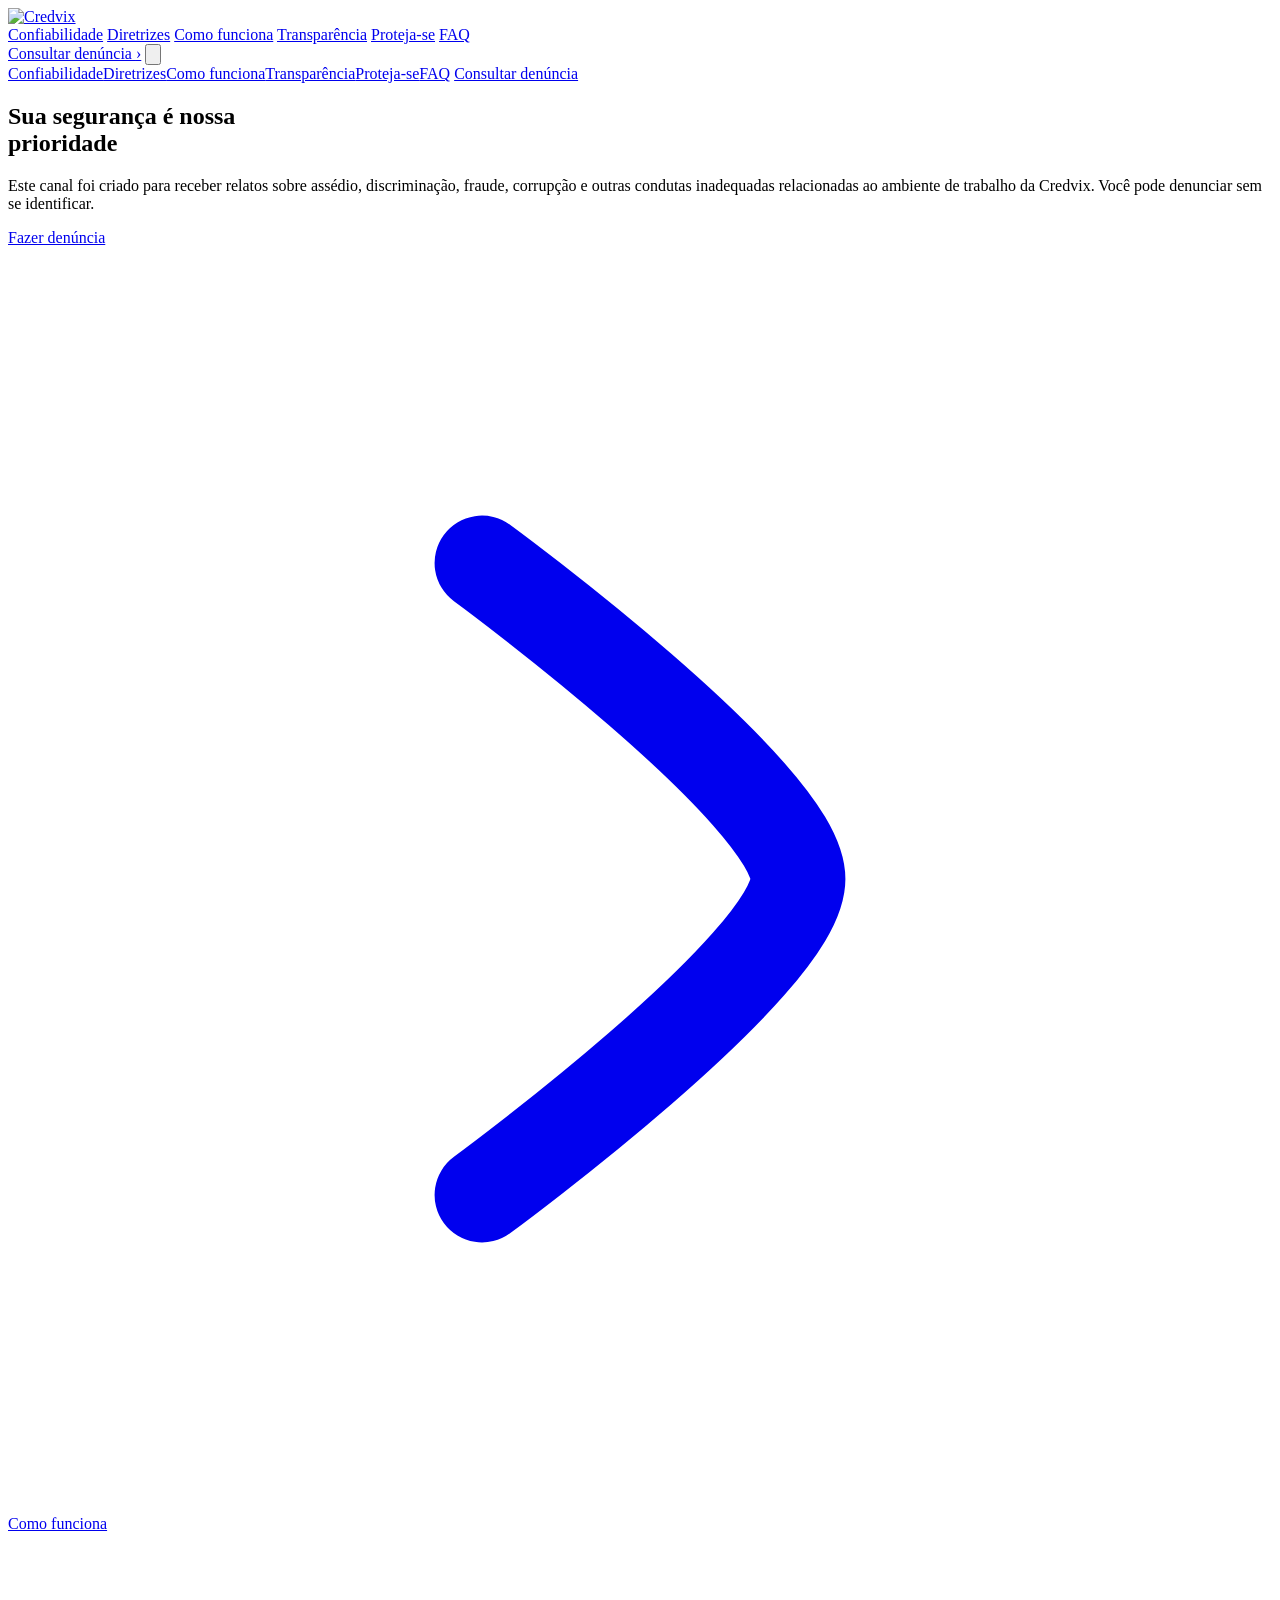
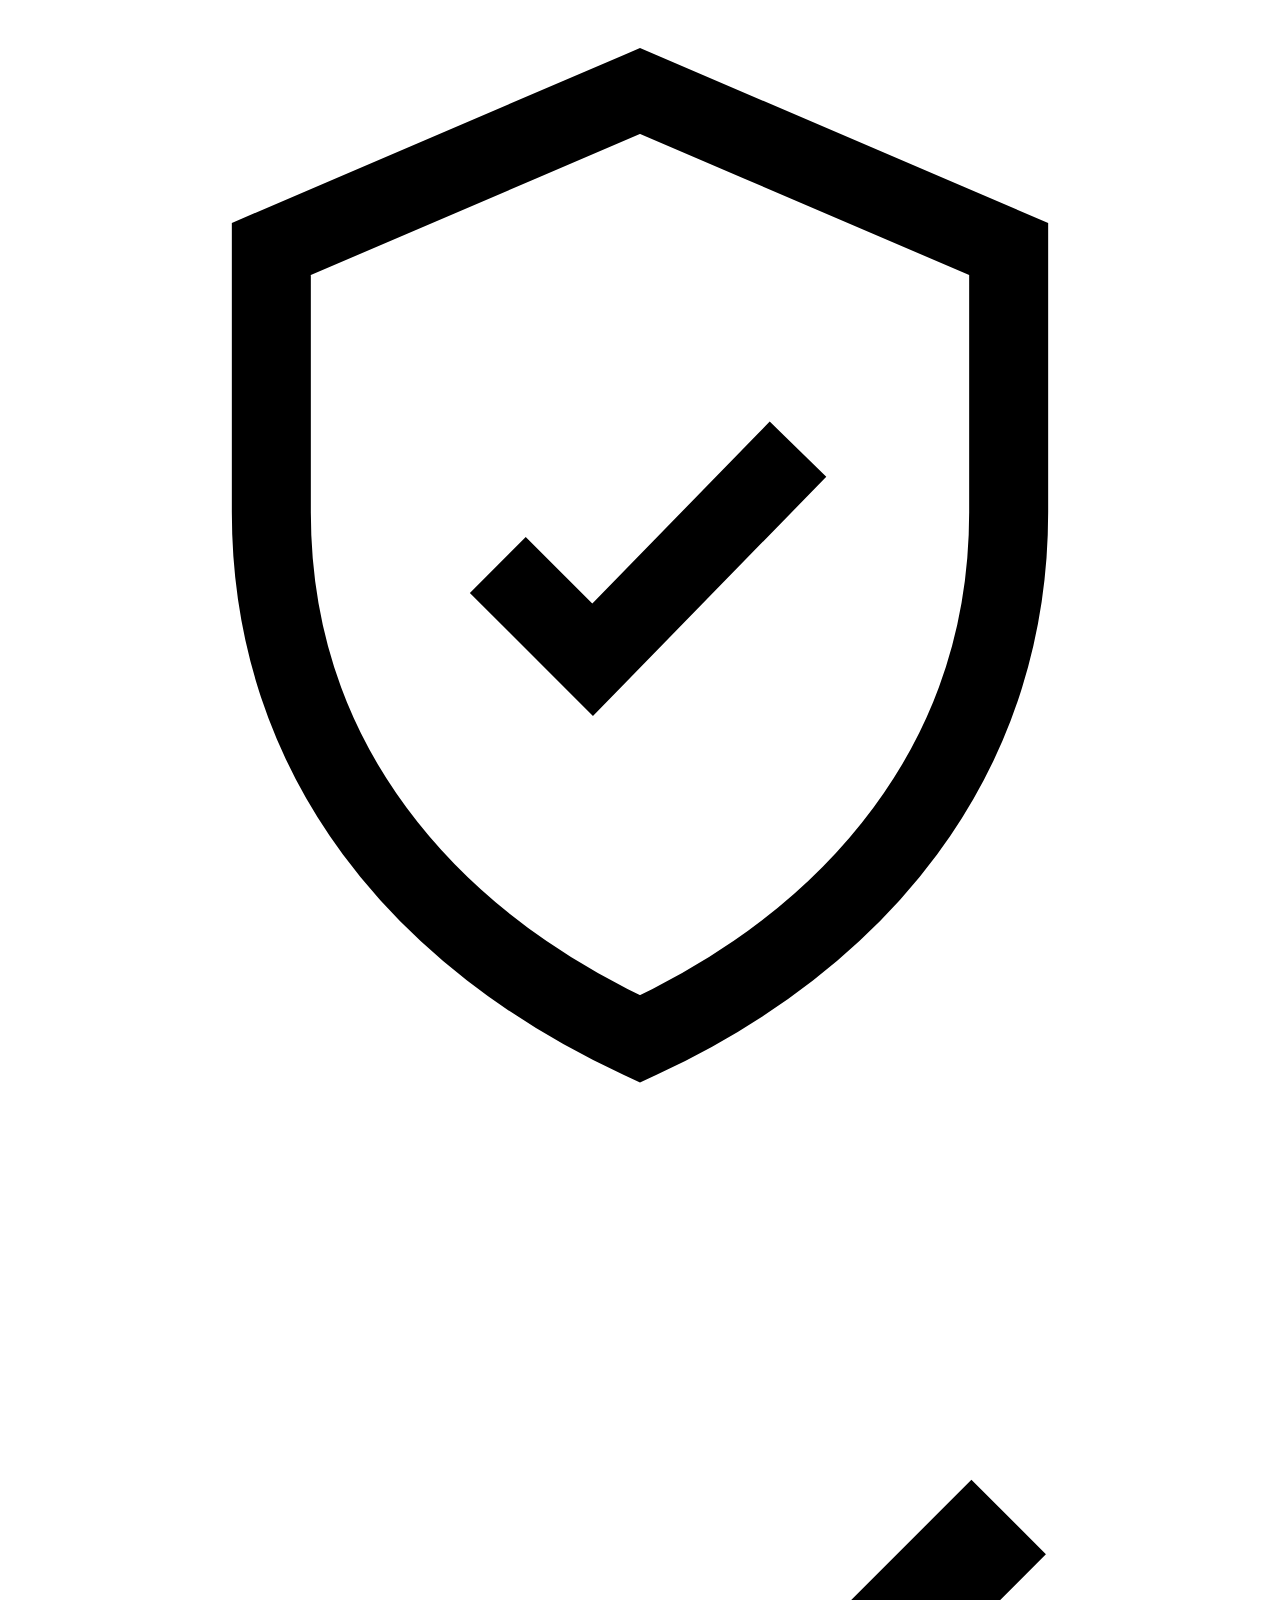
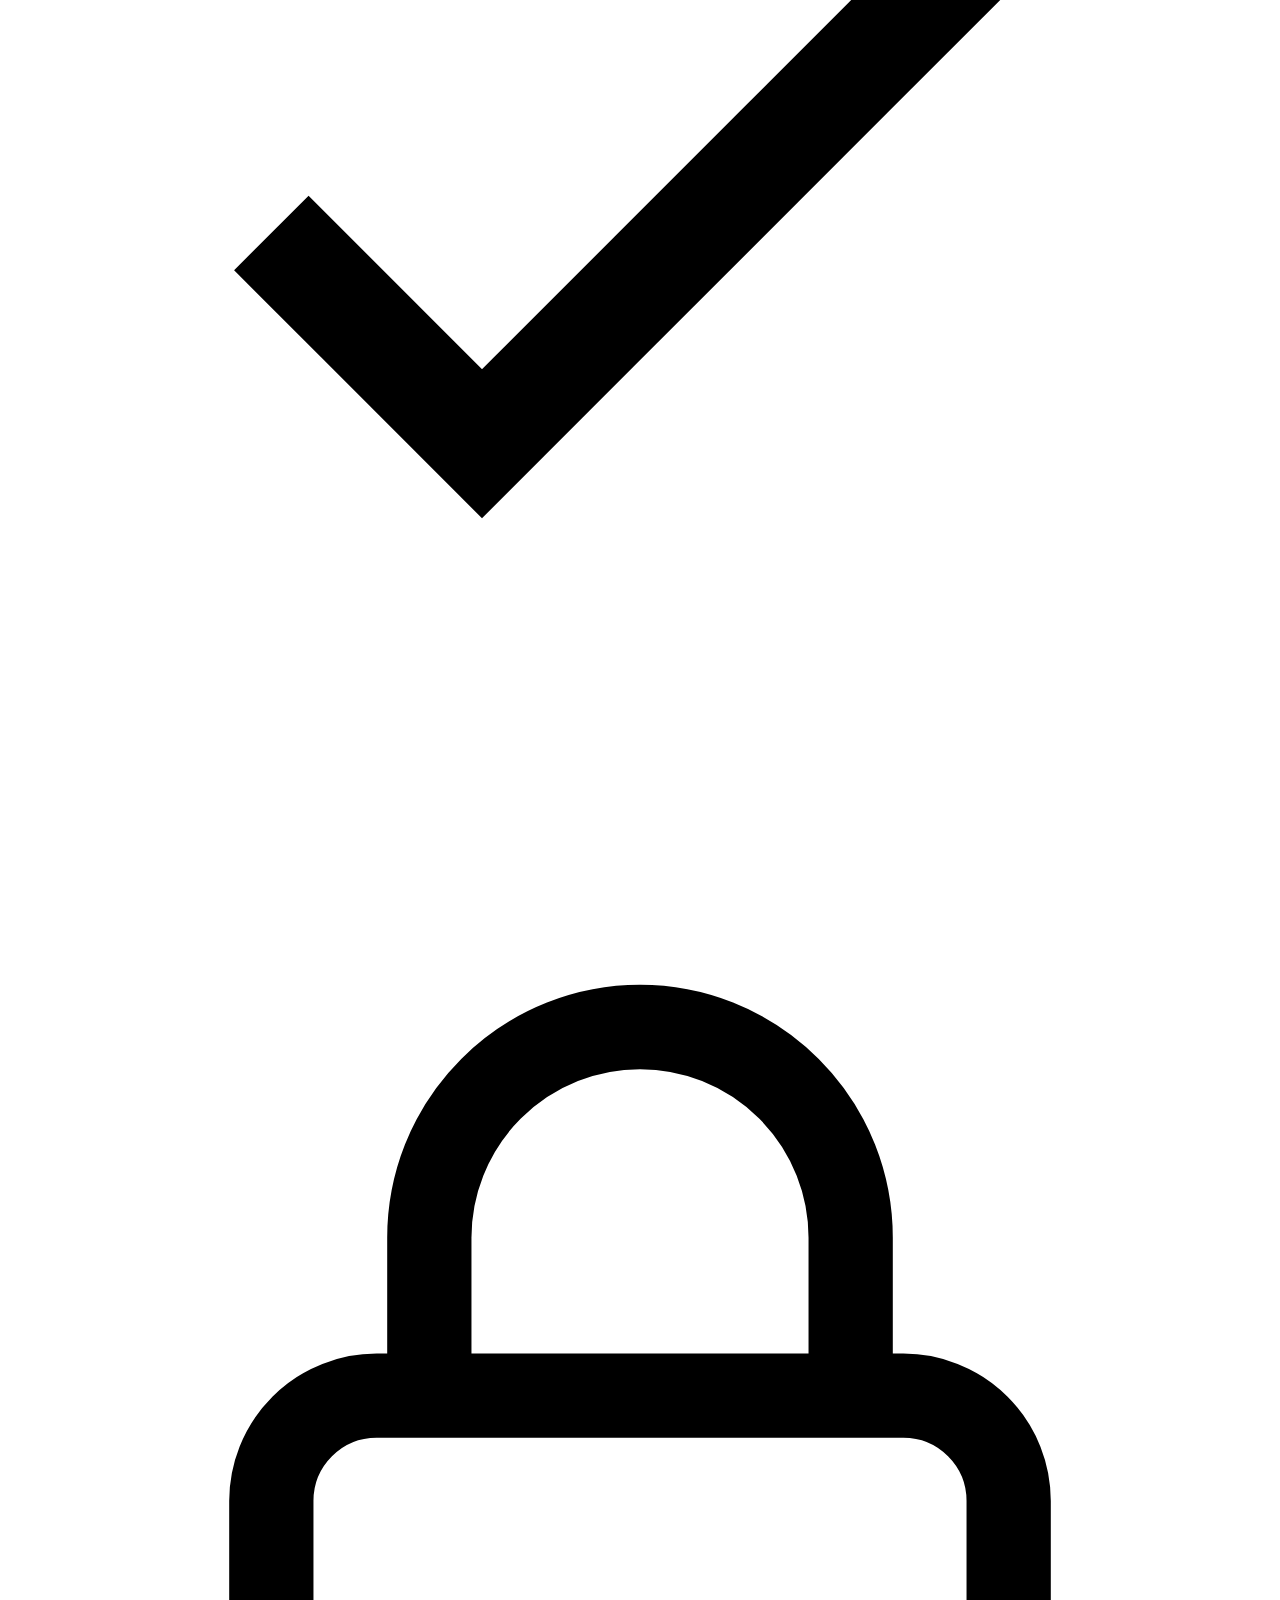
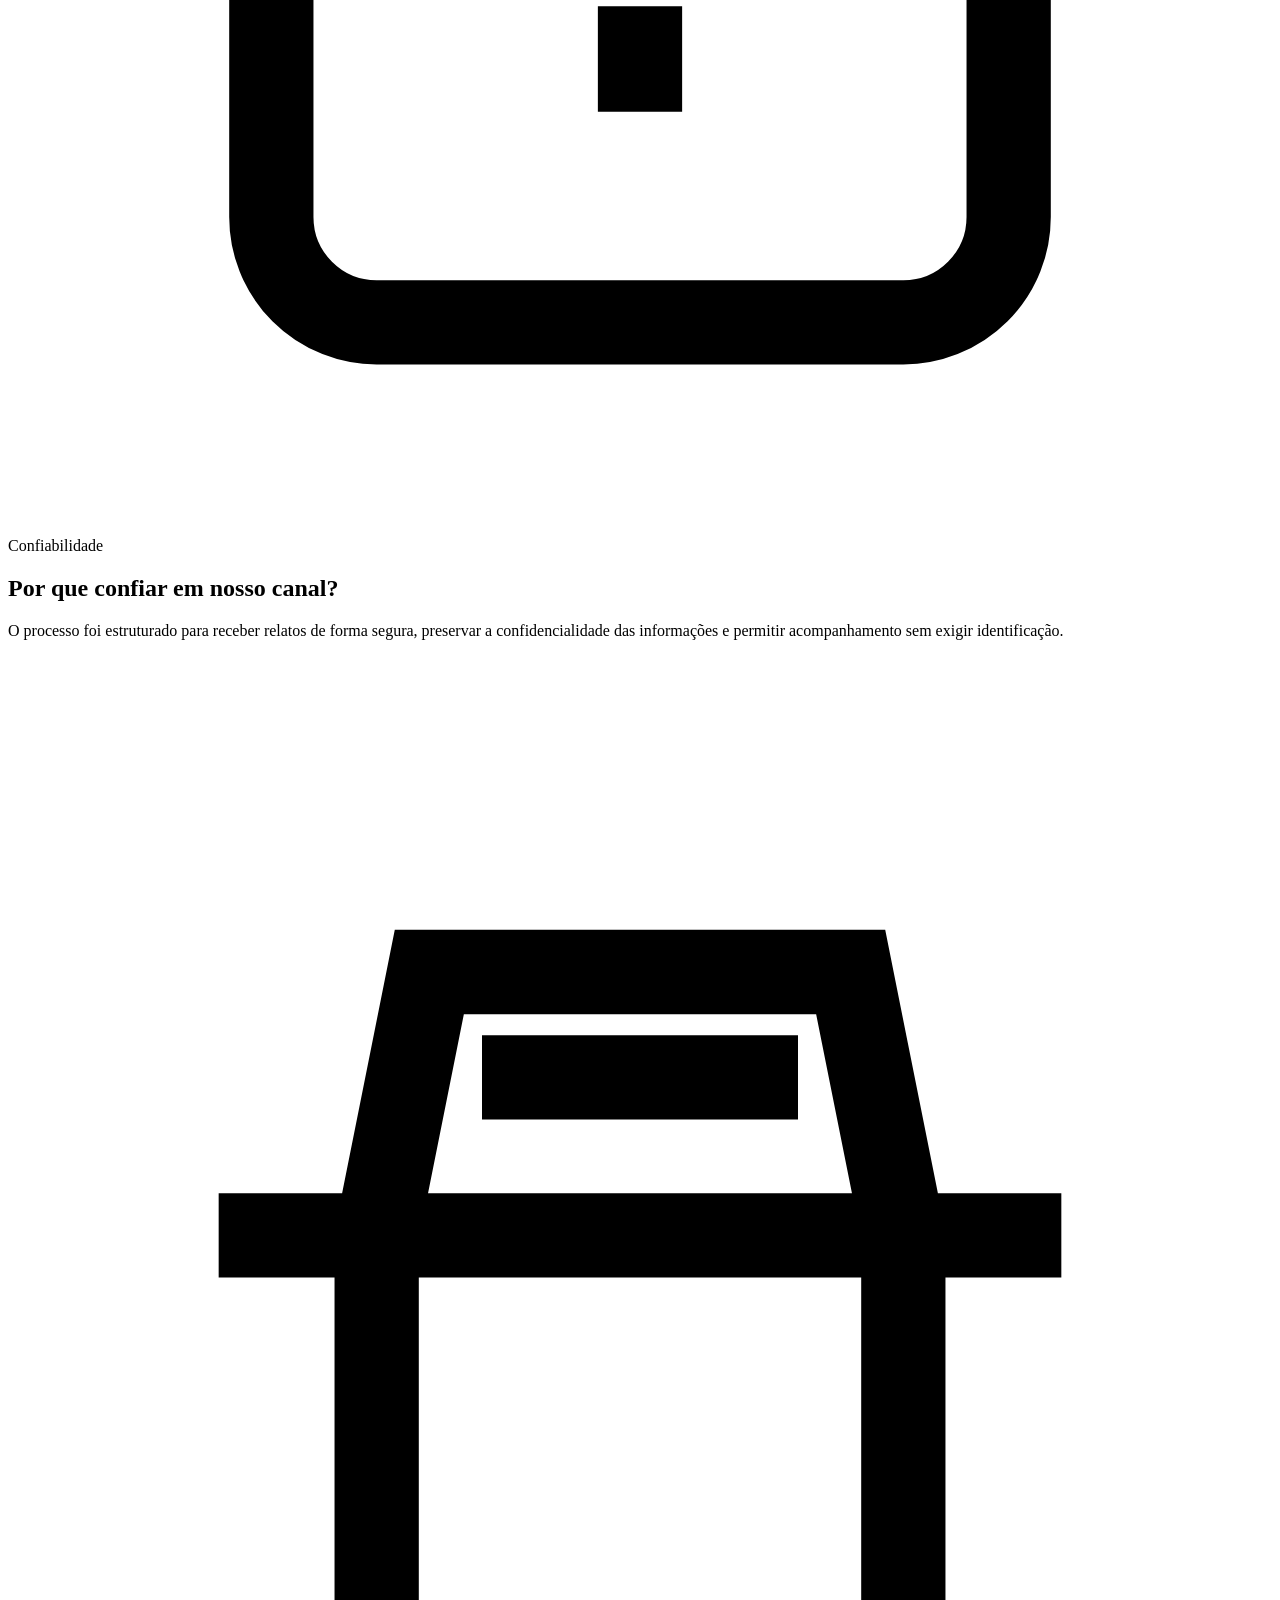
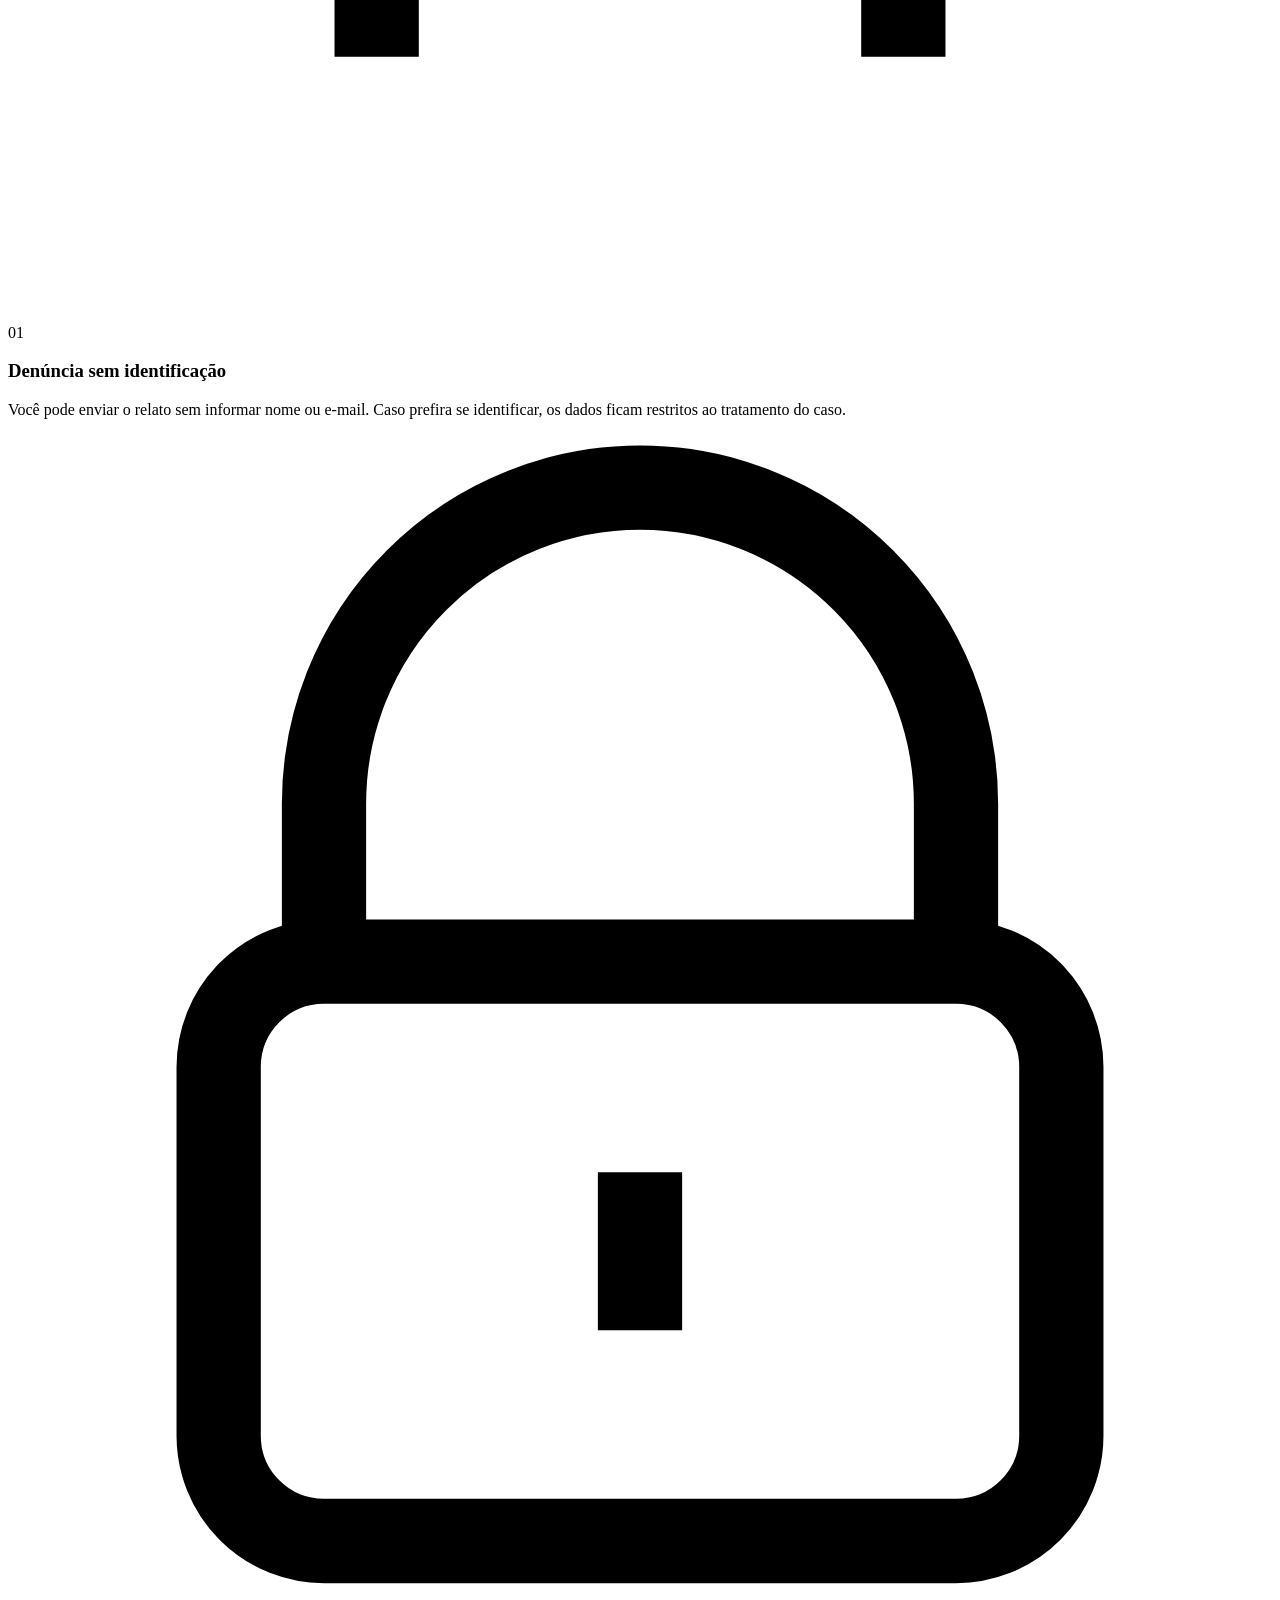
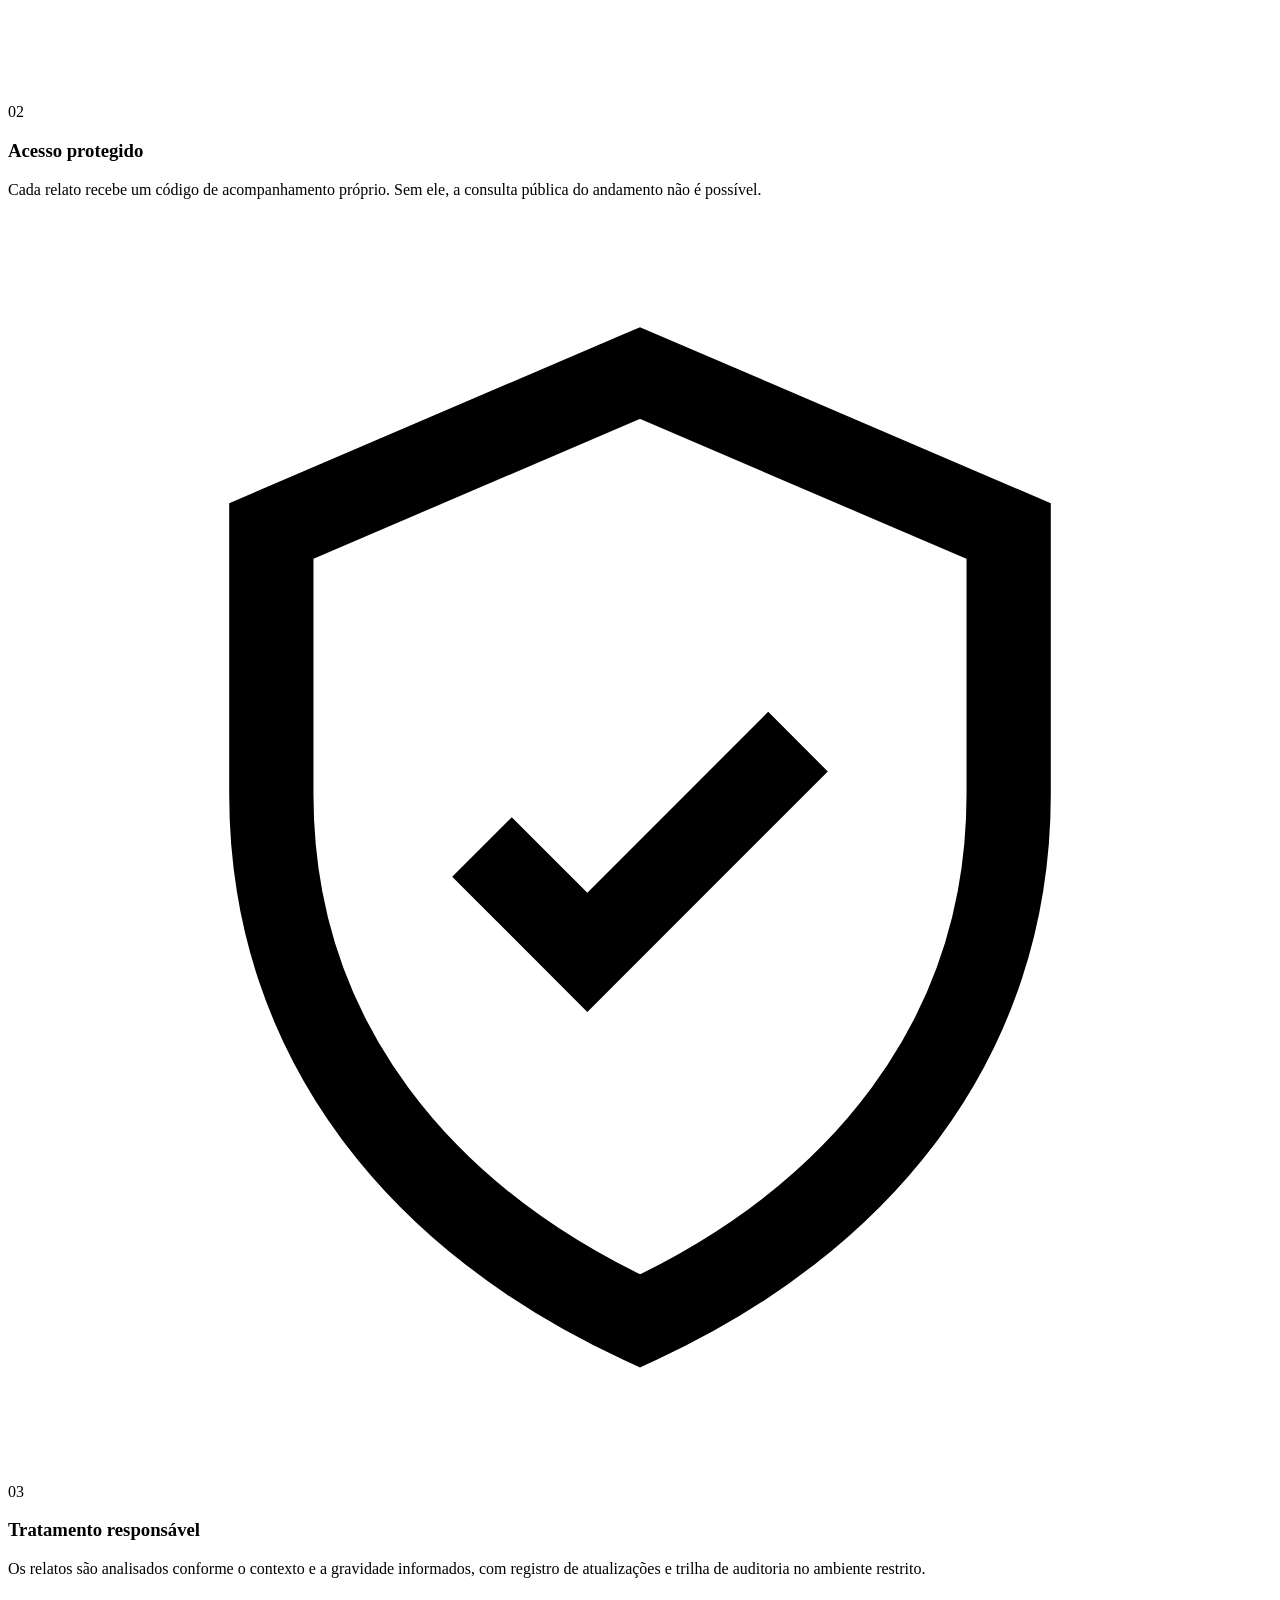
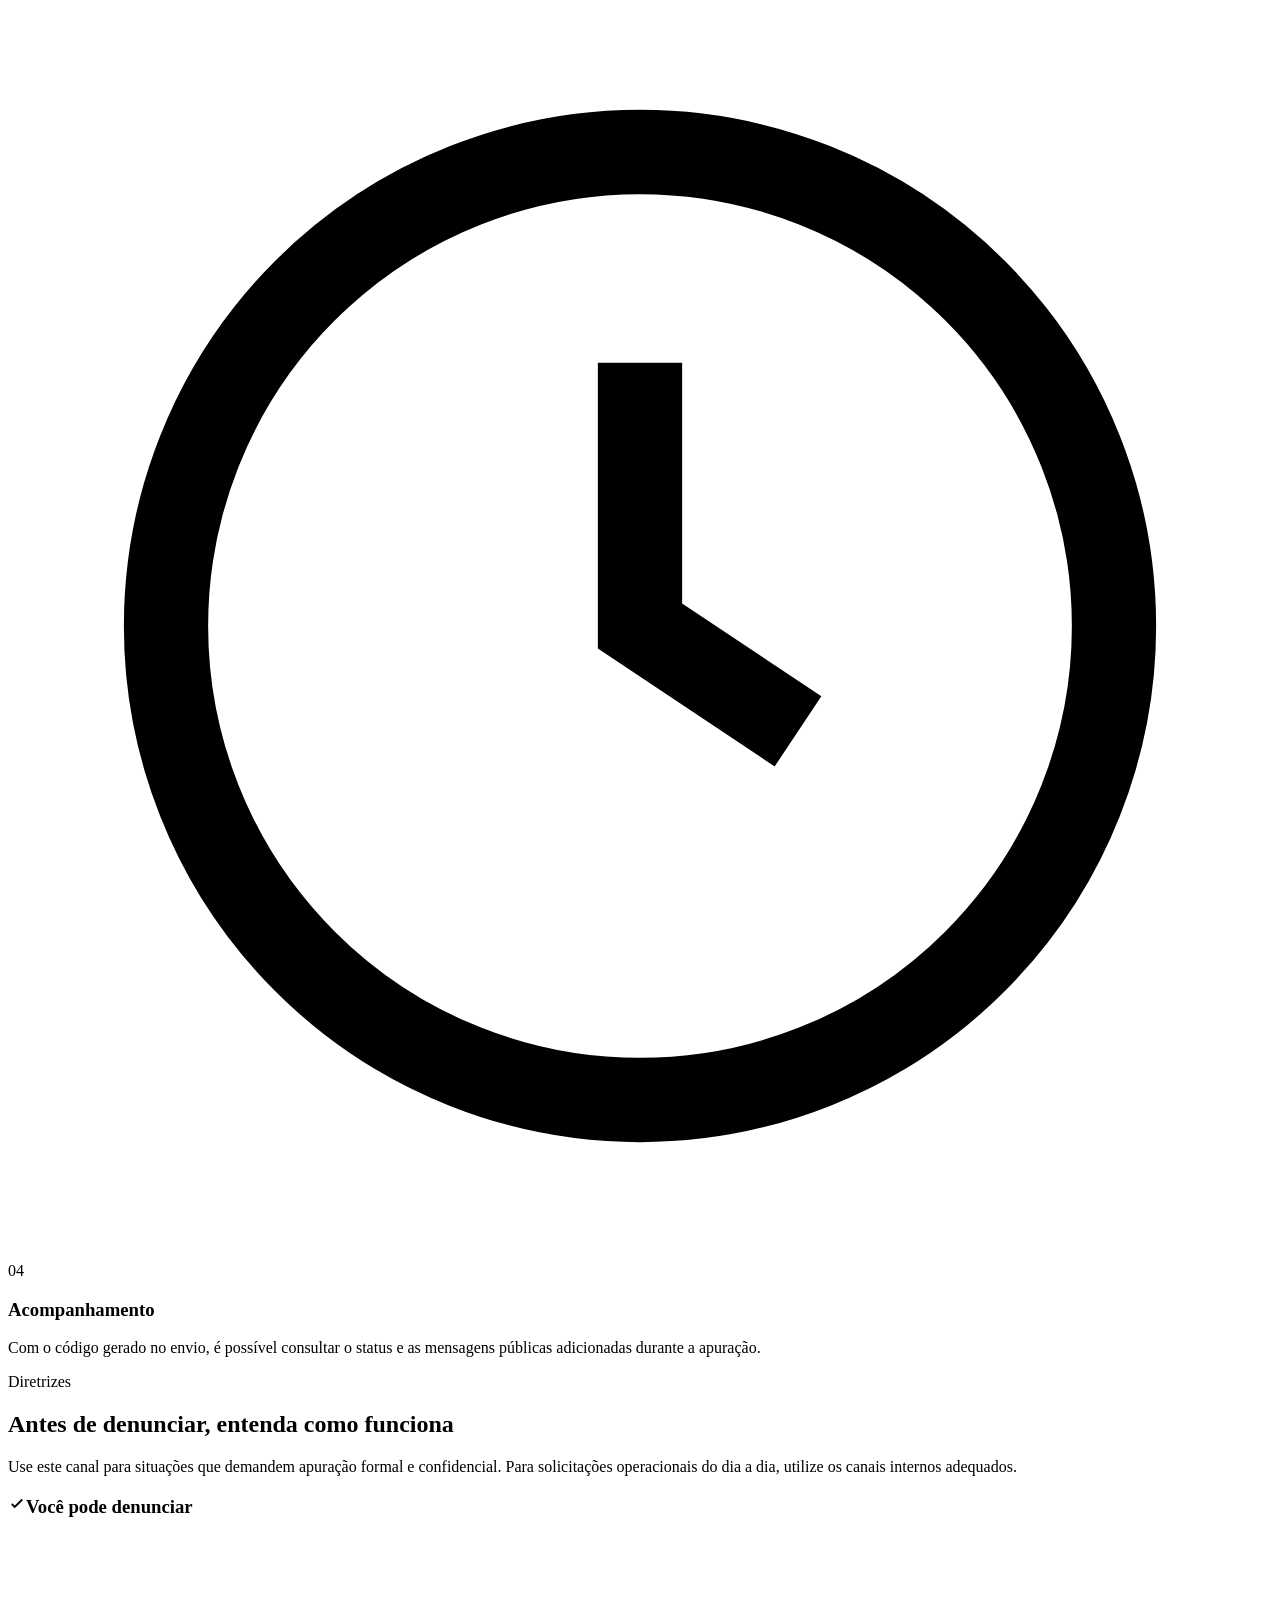
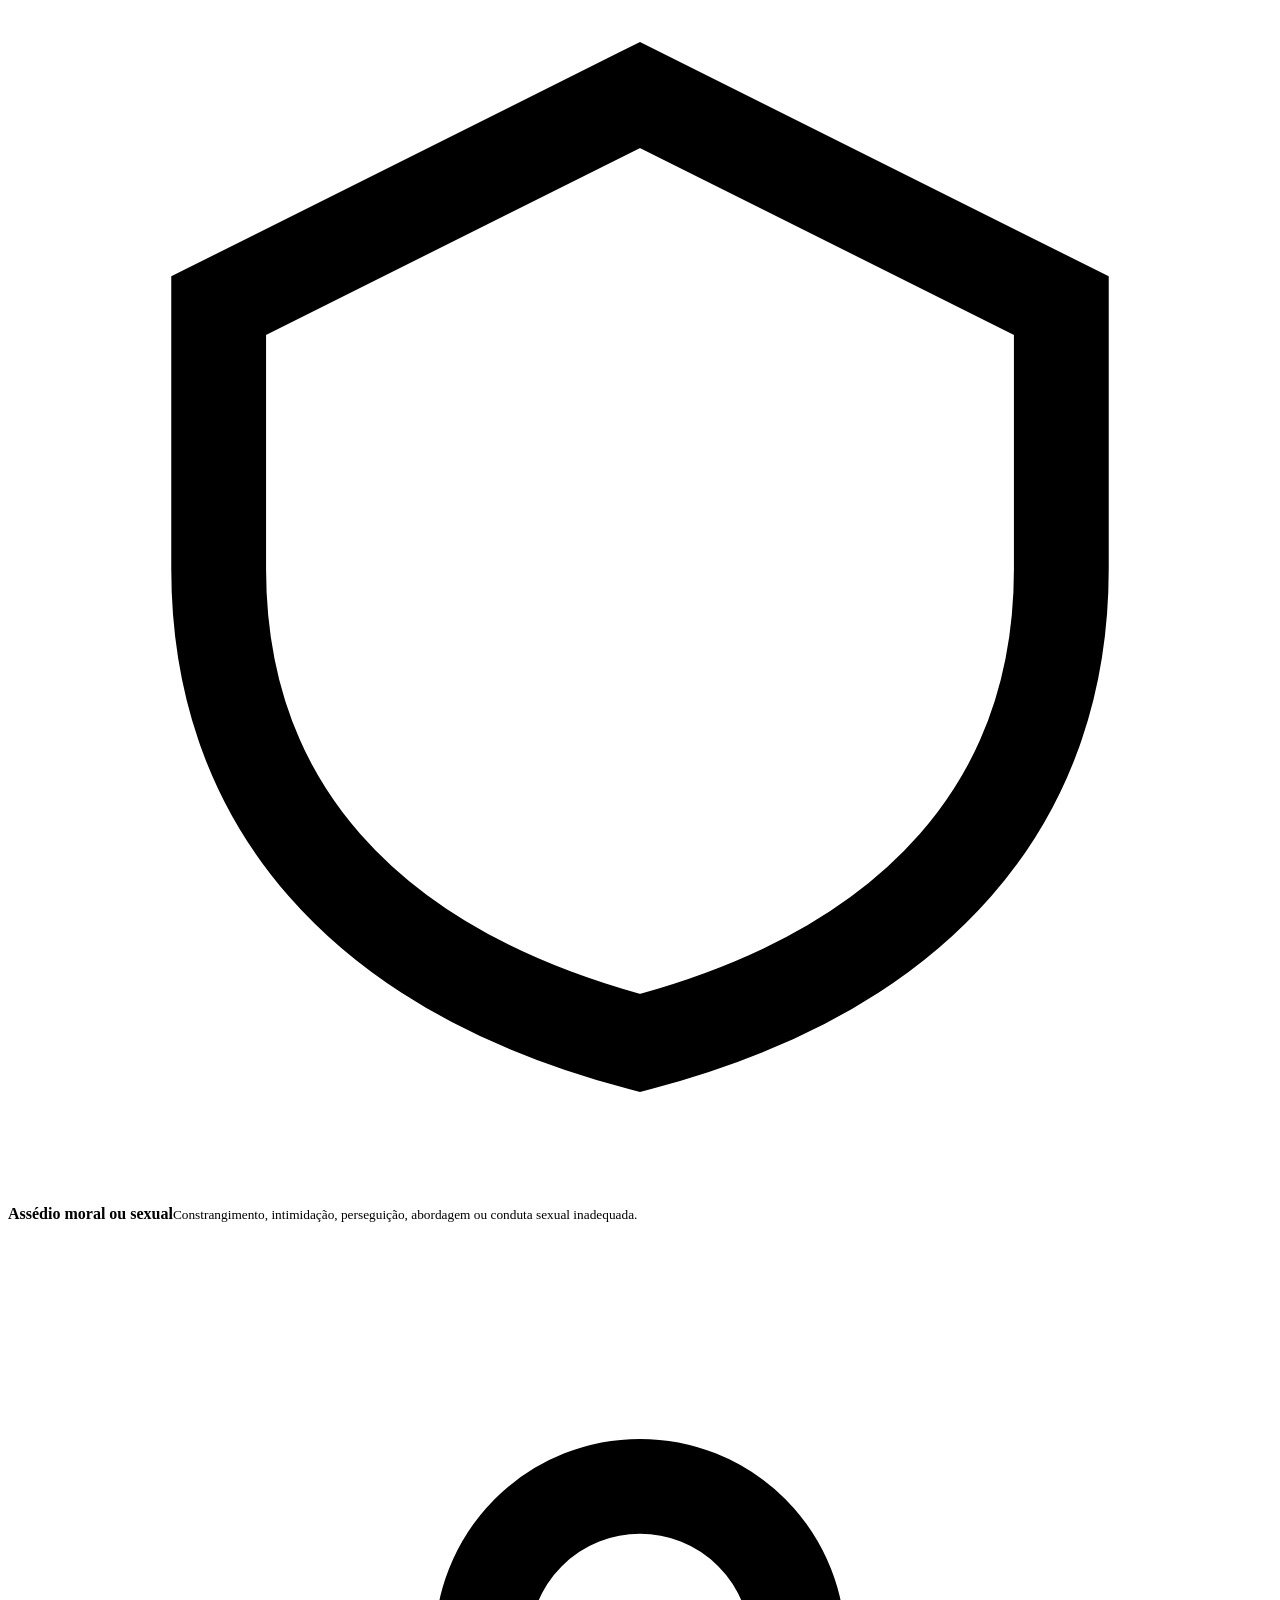
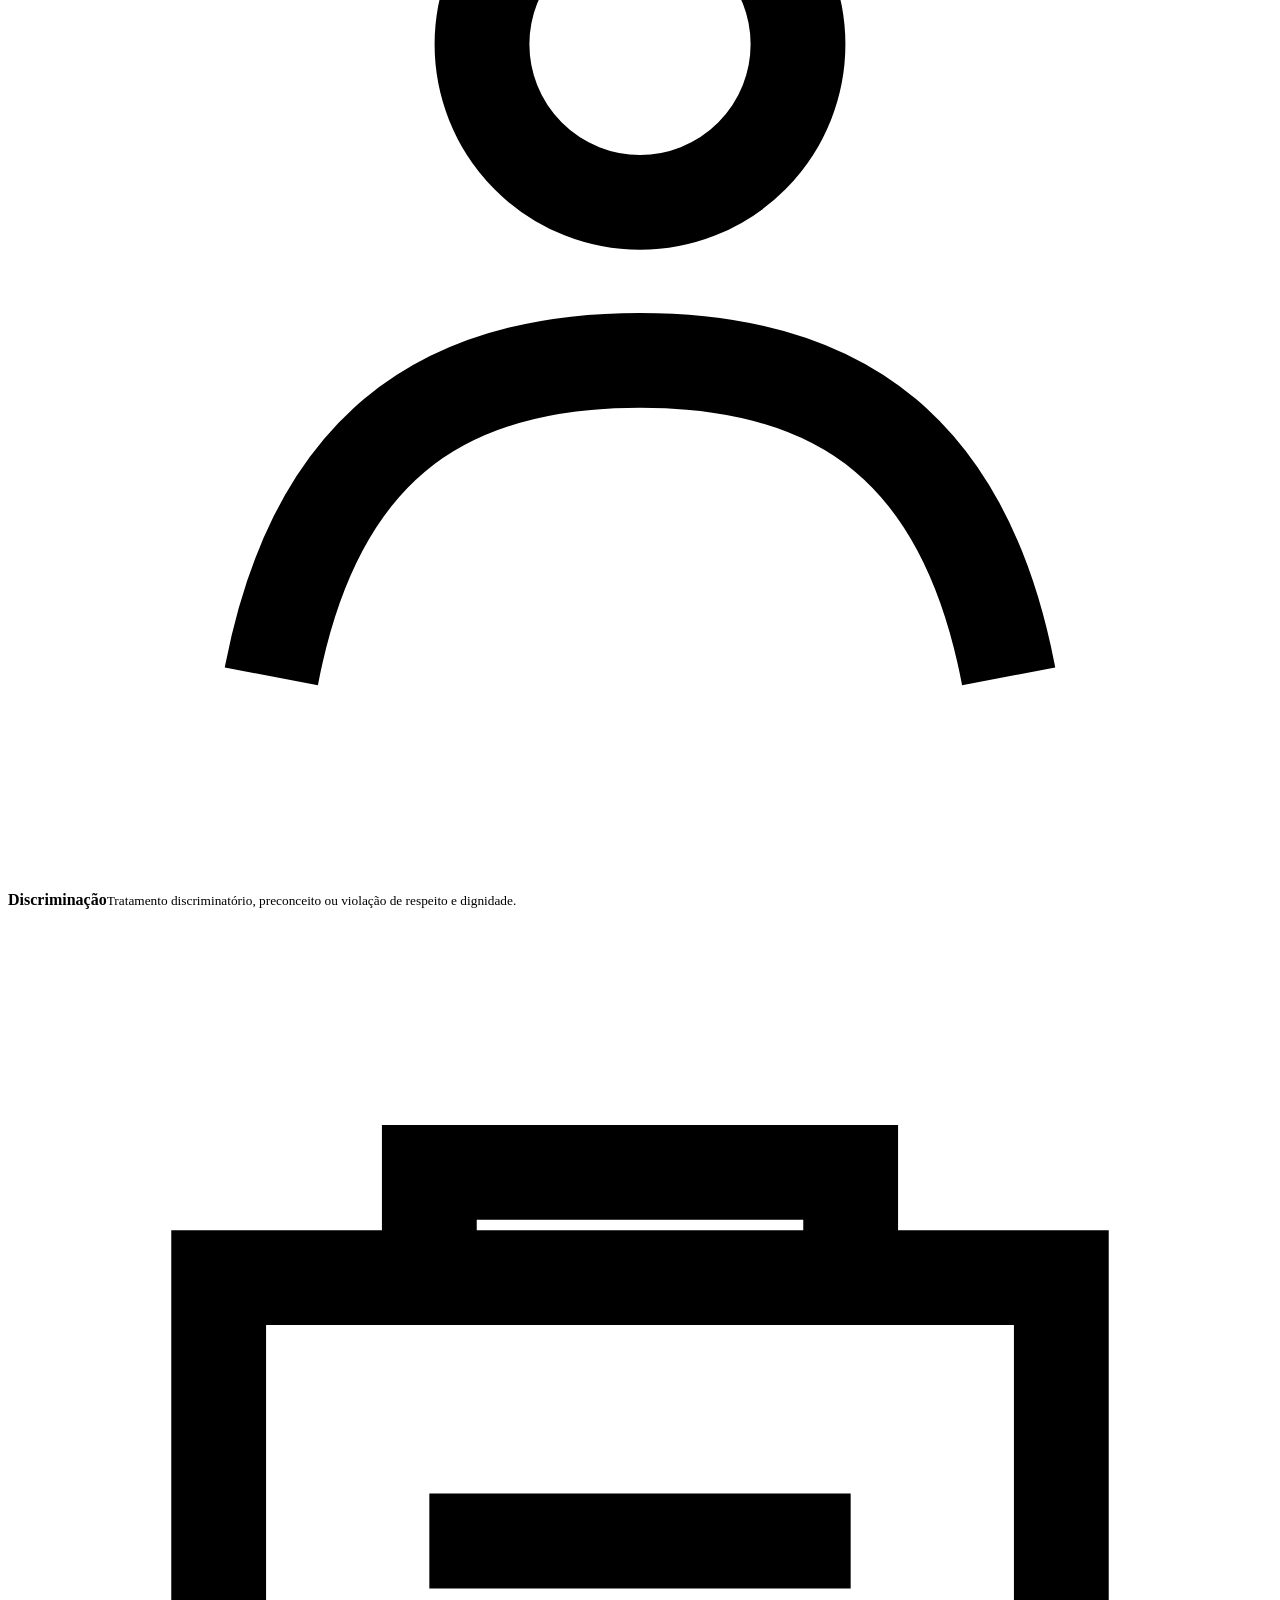
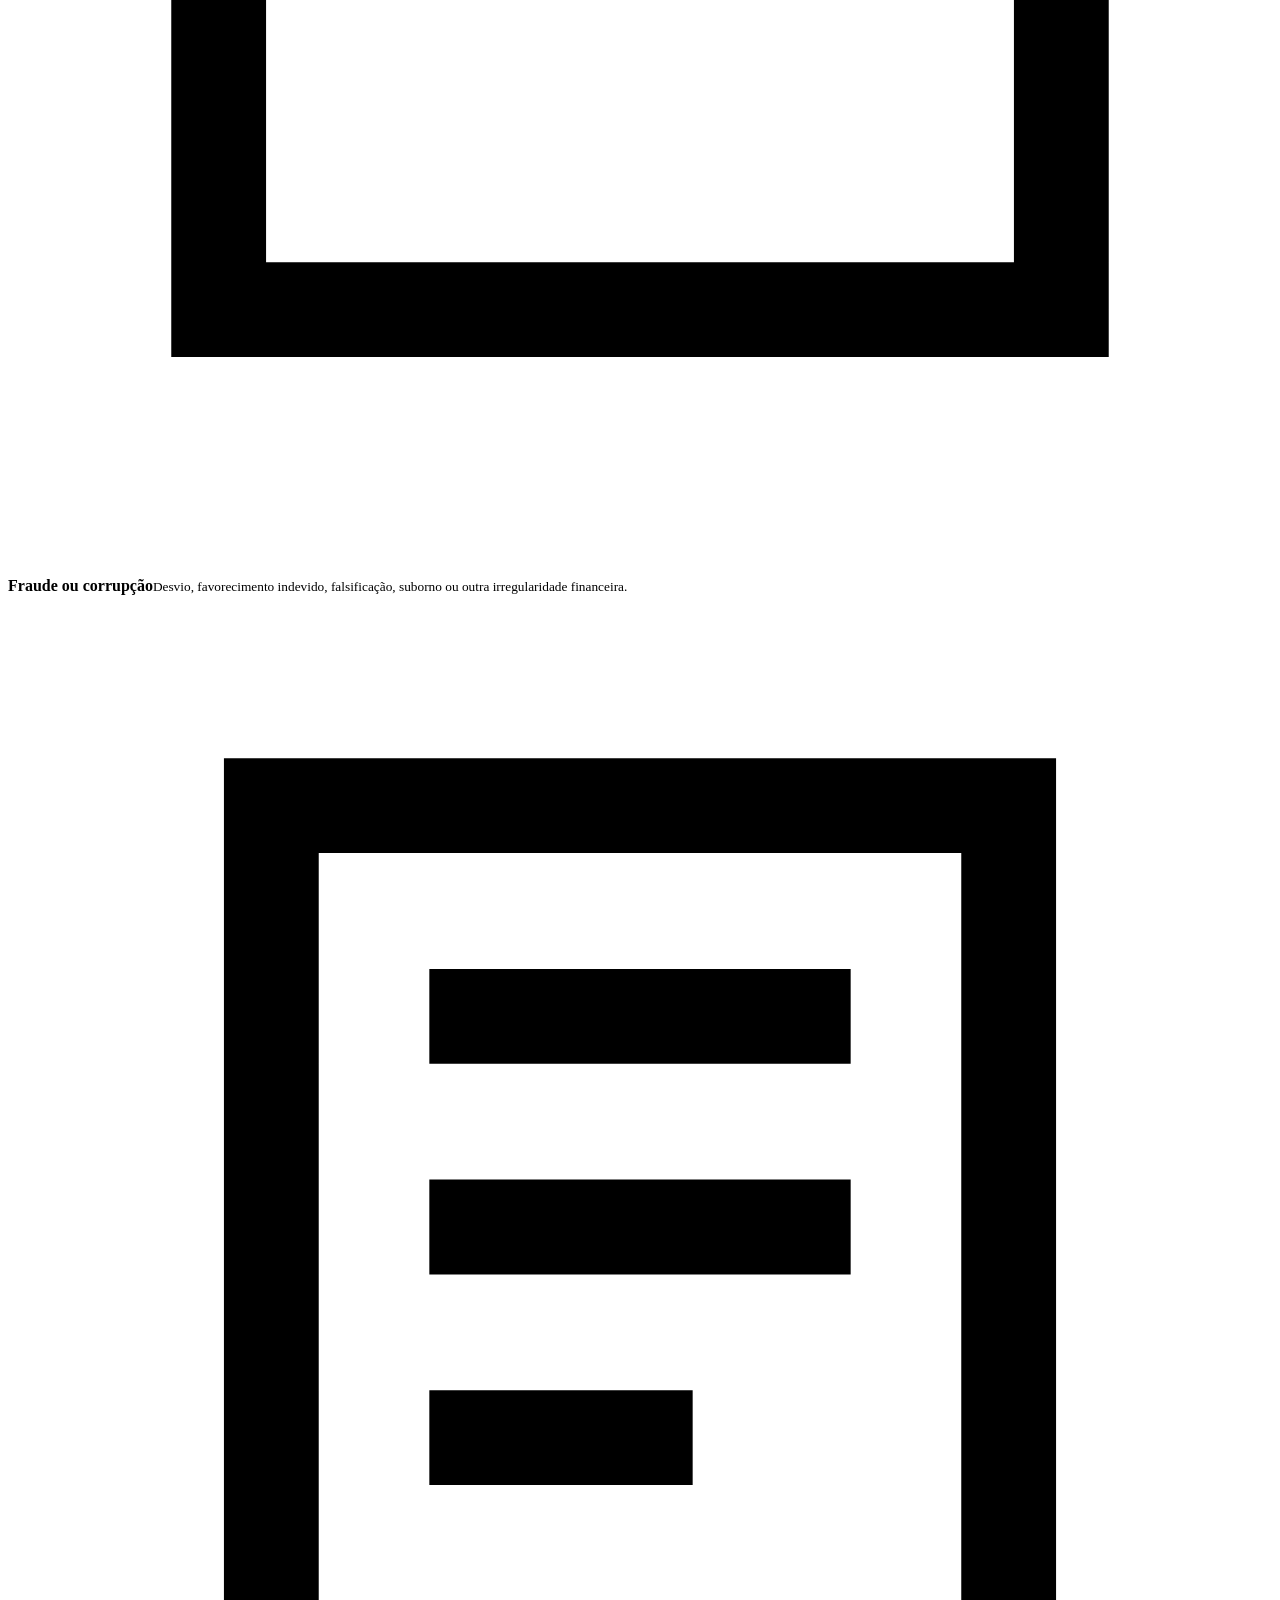
==== index.html @ dd6a6c03 "feat: adiciona landing page do canal" ====
<!doctype html>
<html lang="pt-BR">
<head>
  <meta charset="utf-8">
  <meta name="viewport" content="width=device-width, initial-scale=1">
  <meta name="theme-color" content="#fffaf7">
  <meta name="description" content="Canal de Denúncias da Credvix para relatos seguros e confidenciais.">
  <title>Credvix — Canal de Denúncias</title>
  <link rel="stylesheet" href="assets/styles.css">
</head>
<body>
  <header class="site-header">
    <div class="container header-inner">
      <a class="brand" href="./" aria-label="Página inicial do Canal de Denúncias Credvix"><img src="assets/logo-credvix.webp" alt="Credvix"></a>
      <nav class="desktop-nav" aria-label="Navegação principal">
        <a href="#confiabilidade">Confiabilidade</a>
        <a href="#regras">Diretrizes</a>
        <a href="#como-funciona">Como funciona</a>
        <a href="#transparencia">Transparência</a>
        <a href="#proteja-se">Proteja-se</a>
        <a href="#faq">FAQ</a>
      </nav>
      <div class="header-actions">
        <a class="btn btn-secondary" href="consultar.html">Consultar denúncia <span aria-hidden="true">›</span></a>
        <button class="menu-toggle" type="button" aria-label="Abrir menu" aria-expanded="false">
          <svg viewBox="0 0 24 24" fill="none" stroke="currentColor" stroke-width="2" stroke-linecap="round"><path d="M4 5h16M4 12h16M4 19h16"/></svg>
        </button>
      </div>
    </div>
  </header>

  <div class="mobile-panel" aria-label="Menu móvel">
    <a href="#confiabilidade">Confiabilidade</a><a href="#regras">Diretrizes</a><a href="#como-funciona">Como funciona</a><a href="#transparencia">Transparência</a><a href="#proteja-se">Proteja-se</a><a href="#faq">FAQ</a>
    <a class="btn btn-primary" href="consultar.html">Consultar denúncia</a>
  </div>

  <main>
    <div class="hero-wrap">
      <section class="hero">
        <div class="container hero-grid">
          <div class="hero-copy">
            <h1>Sua segurança é nossa<br><span class="accent-word">prioridade</span></h1>
            <p>Este canal foi criado para receber relatos sobre assédio, discriminação, fraude, corrupção e outras condutas inadequadas relacionadas ao ambiente de trabalho da Credvix. Você pode denunciar sem se identificar.</p>
            <div class="hero-actions">
              <a class="btn btn-primary btn-lg" href="formulario.html">Fazer denúncia
                <svg viewBox="0 0 24 24" fill="none" stroke="currentColor" stroke-width="1.8" stroke-linecap="round" stroke-linejoin="round"><path d="M9 6s6 4.4 6 6-6 6-6 6"/></svg>
              </a>
              <a class="btn btn-outline btn-lg" href="#como-funciona">Como funciona</a>
            </div>
          </div>
          <div class="hero-visual" aria-hidden="true">
            <div class="hero-card">
              <div class="blob"></div>
              <div class="illustration-window">
                <div class="illustration-top"><span class="dot"></span><span class="dot"></span><span class="dot"></span></div>
                <div class="illustration-main">
                  <div class="shield-badge"><svg viewBox="0 0 24 24" fill="none" stroke="currentColor" stroke-width="1.5"><path d="M12 3 5 6v5c0 4.7 2.9 8.1 7 10 4.1-1.9 7-5.3 7-10V6l-7-3Z"/><path d="m9.3 12 1.8 1.8 3.9-4"/></svg></div>
                  <div><div class="fake-line wide"></div><div class="fake-line mid"></div><div class="fake-line short"></div></div>
                </div>
              </div>
              <div class="illustration-check"><svg viewBox="0 0 24 24" fill="none" stroke="currentColor" stroke-width="2"><path d="m5 12 4 4L19 6"/></svg></div>
              <div class="illustration-lock"><svg viewBox="0 0 24 24" fill="none" stroke="currentColor" stroke-width="1.6"><rect x="5" y="10" width="14" height="10" rx="2"/><path d="M8 10V7a4 4 0 0 1 8 0v3M12 14v2"/></svg></div>
            </div>
          </div>
        </div>
      </section>
    </div>

    <section class="section" id="confiabilidade">
      <div class="container trust-grid">
        <div class="split-heading"><span class="eyebrow">Confiabilidade</span><h2>Por que confiar em nosso canal?</h2><p>O processo foi estruturado para receber relatos de forma segura, preservar a confidencialidade das informações e permitir acompanhamento sem exigir identificação.</p></div>
        <div class="trust-list">
          <article class="trust-card"><div class="card-head"><span class="icon-ring"><svg viewBox="0 0 24 24" fill="none" stroke="currentColor" stroke-width="1.6"><path d="M4 11h16M7 11l1-5h8l1 5M7 11v8m10-8v8M9 8h6"/></svg></span><span class="card-number">01</span></div><h3>Denúncia sem identificação</h3><p>Você pode enviar o relato sem informar nome ou e-mail. Caso prefira se identificar, os dados ficam restritos ao tratamento do caso.</p></article>
          <article class="trust-card"><div class="card-head"><span class="icon-ring"><svg viewBox="0 0 24 24" fill="none" stroke="currentColor" stroke-width="1.6"><path d="M6 10V7a6 6 0 0 1 12 0v3"/><rect x="4" y="10" width="16" height="11" rx="2"/><path d="M12 14v3"/></svg></span><span class="card-number">02</span></div><h3>Acesso protegido</h3><p>Cada relato recebe um código de acompanhamento próprio. Sem ele, a consulta pública do andamento não é possível.</p></article>
          <article class="trust-card"><div class="card-head"><span class="icon-ring"><svg viewBox="0 0 24 24" fill="none" stroke="currentColor" stroke-width="1.6"><path d="M12 3 5 6v5c0 4.7 2.9 8.1 7 10 4.1-1.9 7-5.3 7-10V6l-7-3Z"/><path d="m9 12 2 2 4-4"/></svg></span><span class="card-number">03</span></div><h3>Tratamento responsável</h3><p>Os relatos são analisados conforme o contexto e a gravidade informados, com registro de atualizações e trilha de auditoria no ambiente restrito.</p></article>
          <article class="trust-card"><div class="card-head"><span class="icon-ring"><svg viewBox="0 0 24 24" fill="none" stroke="currentColor" stroke-width="1.6"><circle cx="12" cy="12" r="9"/><path d="M12 7v5l3 2"/></svg></span><span class="card-number">04</span></div><h3>Acompanhamento</h3><p>Com o código gerado no envio, é possível consultar o status e as mensagens públicas adicionadas durante a apuração.</p></article>
        </div>
      </div>
    </section>

    <section class="section" id="regras">
      <div class="container">
        <div class="section-heading"><span class="eyebrow">Diretrizes</span><h2>Antes de <span style="color:var(--primary)">denunciar</span>, entenda como funciona</h2><p>Use este canal para situações que demandem apuração formal e confidencial. Para solicitações operacionais do dia a dia, utilize os canais internos adequados.</p></div>
        <div class="guideline-stack">
          <article class="guideline-card good">
            <h3><span><svg width="18" height="18" viewBox="0 0 24 24" fill="none" stroke="currentColor" stroke-width="2.5"><path d="m5 12 4 4L19 6"/></svg></span>Você pode denunciar</h3>
            <div class="guideline-items">
              <div class="guideline-item"><svg viewBox="0 0 24 24" fill="none" stroke="currentColor" stroke-width="1.8"><path d="M12 3 4 7v5c0 4.4 2.7 7.6 8 9 5.3-1.4 8-4.6 8-9V7l-8-4Z"/></svg><div><strong>Assédio moral ou sexual</strong><small>Constrangimento, intimidação, perseguição, abordagem ou conduta sexual inadequada.</small></div></div>
              <div class="guideline-item"><svg viewBox="0 0 24 24" fill="none" stroke="currentColor" stroke-width="1.8"><circle cx="12" cy="8" r="3"/><path d="M5 20c.8-4.2 3.1-6 7-6s6.2 1.8 7 6"/></svg><div><strong>Discriminação</strong><small>Tratamento discriminatório, preconceito ou violação de respeito e dignidade.</small></div></div>
              <div class="guideline-item"><svg viewBox="0 0 24 24" fill="none" stroke="currentColor" stroke-width="1.8"><path d="M4 7h16v12H4zM8 7V5h8v2M8 12h8"/></svg><div><strong>Fraude ou corrupção</strong><small>Desvio, favorecimento indevido, falsificação, suborno ou outra irregularidade financeira.</small></div></div>
              <div class="guideline-item"><svg viewBox="0 0 24 24" fill="none" stroke="currentColor" stroke-width="1.8"><path d="M5 4h14v16H5zM8 8h8M8 12h8M8 16h5"/></svg><div><strong>Outras condutas inadequadas</strong><small>Uso indevido de informações ou práticas incompatíveis com normas internas e legislação aplicável.</small></div></div>
            </div>
          </article>
          <article class="guideline-card bad">
            <h3><span><svg width="18" height="18" viewBox="0 0 24 24" fill="none" stroke="currentColor" stroke-width="2.5"><path d="m7 7 10 10M17 7 7 17"/></svg></span>Este canal não substitui</h3>
            <div class="guideline-items">
              <div class="guideline-item"><svg viewBox="0 0 24 24" fill="none" stroke="currentColor" stroke-width="1.8"><path d="M5 6h14v12H5zM8 10h8M8 14h5"/></svg><div><strong>Solicitações administrativas</strong><small>Compras, manutenção, TI, financeiro e demandas rotineiras devem seguir os fluxos internos.</small></div></div>
              <div class="guideline-item"><svg viewBox="0 0 24 24" fill="none" stroke="currentColor" stroke-width="1.8"><path d="M4 12h16M12 4v16"/></svg><div><strong>Emergências</strong><small>Em situação de risco imediato à integridade física, procure os serviços públicos de emergência.</small></div></div>
              <div class="guideline-item"><svg viewBox="0 0 24 24" fill="none" stroke="currentColor" stroke-width="1.8"><path d="M7 5h10M7 9h10M7 13h6M5 3h14v18H5z"/></svg><div><strong>Reclamações genéricas</strong><small>Questões de gestão sem indício de irregularidade devem ser tratadas pelos canais de liderança ou RH.</small></div></div>
              <div class="guideline-item"><svg viewBox="0 0 24 24" fill="none" stroke="currentColor" stroke-width="1.8"><path d="M12 3 5 6v5c0 4.7 2.9 8.1 7 10 4.1-1.9 7-5.3 7-10V6l-7-3Z"/><path d="M9 9l6 6m0-6-6 6"/></svg><div><strong>Relatos deliberadamente falsos</strong><small>Informações devem ser enviadas de boa-fé e com o máximo de precisão possível.</small></div></div>
            </div>
          </article>
        </div>
      </div>
    </section>

    <section class="section" id="como-funciona">
      <div class="container">
        <div class="section-heading"><span class="eyebrow">Como funciona</span><h2>Um processo simples do envio ao acompanhamento</h2><p>Você não precisa criar conta para denunciar ou consultar um relato enviado anonimamente.</p></div>
        <div class="steps">
          <article class="step-card"><div class="step-index">1</div><h3>Descreva o ocorrido</h3><p>Escolha a categoria, informe quando e onde aconteceu, pessoas envolvidas e descreva os fatos com objetividade.</p></article>
          <article class="step-card"><div class="step-index">2</div><h3>Escolha como se identificar</h3><p>Envie de forma anônima ou, se preferir, informe nome e e-mail para facilitar eventual contato durante a apuração.</p></article>
          <article class="step-card"><div class="step-index">3</div><h3>Guarde seu código</h3><p>Após o envio, você recebe um código único de acompanhamento. Ele será necessário para consultar o andamento do caso.</p></article>
        </div>
      </div>
    </section>

    <section class="section" id="transparencia">
      <div class="container">
        <div class="section-heading"><span class="eyebrow">Transparência</span><h2>O que acontece depois de enviar</h2><p>O status do relato evolui conforme a análise e pode receber mensagens públicas para acompanhamento.</p></div>
        <div class="timeline-card"><div class="timeline">
          <div class="timeline-step"><div class="timeline-dot"></div><h3>Recebido</h3><p>O relato é registrado e recebe protocolo.</p></div>
          <div class="timeline-step"><div class="timeline-dot"></div><h3>Triagem</h3><p>As informações são verificadas e contextualizadas.</p></div>
          <div class="timeline-step"><div class="timeline-dot"></div><h3>Em análise</h3><p>O caso é tratado pela área responsável.</p></div>
          <div class="timeline-step"><div class="timeline-dot"></div><h3>Encerrado</h3><p>O tratamento é concluído e o status atualizado.</p></div>
        </div></div>
      </div>
    </section>

    <section class="section" id="proteja-se">
      <div class="container">
        <div class="section-heading"><span class="eyebrow">Orientação</span><h2>Enquanto isso, proteja-se</h2><p>Você não precisa aguardar o andamento do relato para adotar medidas que preservem sua segurança e as evidências do ocorrido.</p></div>
        <div class="safety-grid">
          <article class="safety-card"><div class="safety-icon"><svg viewBox="0 0 24 24" fill="none" stroke="currentColor" stroke-width="1.7"><path d="M5 4h14v16H5zM8 8h8M8 12h8M8 16h5"/></svg></div><h3>Preserve evidências</h3><p>Guarde mensagens, documentos, datas e demais elementos que possam ajudar na análise do caso.</p></article>
          <article class="safety-card"><div class="safety-icon"><svg viewBox="0 0 24 24" fill="none" stroke="currentColor" stroke-width="1.7"><path d="M12 3 5 6v5c0 4.7 2.9 8.1 7 10 4.1-1.9 7-5.3 7-10V6l-7-3Z"/></svg></div><h3>Evite confronto</h3><p>Se houver risco de retaliação ou escalada de conflito, priorize sua segurança e utilize canais formais.</p></article>
          <article class="safety-card"><div class="safety-icon"><svg viewBox="0 0 24 24" fill="none" stroke="currentColor" stroke-width="1.7"><path d="M4 12h16M12 4v16"/><circle cx="12" cy="12" r="9"/></svg></div><h3>Risco imediato</h3><p>Em emergências ou risco à integridade física, procure imediatamente os serviços públicos competentes.</p></article>
        </div>
      </div>
    </section>

    <section class="section" id="faq">
      <div class="container">
        <div class="section-heading"><span class="eyebrow">FAQ</span><h2>Perguntas frequentes</h2><p>Informações essenciais sobre envio, confidencialidade e acompanhamento.</p></div>
        <div class="faq-list">
          <div class="faq-item"><button class="faq-question" aria-expanded="false">Preciso informar meu nome para denunciar?<svg viewBox="0 0 24 24" fill="none" stroke="currentColor" stroke-width="2"><path d="m6 9 6 6 6-6"/></svg></button><div class="faq-answer"><div>Não. O formulário permite denúncia anônima. Caso você opte por se identificar, nome e e-mail são solicitados apenas nessa modalidade.</div></div></div>
          <div class="faq-item"><button class="faq-question" aria-expanded="false">Como acompanho o andamento da denúncia?<svg viewBox="0 0 24 24" fill="none" stroke="currentColor" stroke-width="2"><path d="m6 9 6 6 6-6"/></svg></button><div class="faq-answer"><div>Após o envio, o sistema gera um código de acompanhamento. Guarde esse código e use a página “Consultar denúncia” para visualizar o status e as mensagens públicas do caso.</div></div></div>
          <div class="faq-item"><button class="faq-question" aria-expanded="false">O canal registra meu IP para identificar quem denunciou?<svg viewBox="0 0 24 24" fill="none" stroke="currentColor" stroke-width="2"><path d="m6 9 6 6 6-6"/></svg></button><div class="faq-answer"><div>O sistema do canal foi desenhado para não armazenar IP ou identificador de dispositivo no banco de dados do relato. Como qualquer serviço web, provedores de infraestrutura podem manter logs técnicos conforme suas próprias políticas.</div></div></div>
          <div class="faq-item"><button class="faq-question" aria-expanded="false">Posso enviar evidências ou anexos?<svg viewBox="0 0 24 24" fill="none" stroke="currentColor" stroke-width="2"><path d="m6 9 6 6 6-6"/></svg></button><div class="faq-answer"><div>Nesta primeira versão do canal, o envio é textual. Anexos e evidências serão incorporados em uma etapa posterior; por enquanto, preserve os arquivos originais caso sejam necessários durante a apuração.</div></div></div>
          <div class="faq-item"><button class="faq-question" aria-expanded="false">O que devo escrever no relato?<svg viewBox="0 0 24 24" fill="none" stroke="currentColor" stroke-width="2"><path d="m6 9 6 6 6-6"/></svg></button><div class="faq-answer"><div>Informe os fatos com objetividade: o que aconteceu, quando e onde ocorreu, quem estava envolvido e qualquer contexto que ajude a entender a situação.</div></div></div>
        </div>
      </div>
    </section>
  </main>

  <footer class="footer"><div class="container footer-inner"><img src="assets/logo-credvix.webp" alt="Credvix"><small>Canal de Denúncias Credvix<br>Ambiente destinado ao registro e acompanhamento de relatos.</small></div></footer>

  <div class="sticky-cta"><a class="btn btn-primary btn-lg" href="formulario.html">Fazer denúncia <span aria-hidden="true">›</span></a></div>
  <script src="assets/app.js"></script>
</body>
</html>
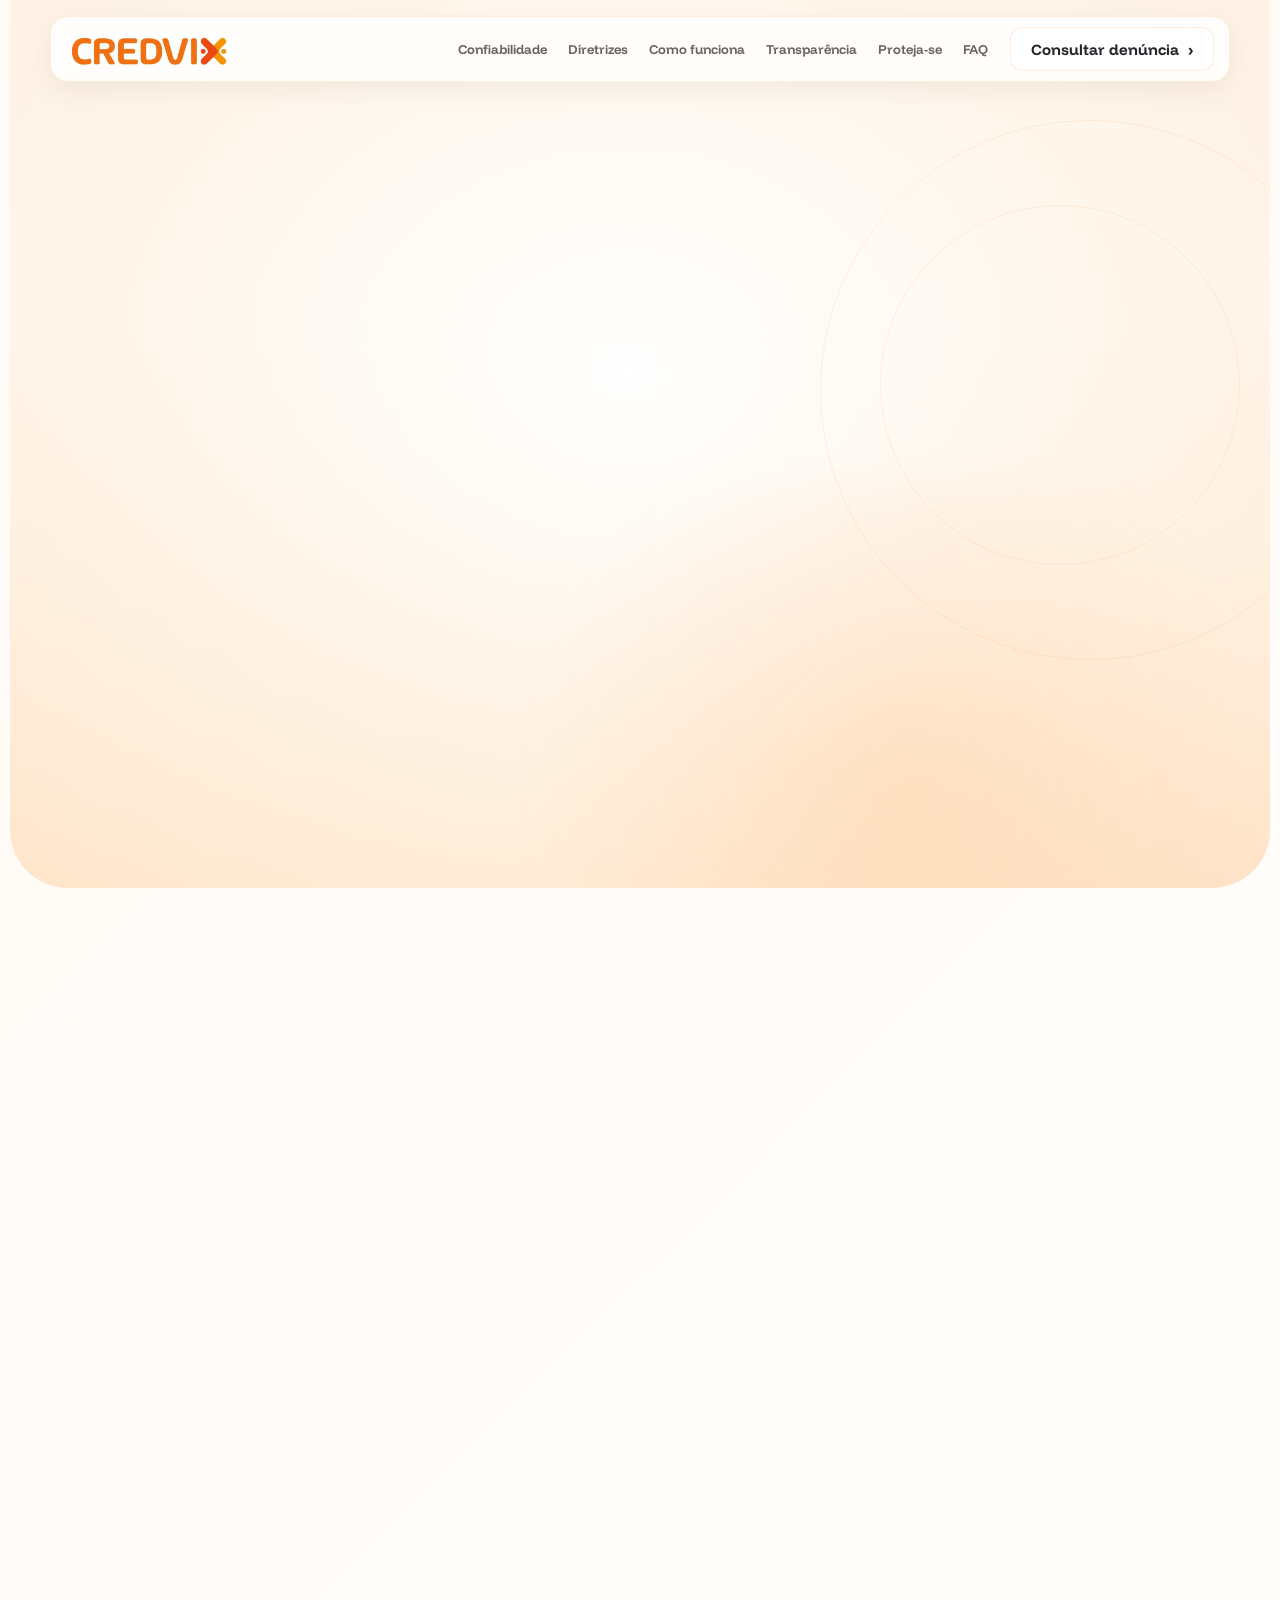
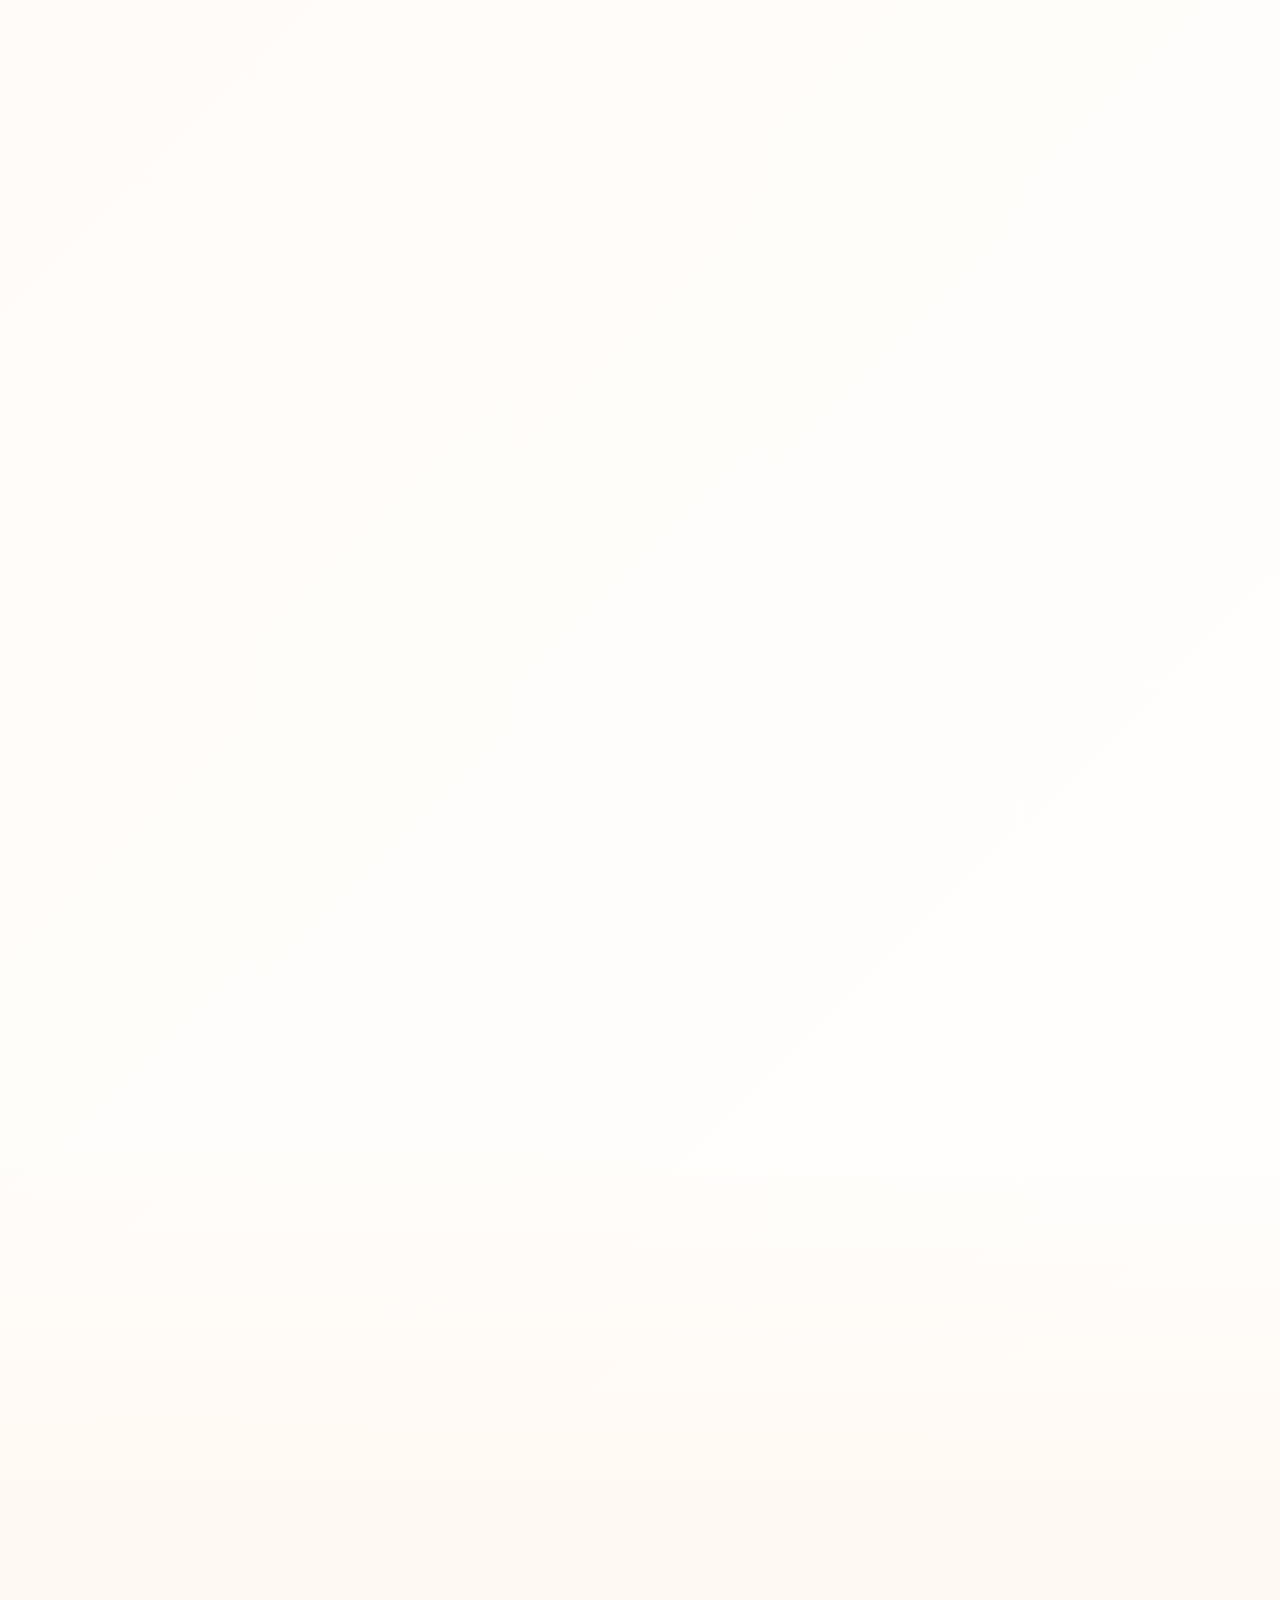
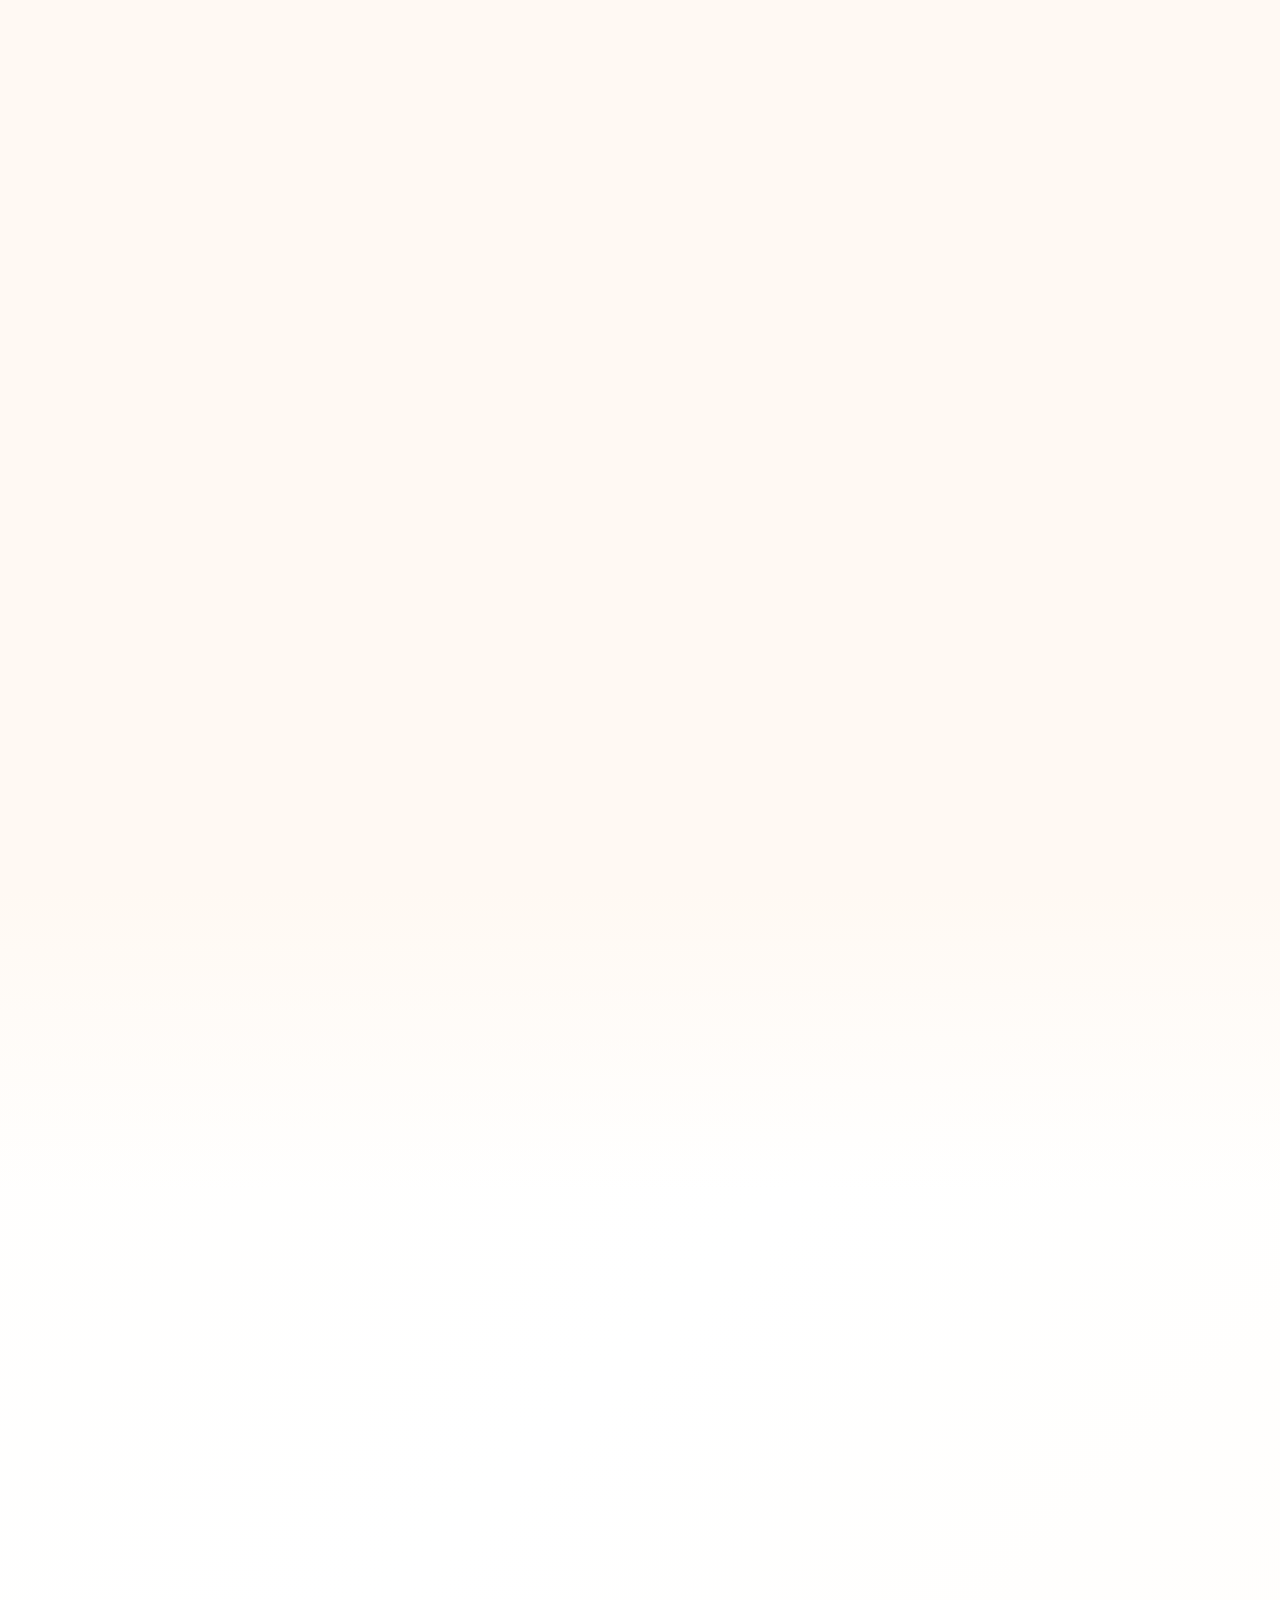
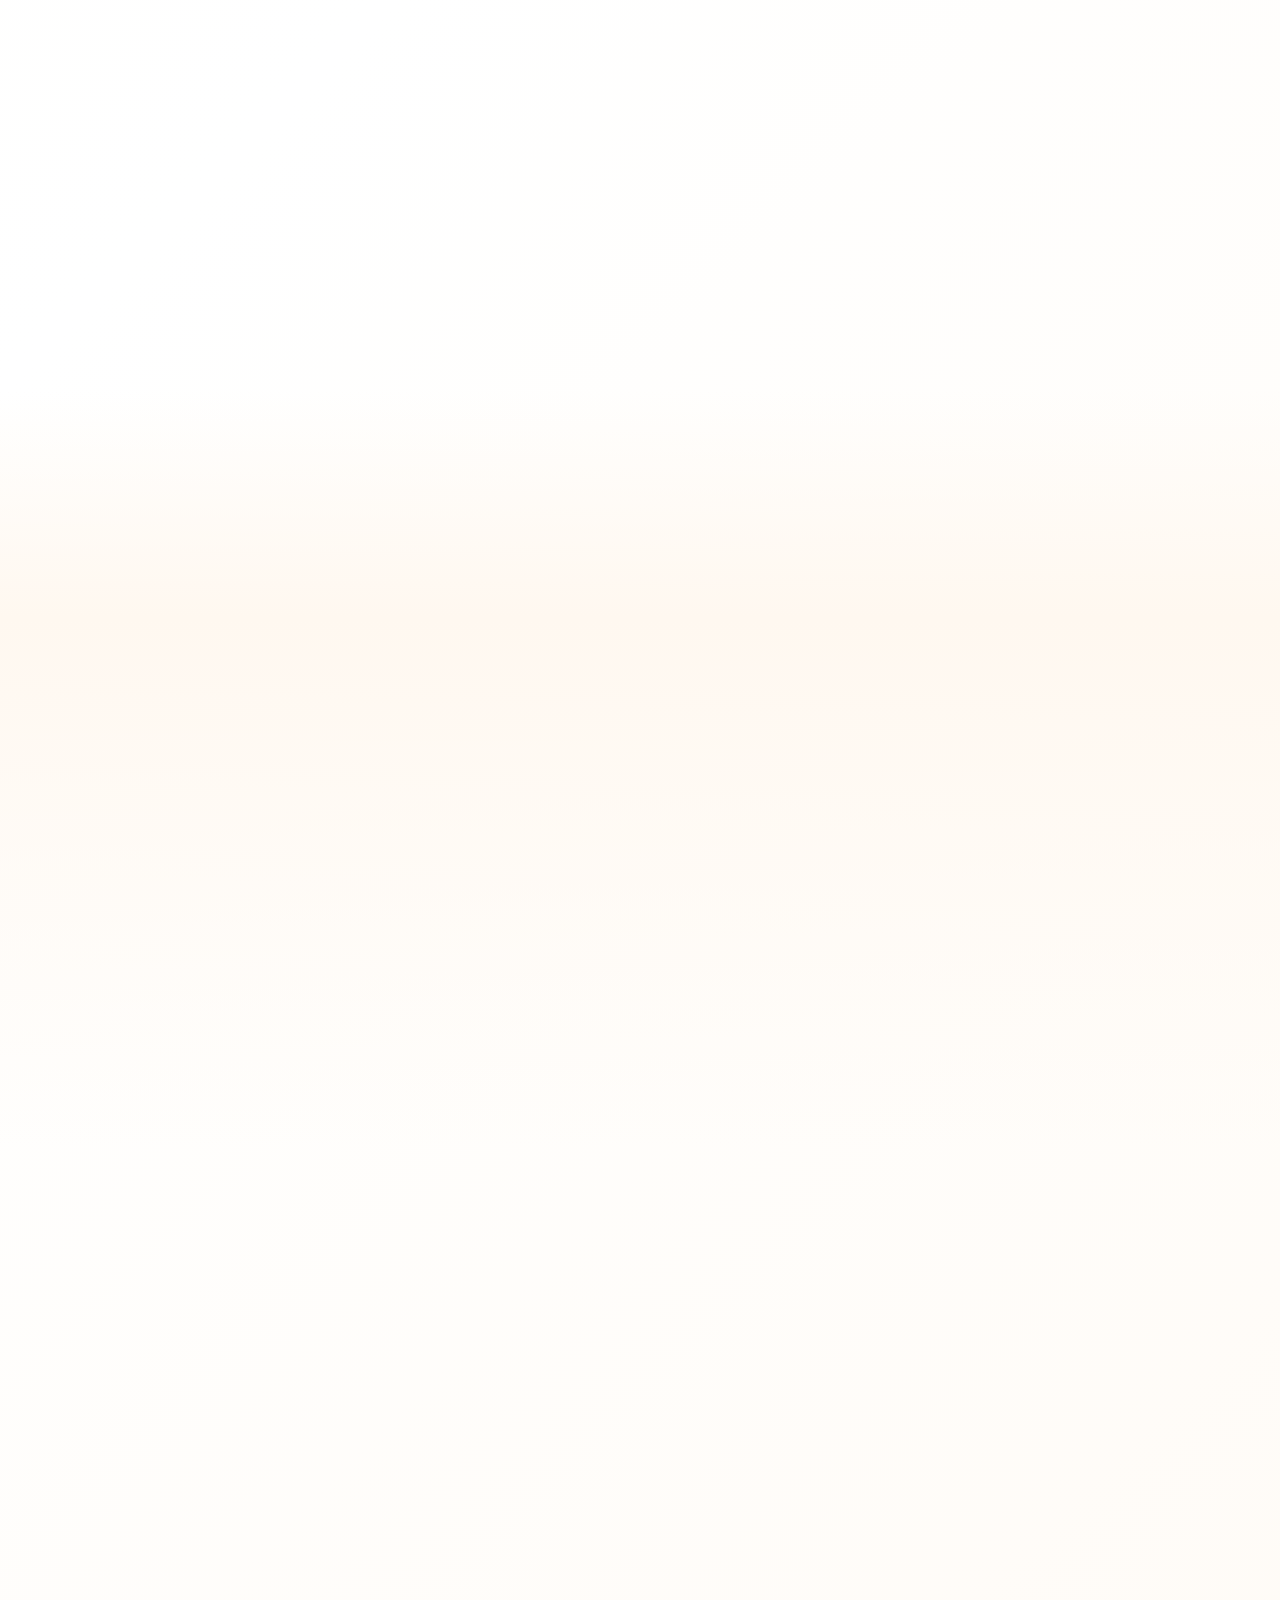
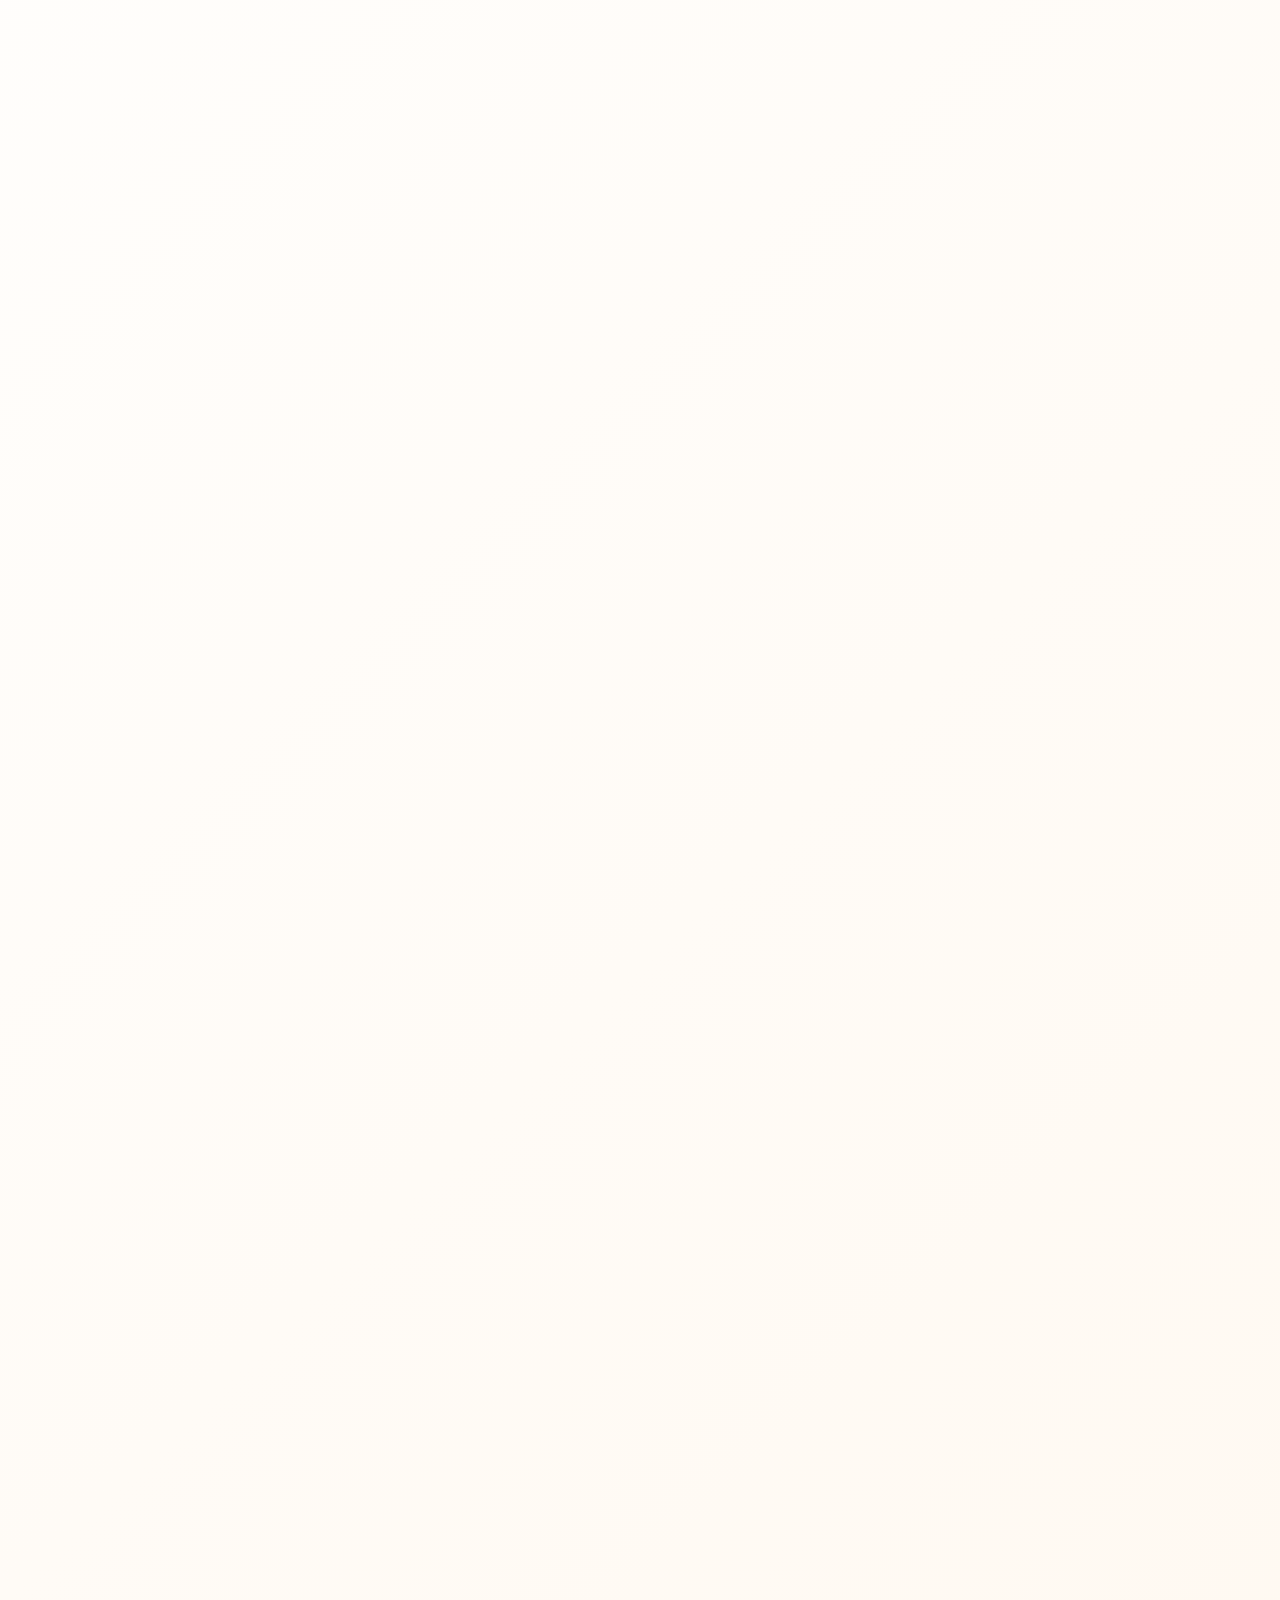
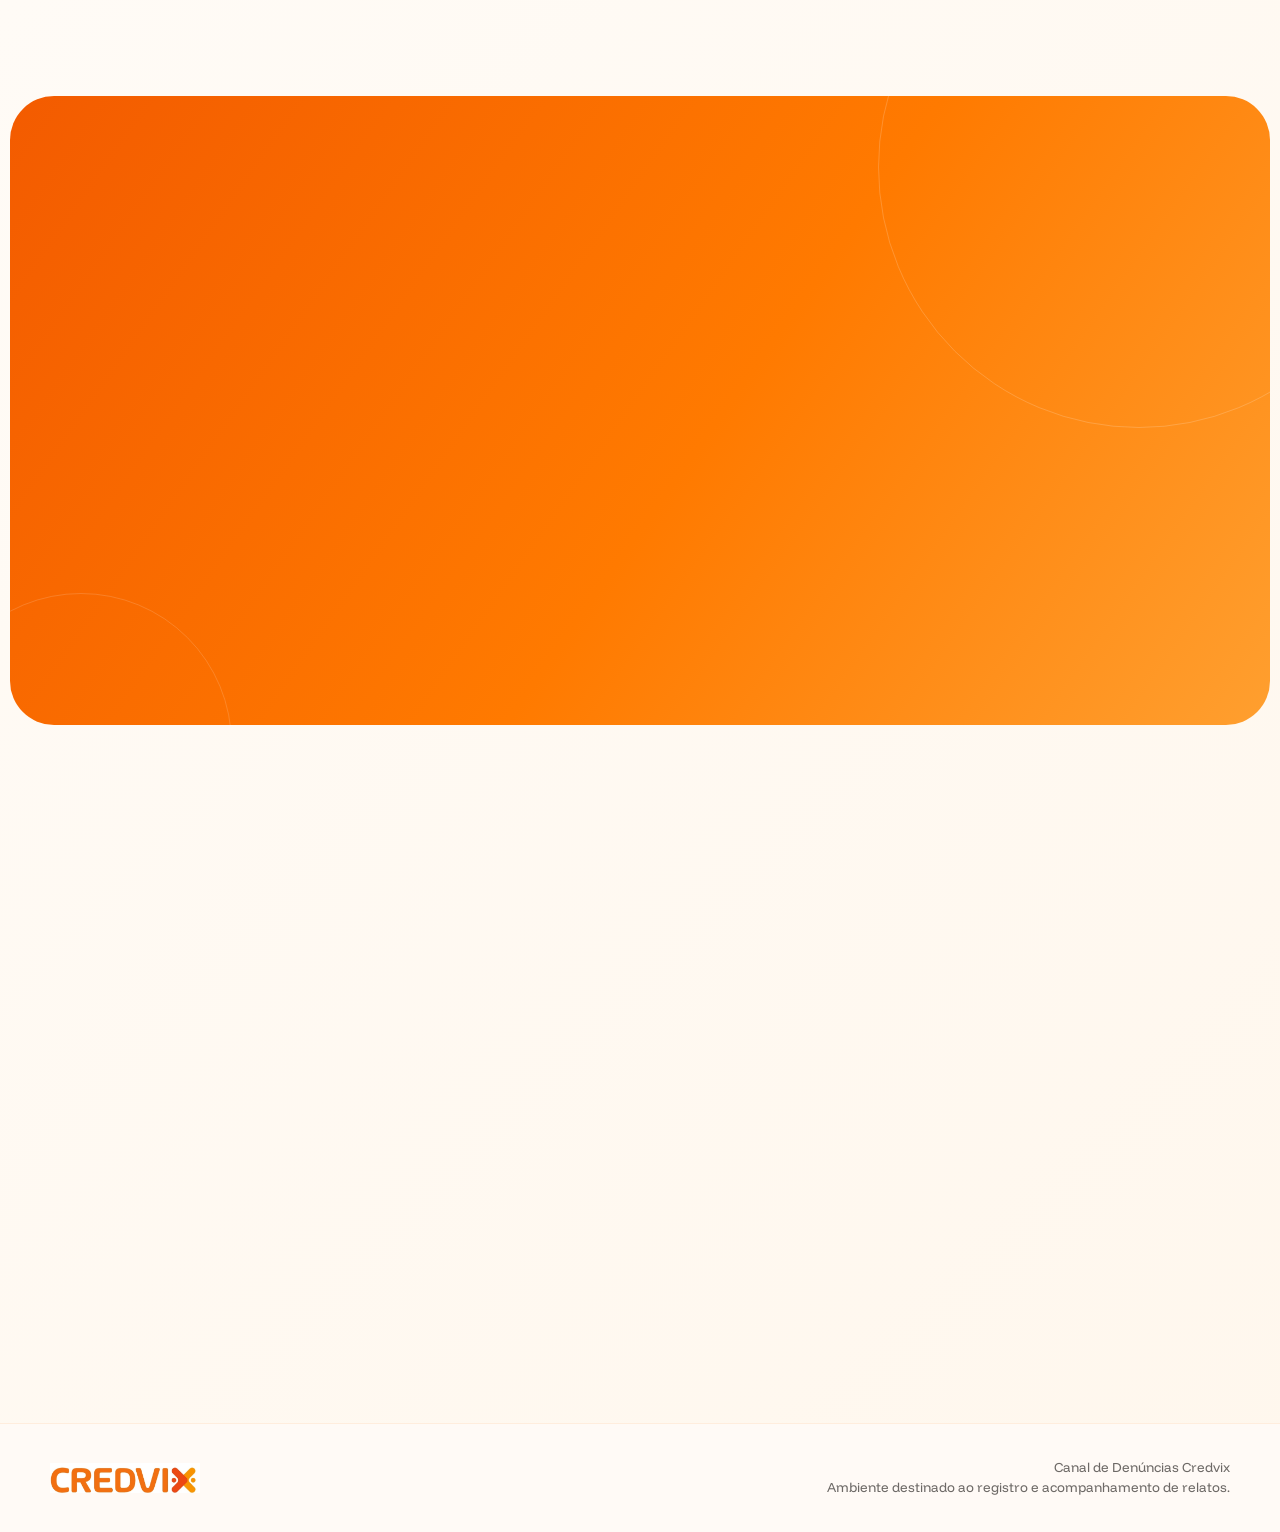
==== commit c24f0221: "feat: redesenha landing com identidade Credvix" ====
--- a/index.html
+++ b/index.html
@@ -3,12 +3,15 @@
 <head>
   <meta charset="utf-8">
   <meta name="viewport" content="width=device-width, initial-scale=1">
-  <meta name="theme-color" content="#fffaf7">
-  <meta name="description" content="Canal de Denúncias da Credvix para relatos seguros e confidenciais.">
+  <meta name="theme-color" content="#fff7ef">
+  <meta name="description" content="Canal de Denúncias da Credvix para relatos seguros, confidenciais e acompanháveis por código.">
   <title>Credvix — Canal de Denúncias</title>
   <link rel="stylesheet" href="assets/styles.css">
+  <link rel="stylesheet" href="assets/brand-refresh.css">
 </head>
 <body>
+  <div class="scroll-progress" aria-hidden="true"><span></span></div>
+
   <header class="site-header">
     <div class="container header-inner">
       <a class="brand" href="./" aria-label="Página inicial do Canal de Denúncias Credvix"><img src="assets/logo-credvix.webp" alt="Credvix"></a>
@@ -37,115 +40,279 @@
   <main>
     <div class="hero-wrap">
       <section class="hero">
+        <div class="hero-orbit hero-orbit-a" aria-hidden="true"></div>
+        <div class="hero-orbit hero-orbit-b" aria-hidden="true"></div>
         <div class="container hero-grid">
-          <div class="hero-copy">
-            <h1>Sua segurança é nossa<br><span class="accent-word">prioridade</span></h1>
-            <p>Este canal foi criado para receber relatos sobre assédio, discriminação, fraude, corrupção e outras condutas inadequadas relacionadas ao ambiente de trabalho da Credvix. Você pode denunciar sem se identificar.</p>
+          <div class="hero-copy reveal" data-reveal>
+            <span class="hero-kicker"><span></span> Canal de Denúncias Credvix</span>
+            <h1>Sua voz merece<br><span class="accent-word">proteção</span></h1>
+            <p>Um espaço seguro para relatar assédio, discriminação, fraude, corrupção e outras condutas inadequadas relacionadas ao ambiente de trabalho da Credvix.</p>
             <div class="hero-actions">
               <a class="btn btn-primary btn-lg" href="formulario.html">Fazer denúncia
                 <svg viewBox="0 0 24 24" fill="none" stroke="currentColor" stroke-width="1.8" stroke-linecap="round" stroke-linejoin="round"><path d="M9 6s6 4.4 6 6-6 6-6 6"/></svg>
               </a>
               <a class="btn btn-outline btn-lg" href="#como-funciona">Como funciona</a>
             </div>
-          </div>
-          <div class="hero-visual" aria-hidden="true">
-            <div class="hero-card">
-              <div class="blob"></div>
-              <div class="illustration-window">
-                <div class="illustration-top"><span class="dot"></span><span class="dot"></span><span class="dot"></span></div>
-                <div class="illustration-main">
-                  <div class="shield-badge"><svg viewBox="0 0 24 24" fill="none" stroke="currentColor" stroke-width="1.5"><path d="M12 3 5 6v5c0 4.7 2.9 8.1 7 10 4.1-1.9 7-5.3 7-10V6l-7-3Z"/><path d="m9.3 12 1.8 1.8 3.9-4"/></svg></div>
-                  <div><div class="fake-line wide"></div><div class="fake-line mid"></div><div class="fake-line short"></div></div>
-                </div>
-              </div>
-              <div class="illustration-check"><svg viewBox="0 0 24 24" fill="none" stroke="currentColor" stroke-width="2"><path d="m5 12 4 4L19 6"/></svg></div>
-              <div class="illustration-lock"><svg viewBox="0 0 24 24" fill="none" stroke="currentColor" stroke-width="1.6"><rect x="5" y="10" width="14" height="10" rx="2"/><path d="M8 10V7a4 4 0 0 1 8 0v3M12 14v2"/></svg></div>
+            <div class="hero-notes">
+              <span><svg viewBox="0 0 24 24" fill="none" stroke="currentColor" stroke-width="1.8"><path d="M12 3 5 6v5c0 4.7 2.9 8.1 7 10 4.1-1.9 7-5.3 7-10V6l-7-3Z"/><path d="m9 12 2 2 4-4"/></svg> Sem login obrigatório</span>
+              <span><svg viewBox="0 0 24 24" fill="none" stroke="currentColor" stroke-width="1.8"><circle cx="12" cy="12" r="9"/><path d="M12 7v5l3 2"/></svg> Acompanhamento por código</span>
+            </div>
+          </div>
+
+          <div class="hero-visual reveal reveal-right" data-reveal aria-hidden="true">
+            <div class="hero-illustration float-scene" data-parallax="0.045">
+              <svg class="hero-svg" viewBox="0 0 720 600" role="img" aria-label="Ilustração de um canal digital protegido">
+                <defs>
+                  <linearGradient id="heroBg" x1="0" y1="0" x2="1" y2="1"><stop stop-color="#fff1df"/><stop offset="1" stop-color="#ffe3c2"/></linearGradient>
+                  <linearGradient id="heroOrange" x1="0" y1="0" x2="1" y2="1"><stop stop-color="#ff9a23"/><stop offset="1" stop-color="#f35b00"/></linearGradient>
+                  <filter id="heroShadow"><feDropShadow dx="0" dy="20" stdDeviation="18" flood-color="#9a4a12" flood-opacity=".18"/></filter>
+                </defs>
+                <path d="M91 420c-46-96-19-210 78-284 104-79 253-76 357-9 102 65 160 192 111 299-42 92-157 134-280 131-118-3-220-47-266-137Z" fill="url(#heroBg)"/>
+                <g filter="url(#heroShadow)">
+                  <rect x="168" y="150" width="402" height="286" rx="30" fill="#fff" stroke="#2d2f33" stroke-width="8"/>
+                  <rect x="168" y="150" width="402" height="50" rx="28" fill="#fff8f1"/>
+                  <circle cx="204" cy="176" r="7" fill="#f35b00"/><circle cx="228" cy="176" r="7" fill="#ffb46f"/><circle cx="252" cy="176" r="7" fill="#ffd7ad"/>
+                  <rect x="211" y="229" width="142" height="28" rx="14" fill="#fff0e1"/>
+                  <rect x="211" y="276" width="310" height="15" rx="8" fill="#ece9e6"/>
+                  <rect x="211" y="309" width="251" height="15" rx="8" fill="#ece9e6"/>
+                  <rect x="211" y="342" width="289" height="15" rx="8" fill="#ece9e6"/>
+                  <rect x="211" y="380" width="157" height="34" rx="17" fill="url(#heroOrange)"/>
+                  <path d="m327 397 17 0m-7-8 8 8-8 8" fill="none" stroke="#fff" stroke-width="4" stroke-linecap="round" stroke-linejoin="round"/>
+                </g>
+                <g transform="translate(478 78)" filter="url(#heroShadow)">
+                  <path d="M76 7 137 31v59c0 57-35 98-61 111-26-13-61-54-61-111V31L76 7Z" fill="url(#heroOrange)" stroke="#2d2f33" stroke-width="8"/>
+                  <path d="m47 97 20 20 40-48" fill="none" stroke="#fff" stroke-width="12" stroke-linecap="round" stroke-linejoin="round"/>
+                </g>
+                <g transform="translate(73 318)" filter="url(#heroShadow)">
+                  <rect width="190" height="108" rx="24" fill="#fff" stroke="#2d2f33" stroke-width="7"/>
+                  <circle cx="48" cy="54" r="25" fill="#fff0e1"/>
+                  <path d="M42 54v-9a8 8 0 0 1 16 0v9m-19 0h22v18H39z" fill="none" stroke="#f35b00" stroke-width="5" stroke-linecap="round" stroke-linejoin="round"/>
+                  <text x="83" y="49" fill="#25272a" font-size="18" font-family="Arial" font-weight="700">RELATO</text>
+                  <text x="83" y="73" fill="#6c6a68" font-size="14" font-family="Arial">protegido</text>
+                </g>
+                <g transform="translate(445 396)" filter="url(#heroShadow)">
+                  <rect width="192" height="88" rx="22" fill="#2d2f33"/>
+                  <circle cx="39" cy="44" r="19" fill="#ff7a00"/>
+                  <path d="m29 44 7 7 14-17" fill="none" stroke="#fff" stroke-width="5" stroke-linecap="round" stroke-linejoin="round"/>
+                  <text x="70" y="40" fill="#fff" font-size="16" font-family="Arial" font-weight="700">PROTOCOLO</text>
+                  <text x="70" y="63" fill="#d7d7d7" font-size="13" font-family="Arial">acompanhe o caso</text>
+                </g>
+              </svg>
+              <span class="spark spark-a"></span><span class="spark spark-b"></span><span class="spark spark-c"></span>
             </div>
           </div>
         </div>
       </section>
     </div>
 
-    <section class="section" id="confiabilidade">
+    <section class="section trust-section" id="confiabilidade">
       <div class="container trust-grid">
-        <div class="split-heading"><span class="eyebrow">Confiabilidade</span><h2>Por que confiar em nosso canal?</h2><p>O processo foi estruturado para receber relatos de forma segura, preservar a confidencialidade das informações e permitir acompanhamento sem exigir identificação.</p></div>
+        <div class="split-heading reveal" data-reveal>
+          <span class="eyebrow">Confiabilidade</span>
+          <h2>Por que confiar em nosso canal?</h2>
+          <p>O processo foi desenhado para preservar a confidencialidade, separar o acesso público do tratamento interno e permitir acompanhamento sem exigir identificação.</p>
+          <div class="mini-seal"><span>Credvix</span><strong>Respeito, honestidade e transparência.</strong></div>
+        </div>
         <div class="trust-list">
-          <article class="trust-card"><div class="card-head"><span class="icon-ring"><svg viewBox="0 0 24 24" fill="none" stroke="currentColor" stroke-width="1.6"><path d="M4 11h16M7 11l1-5h8l1 5M7 11v8m10-8v8M9 8h6"/></svg></span><span class="card-number">01</span></div><h3>Denúncia sem identificação</h3><p>Você pode enviar o relato sem informar nome ou e-mail. Caso prefira se identificar, os dados ficam restritos ao tratamento do caso.</p></article>
-          <article class="trust-card"><div class="card-head"><span class="icon-ring"><svg viewBox="0 0 24 24" fill="none" stroke="currentColor" stroke-width="1.6"><path d="M6 10V7a6 6 0 0 1 12 0v3"/><rect x="4" y="10" width="16" height="11" rx="2"/><path d="M12 14v3"/></svg></span><span class="card-number">02</span></div><h3>Acesso protegido</h3><p>Cada relato recebe um código de acompanhamento próprio. Sem ele, a consulta pública do andamento não é possível.</p></article>
-          <article class="trust-card"><div class="card-head"><span class="icon-ring"><svg viewBox="0 0 24 24" fill="none" stroke="currentColor" stroke-width="1.6"><path d="M12 3 5 6v5c0 4.7 2.9 8.1 7 10 4.1-1.9 7-5.3 7-10V6l-7-3Z"/><path d="m9 12 2 2 4-4"/></svg></span><span class="card-number">03</span></div><h3>Tratamento responsável</h3><p>Os relatos são analisados conforme o contexto e a gravidade informados, com registro de atualizações e trilha de auditoria no ambiente restrito.</p></article>
-          <article class="trust-card"><div class="card-head"><span class="icon-ring"><svg viewBox="0 0 24 24" fill="none" stroke="currentColor" stroke-width="1.6"><circle cx="12" cy="12" r="9"/><path d="M12 7v5l3 2"/></svg></span><span class="card-number">04</span></div><h3>Acompanhamento</h3><p>Com o código gerado no envio, é possível consultar o status e as mensagens públicas adicionadas durante a apuração.</p></article>
-        </div>
-      </div>
-    </section>
-
-    <section class="section" id="regras">
-      <div class="container">
-        <div class="section-heading"><span class="eyebrow">Diretrizes</span><h2>Antes de <span style="color:var(--primary)">denunciar</span>, entenda como funciona</h2><p>Use este canal para situações que demandem apuração formal e confidencial. Para solicitações operacionais do dia a dia, utilize os canais internos adequados.</p></div>
+          <article class="trust-card reveal" data-reveal style="--stack:0">
+            <div class="card-head"><span class="icon-ring"><svg viewBox="0 0 24 24" fill="none" stroke="currentColor" stroke-width="1.6"><path d="M12 3 5 6v5c0 4.7 2.9 8.1 7 10 4.1-1.9 7-5.3 7-10V6l-7-3Z"/><path d="m9 12 2 2 4-4"/></svg></span><span class="card-number">01</span></div>
+            <h3>Denúncia sem identificação</h3><p>Você pode enviar o relato sem informar nome ou e-mail. A identificação só é solicitada quando você escolhe essa modalidade.</p>
+          </article>
+          <article class="trust-card reveal" data-reveal style="--stack:1">
+            <div class="card-head"><span class="icon-ring"><svg viewBox="0 0 24 24" fill="none" stroke="currentColor" stroke-width="1.6"><path d="M6 10V7a6 6 0 0 1 12 0v3"/><rect x="4" y="10" width="16" height="11" rx="2"/><path d="M12 14v3"/></svg></span><span class="card-number">02</span></div>
+            <h3>Acesso protegido</h3><p>Cada relato recebe um código exclusivo. Sem ele, a consulta pública do andamento não é possível.</p>
+          </article>
+          <article class="trust-card reveal" data-reveal style="--stack:2">
+            <div class="card-head"><span class="icon-ring"><svg viewBox="0 0 24 24" fill="none" stroke="currentColor" stroke-width="1.6"><path d="M5 5h14v14H5zM8 9h8M8 13h5"/><path d="m16 16 2 2 3-4"/></svg></span><span class="card-number">03</span></div>
+            <h3>Tratamento com registro</h3><p>Atualizações, consulta do caso e ações na área restrita deixam uma trilha de auditoria para o tratamento interno.</p>
+          </article>
+          <article class="trust-card reveal" data-reveal style="--stack:3">
+            <div class="card-head"><span class="icon-ring"><svg viewBox="0 0 24 24" fill="none" stroke="currentColor" stroke-width="1.6"><circle cx="12" cy="12" r="9"/><path d="M12 7v5l3 2"/></svg></span><span class="card-number">04</span></div>
+            <h3>Acompanhamento</h3><p>O código gerado no envio permite consultar o status e as mensagens públicas adicionadas ao longo da apuração.</p>
+          </article>
+        </div>
+      </div>
+    </section>
+
+    <section class="section guidelines-section" id="regras">
+      <div class="container">
+        <div class="section-heading reveal" data-reveal><span class="eyebrow">Diretrizes</span><h2>Antes de <span class="text-accent">denunciar</span>, entenda o canal</h2><p>Use este espaço para situações que demandem apuração formal e confidencial. Solicitações operacionais do dia a dia continuam nos fluxos internos adequados.</p></div>
         <div class="guideline-stack">
-          <article class="guideline-card good">
-            <h3><span><svg width="18" height="18" viewBox="0 0 24 24" fill="none" stroke="currentColor" stroke-width="2.5"><path d="m5 12 4 4L19 6"/></svg></span>Você pode denunciar</h3>
-            <div class="guideline-items">
-              <div class="guideline-item"><svg viewBox="0 0 24 24" fill="none" stroke="currentColor" stroke-width="1.8"><path d="M12 3 4 7v5c0 4.4 2.7 7.6 8 9 5.3-1.4 8-4.6 8-9V7l-8-4Z"/></svg><div><strong>Assédio moral ou sexual</strong><small>Constrangimento, intimidação, perseguição, abordagem ou conduta sexual inadequada.</small></div></div>
-              <div class="guideline-item"><svg viewBox="0 0 24 24" fill="none" stroke="currentColor" stroke-width="1.8"><circle cx="12" cy="8" r="3"/><path d="M5 20c.8-4.2 3.1-6 7-6s6.2 1.8 7 6"/></svg><div><strong>Discriminação</strong><small>Tratamento discriminatório, preconceito ou violação de respeito e dignidade.</small></div></div>
-              <div class="guideline-item"><svg viewBox="0 0 24 24" fill="none" stroke="currentColor" stroke-width="1.8"><path d="M4 7h16v12H4zM8 7V5h8v2M8 12h8"/></svg><div><strong>Fraude ou corrupção</strong><small>Desvio, favorecimento indevido, falsificação, suborno ou outra irregularidade financeira.</small></div></div>
-              <div class="guideline-item"><svg viewBox="0 0 24 24" fill="none" stroke="currentColor" stroke-width="1.8"><path d="M5 4h14v16H5zM8 8h8M8 12h8M8 16h5"/></svg><div><strong>Outras condutas inadequadas</strong><small>Uso indevido de informações ou práticas incompatíveis com normas internas e legislação aplicável.</small></div></div>
-            </div>
-          </article>
-          <article class="guideline-card bad">
-            <h3><span><svg width="18" height="18" viewBox="0 0 24 24" fill="none" stroke="currentColor" stroke-width="2.5"><path d="m7 7 10 10M17 7 7 17"/></svg></span>Este canal não substitui</h3>
-            <div class="guideline-items">
-              <div class="guideline-item"><svg viewBox="0 0 24 24" fill="none" stroke="currentColor" stroke-width="1.8"><path d="M5 6h14v12H5zM8 10h8M8 14h5"/></svg><div><strong>Solicitações administrativas</strong><small>Compras, manutenção, TI, financeiro e demandas rotineiras devem seguir os fluxos internos.</small></div></div>
-              <div class="guideline-item"><svg viewBox="0 0 24 24" fill="none" stroke="currentColor" stroke-width="1.8"><path d="M4 12h16M12 4v16"/></svg><div><strong>Emergências</strong><small>Em situação de risco imediato à integridade física, procure os serviços públicos de emergência.</small></div></div>
-              <div class="guideline-item"><svg viewBox="0 0 24 24" fill="none" stroke="currentColor" stroke-width="1.8"><path d="M7 5h10M7 9h10M7 13h6M5 3h14v18H5z"/></svg><div><strong>Reclamações genéricas</strong><small>Questões de gestão sem indício de irregularidade devem ser tratadas pelos canais de liderança ou RH.</small></div></div>
-              <div class="guideline-item"><svg viewBox="0 0 24 24" fill="none" stroke="currentColor" stroke-width="1.8"><path d="M12 3 5 6v5c0 4.7 2.9 8.1 7 10 4.1-1.9 7-5.3 7-10V6l-7-3Z"/><path d="M9 9l6 6m0-6-6 6"/></svg><div><strong>Relatos deliberadamente falsos</strong><small>Informações devem ser enviadas de boa-fé e com o máximo de precisão possível.</small></div></div>
-            </div>
-          </article>
-        </div>
-      </div>
-    </section>
-
-    <section class="section" id="como-funciona">
-      <div class="container">
-        <div class="section-heading"><span class="eyebrow">Como funciona</span><h2>Um processo simples do envio ao acompanhamento</h2><p>Você não precisa criar conta para denunciar ou consultar um relato enviado anonimamente.</p></div>
-        <div class="steps">
-          <article class="step-card"><div class="step-index">1</div><h3>Descreva o ocorrido</h3><p>Escolha a categoria, informe quando e onde aconteceu, pessoas envolvidas e descreva os fatos com objetividade.</p></article>
-          <article class="step-card"><div class="step-index">2</div><h3>Escolha como se identificar</h3><p>Envie de forma anônima ou, se preferir, informe nome e e-mail para facilitar eventual contato durante a apuração.</p></article>
-          <article class="step-card"><div class="step-index">3</div><h3>Guarde seu código</h3><p>Após o envio, você recebe um código único de acompanhamento. Ele será necessário para consultar o andamento do caso.</p></article>
-        </div>
-      </div>
-    </section>
-
-    <section class="section" id="transparencia">
-      <div class="container">
-        <div class="section-heading"><span class="eyebrow">Transparência</span><h2>O que acontece depois de enviar</h2><p>O status do relato evolui conforme a análise e pode receber mensagens públicas para acompanhamento.</p></div>
-        <div class="timeline-card"><div class="timeline">
-          <div class="timeline-step"><div class="timeline-dot"></div><h3>Recebido</h3><p>O relato é registrado e recebe protocolo.</p></div>
-          <div class="timeline-step"><div class="timeline-dot"></div><h3>Triagem</h3><p>As informações são verificadas e contextualizadas.</p></div>
-          <div class="timeline-step"><div class="timeline-dot"></div><h3>Em análise</h3><p>O caso é tratado pela área responsável.</p></div>
-          <div class="timeline-step"><div class="timeline-dot"></div><h3>Encerrado</h3><p>O tratamento é concluído e o status atualizado.</p></div>
-        </div></div>
+          <article class="guideline-card good reveal" data-reveal>
+            <div class="guideline-copy">
+              <h3><span><svg width="18" height="18" viewBox="0 0 24 24" fill="none" stroke="currentColor" stroke-width="2.5"><path d="m5 12 4 4L19 6"/></svg></span>Pode ser denunciado</h3>
+              <div class="guideline-items">
+                <div class="guideline-item"><span class="item-icon">!</span><div><strong>Assédio moral ou sexual</strong><small>Constrangimento, humilhação, intimidação, perseguição ou conduta sexual inadequada.</small></div></div>
+                <div class="guideline-item"><span class="item-icon">≠</span><div><strong>Discriminação</strong><small>Preconceito, tratamento discriminatório ou violação de respeito e dignidade.</small></div></div>
+                <div class="guideline-item"><span class="item-icon">$</span><div><strong>Fraude ou corrupção</strong><small>Desvio, favorecimento indevido, falsificação, suborno ou outra irregularidade financeira.</small></div></div>
+                <div class="guideline-item"><span class="item-icon">…</span><div><strong>Outras condutas inadequadas</strong><small>Uso indevido de informações ou práticas incompatíveis com normas internas e legislação.</small></div></div>
+              </div>
+            </div>
+            <div class="guideline-visual" aria-hidden="true">
+              <svg viewBox="0 0 420 420">
+                <defs><linearGradient id="gShield" x1="0" y1="0" x2="1" y2="1"><stop stop-color="#ffab45"/><stop offset="1" stop-color="#f35b00"/></linearGradient></defs>
+                <rect x="40" y="66" width="144" height="112" rx="28" fill="#fff" stroke="#2d2f33" stroke-width="7" transform="rotate(-6 112 122)"/>
+                <rect x="238" y="60" width="139" height="104" rx="28" fill="#fff" stroke="#2d2f33" stroke-width="7" transform="rotate(5 307 112)"/>
+                <rect x="54" y="245" width="135" height="105" rx="28" fill="#fff" stroke="#2d2f33" stroke-width="7" transform="rotate(4 121 297)"/>
+                <rect x="234" y="248" width="139" height="101" rx="28" fill="#fff" stroke="#2d2f33" stroke-width="7" transform="rotate(-4 304 299)"/>
+                <path d="M210 116 290 148v76c0 72-44 124-80 142-36-18-80-70-80-142v-76l80-32Z" fill="url(#gShield)" stroke="#2d2f33" stroke-width="8"/>
+                <path d="M183 221h54M210 194v54" stroke="#fff" stroke-width="12" stroke-linecap="round"/>
+                <circle cx="103" cy="116" r="20" fill="#fff1df"/><path d="M92 116h22" stroke="#f35b00" stroke-width="6" stroke-linecap="round"/>
+                <circle cx="314" cy="111" r="20" fill="#fff1df"/><path d="M303 111h22" stroke="#f35b00" stroke-width="6" stroke-linecap="round"/>
+              </svg>
+            </div>
+          </article>
+
+          <article class="guideline-card bad reveal" data-reveal>
+            <div class="guideline-copy">
+              <h3><span><svg width="18" height="18" viewBox="0 0 24 24" fill="none" stroke="currentColor" stroke-width="2.5"><path d="m7 7 10 10M17 7 7 17"/></svg></span>Este canal não substitui</h3>
+              <div class="guideline-items">
+                <div class="guideline-item"><span class="item-icon">i</span><div><strong>Solicitações administrativas</strong><small>Compras, manutenção, TI, financeiro e demandas rotineiras devem seguir os fluxos internos.</small></div></div>
+                <div class="guideline-item"><span class="item-icon">+</span><div><strong>Emergências</strong><small>Em risco imediato à integridade física, procure os serviços públicos de emergência.</small></div></div>
+                <div class="guideline-item"><span class="item-icon">?</span><div><strong>Reclamações genéricas</strong><small>Questões de gestão sem indício de irregularidade devem seguir liderança ou RH.</small></div></div>
+                <div class="guideline-item"><span class="item-icon">×</span><div><strong>Relatos deliberadamente falsos</strong><small>Envie informações de boa-fé e com o máximo de precisão possível.</small></div></div>
+              </div>
+            </div>
+            <div class="guideline-visual visual-neutral" aria-hidden="true">
+              <svg viewBox="0 0 420 420">
+                <rect x="61" y="88" width="300" height="246" rx="38" fill="#fff" stroke="#2d2f33" stroke-width="8"/>
+                <rect x="100" y="128" width="220" height="34" rx="17" fill="#f3efeb"/>
+                <rect x="100" y="190" width="163" height="18" rx="9" fill="#e8e3de"/>
+                <rect x="100" y="232" width="202" height="18" rx="9" fill="#e8e3de"/>
+                <rect x="100" y="274" width="128" height="18" rx="9" fill="#e8e3de"/>
+                <circle cx="318" cy="110" r="46" fill="#2d2f33"/>
+                <path d="m297 89 42 42m0-42-42 42" stroke="#ff8a1e" stroke-width="10" stroke-linecap="round"/>
+                <path d="M71 335c39 20 66 24 108 24" stroke="#ff8a1e" stroke-width="8" stroke-linecap="round"/>
+              </svg>
+            </div>
+          </article>
+        </div>
+      </div>
+    </section>
+
+    <section class="section steps-section" id="como-funciona">
+      <div class="container">
+        <div class="section-heading reveal" data-reveal><span class="eyebrow">Passo a passo</span><h2>Um processo simples, sem burocracia</h2><p>O canal foi pensado para reduzir barreiras: você relata, recebe um código e acompanha o andamento sem criar conta.</p></div>
+        <div class="steps steps-four">
+          <article class="step-card reveal" data-reveal><div class="step-icon"><svg viewBox="0 0 24 24" fill="none" stroke="currentColor" stroke-width="1.8"><path d="M5 4h14v16H5zM8 8h8M8 12h8M8 16h5"/></svg></div><span class="step-index">01</span><h3>Descreva o ocorrido</h3><p>Escolha a categoria e informe os fatos com objetividade.</p></article>
+          <article class="step-card reveal" data-reveal><div class="step-icon"><svg viewBox="0 0 24 24" fill="none" stroke="currentColor" stroke-width="1.8"><path d="M12 3 5 6v5c0 4.7 2.9 8.1 7 10 4.1-1.9 7-5.3 7-10V6l-7-3Z"/></svg></div><span class="step-index">02</span><h3>Escolha sua identificação</h3><p>Envie anonimamente ou informe seus dados, se preferir.</p></article>
+          <article class="step-card reveal" data-reveal><div class="step-icon"><svg viewBox="0 0 24 24" fill="none" stroke="currentColor" stroke-width="1.8"><path d="M5 4h14v16H5zM8 8h8M8 12h8M8 16h8"/></svg></div><span class="step-index">03</span><h3>Revise e envie</h3><p>Confira o relato antes de confirmar o envio.</p></article>
+          <article class="step-card reveal" data-reveal><div class="step-icon"><svg viewBox="0 0 24 24" fill="none" stroke="currentColor" stroke-width="1.8"><circle cx="12" cy="12" r="9"/><path d="M8 12h8M12 8v8"/></svg></div><span class="step-index">04</span><h3>Guarde o código</h3><p>Ele é necessário para consultar o andamento depois.</p></article>
+        </div>
+      </div>
+    </section>
+
+    <section class="section transparency-section" id="transparencia">
+      <div class="container">
+        <div class="section-heading reveal" data-reveal><span class="eyebrow">Transparência</span><h2>O que acontece depois de enviar</h2><p>O status muda conforme o tratamento do caso. O canal não promete prazo automático; cada relato depende do contexto e da complexidade da apuração.</p></div>
+        <div class="timeline-card reveal" data-reveal>
+          <div class="timeline-line" aria-hidden="true"><span></span></div>
+          <div class="timeline">
+            <div class="timeline-step active"><div class="timeline-dot"><span>1</span></div><h3>Recebido</h3><p>O relato é registrado e recebe protocolo.</p></div>
+            <div class="timeline-step"><div class="timeline-dot"><span>2</span></div><h3>Triagem</h3><p>As informações são contextualizadas para encaminhamento.</p></div>
+            <div class="timeline-step"><div class="timeline-dot"><span>3</span></div><h3>Em análise</h3><p>O caso é tratado pela área responsável.</p></div>
+            <div class="timeline-step"><div class="timeline-dot"><span>4</span></div><h3>Encerrado</h3><p>O tratamento é concluído e o status atualizado.</p></div>
+          </div>
+        </div>
+      </div>
+    </section>
+
+    <section class="section commitment-section">
+      <div class="container commitment-grid">
+        <div class="commitment-copy reveal" data-reveal>
+          <span class="eyebrow">Nosso compromisso</span>
+          <h2>Um canal coerente com os valores da Credvix</h2>
+          <div class="commitment-list">
+            <article><span></span><div><h3>Denúncias levadas a sério</h3><p>Cada relato deve ser analisado conforme os fatos e o contexto apresentado.</p></div></article>
+            <article><span></span><div><h3>Respeito a todas as pessoas</h3><p>O canal existe para apoiar um ambiente profissional digno, seguro e responsável.</p></div></article>
+            <article><span></span><div><h3>Confidencialidade por padrão</h3><p>O acesso ao conteúdo do relato deve ficar restrito ao tratamento necessário do caso.</p></div></article>
+          </div>
+        </div>
+        <div class="commitment-visual reveal reveal-right" data-reveal aria-hidden="true">
+          <div class="visual-stage float-scene" data-parallax="0.025">
+            <svg viewBox="0 0 560 520">
+              <defs><linearGradient id="commitOrange" x1="0" y1="0" x2="1" y2="1"><stop stop-color="#ffad4c"/><stop offset="1" stop-color="#f35b00"/></linearGradient></defs>
+              <circle cx="280" cy="256" r="196" fill="#fff0df"/>
+              <rect x="116" y="89" width="154" height="96" rx="28" fill="#fff" stroke="#2d2f33" stroke-width="7"/>
+              <rect x="317" y="80" width="130" height="90" rx="28" fill="#fff" stroke="#2d2f33" stroke-width="7"/>
+              <rect x="88" y="333" width="149" height="96" rx="28" fill="#fff" stroke="#2d2f33" stroke-width="7"/>
+              <rect x="345" y="340" width="128" height="88" rx="28" fill="#fff" stroke="#2d2f33" stroke-width="7"/>
+              <path d="M280 158 369 194v84c0 81-49 139-89 159-40-20-89-78-89-159v-84l89-36Z" fill="url(#commitOrange)" stroke="#2d2f33" stroke-width="9"/>
+              <circle cx="280" cy="266" r="50" fill="#fff"/><path d="M241 267c22-40 56-40 78 0-22 40-56 40-78 0Z" fill="none" stroke="#2d2f33" stroke-width="8"/><circle cx="280" cy="267" r="13" fill="#f35b00"/>
+              <circle cx="165" cy="137" r="23" fill="#ff8a1e"/><circle cx="381" cy="126" r="23" fill="#2d2f33"/><circle cx="162" cy="380" r="23" fill="#2d2f33"/><circle cx="408" cy="382" r="23" fill="#ff8a1e"/>
+              <path d="M188 137h42M404 126h18M185 380h28M431 382h15" stroke="#c5c1bd" stroke-width="7" stroke-linecap="round"/>
+            </svg>
+          </div>
+        </div>
       </div>
     </section>
 
     <section class="section" id="proteja-se">
       <div class="container">
-        <div class="section-heading"><span class="eyebrow">Orientação</span><h2>Enquanto isso, proteja-se</h2><p>Você não precisa aguardar o andamento do relato para adotar medidas que preservem sua segurança e as evidências do ocorrido.</p></div>
-        <div class="safety-grid">
-          <article class="safety-card"><div class="safety-icon"><svg viewBox="0 0 24 24" fill="none" stroke="currentColor" stroke-width="1.7"><path d="M5 4h14v16H5zM8 8h8M8 12h8M8 16h5"/></svg></div><h3>Preserve evidências</h3><p>Guarde mensagens, documentos, datas e demais elementos que possam ajudar na análise do caso.</p></article>
-          <article class="safety-card"><div class="safety-icon"><svg viewBox="0 0 24 24" fill="none" stroke="currentColor" stroke-width="1.7"><path d="M12 3 5 6v5c0 4.7 2.9 8.1 7 10 4.1-1.9 7-5.3 7-10V6l-7-3Z"/></svg></div><h3>Evite confronto</h3><p>Se houver risco de retaliação ou escalada de conflito, priorize sua segurança e utilize canais formais.</p></article>
+        <div class="section-heading reveal" data-reveal><span class="eyebrow">Orientação</span><h2>Enquanto isso, proteja-se</h2><p>Você não precisa aguardar o andamento do relato para adotar medidas que preservem sua segurança e as evidências do ocorrido.</p></div>
+        <div class="safety-grid reveal" data-reveal>
+          <article class="safety-card"><div class="safety-icon"><svg viewBox="0 0 24 24" fill="none" stroke="currentColor" stroke-width="1.7"><path d="M5 4h14v16H5zM8 8h8M8 12h8M8 16h5"/></svg></div><h3>Preserve evidências</h3><p>Guarde mensagens, documentos, datas e elementos que possam ajudar na análise do caso.</p></article>
+          <article class="safety-card"><div class="safety-icon"><svg viewBox="0 0 24 24" fill="none" stroke="currentColor" stroke-width="1.7"><path d="M12 3 5 6v5c0 4.7 2.9 8.1 7 10 4.1-1.9 7-5.3 7-10V6l-7-3Z"/></svg></div><h3>Evite confronto</h3><p>Se houver risco de retaliação ou escalada de conflito, priorize sua segurança e os canais formais.</p></article>
           <article class="safety-card"><div class="safety-icon"><svg viewBox="0 0 24 24" fill="none" stroke="currentColor" stroke-width="1.7"><path d="M4 12h16M12 4v16"/><circle cx="12" cy="12" r="9"/></svg></div><h3>Risco imediato</h3><p>Em emergências ou risco à integridade física, procure imediatamente os serviços públicos competentes.</p></article>
         </div>
       </div>
     </section>
 
+    <section class="tracking-section">
+      <div class="container tracking-card reveal" data-reveal>
+        <div>
+          <span class="eyebrow">Acompanhamento</span>
+          <h2>Já enviou uma denúncia?<br>Acompanhe a apuração.</h2>
+          <p>Use o código recebido no envio para consultar o status e as mensagens públicas associadas ao caso.</p>
+          <div class="tracking-badges"><span>Sem login</span><span>Código exclusivo</span><span>Status do caso</span></div>
+          <a class="btn btn-primary btn-lg" href="consultar.html">Consultar denúncia <span aria-hidden="true">›</span></a>
+        </div>
+        <div class="tracking-visual" aria-hidden="true">
+          <svg viewBox="0 0 480 370">
+            <rect x="79" y="72" width="322" height="224" rx="32" fill="#fff" stroke="#2d2f33" stroke-width="8"/>
+            <rect x="118" y="118" width="244" height="42" rx="18" fill="#fff0df"/>
+            <rect x="118" y="190" width="153" height="17" rx="9" fill="#e9e5e1"/><rect x="118" y="228" width="212" height="17" rx="9" fill="#e9e5e1"/>
+            <circle cx="350" cy="242" r="66" fill="#ff8a1e" stroke="#2d2f33" stroke-width="8"/>
+            <circle cx="350" cy="242" r="27" fill="none" stroke="#fff" stroke-width="8"/><path d="m370 262 34 34" stroke="#fff" stroke-width="9" stroke-linecap="round"/>
+            <rect x="34" y="46" width="155" height="72" rx="24" fill="#2d2f33"/>
+            <text x="62" y="77" fill="#fff" font-size="16" font-family="Arial" font-weight="700">RECEBIDO</text><text x="62" y="99" fill="#d7d7d7" font-size="12" font-family="Arial">status atualizado</text>
+          </svg>
+        </div>
+      </div>
+    </section>
+
+    <section class="cta-band">
+      <div class="container cta-grid">
+        <div class="reveal" data-reveal>
+          <span class="cta-kicker">Canal de Denúncias Credvix</span>
+          <h2>Sua denúncia pode fazer a diferença.</h2>
+          <p>O envio leva poucos minutos e pode ser realizado sem identificação.</p>
+          <a class="btn btn-light btn-lg" href="formulario.html">Fazer denúncia agora <span aria-hidden="true">›</span></a>
+          <div class="cta-metrics"><div><strong>Sem login</strong><span>para enviar anonimamente</span></div><div><strong>Código único</strong><span>para acompanhar depois</span></div></div>
+        </div>
+        <div class="cta-visual reveal reveal-right" data-reveal aria-hidden="true">
+          <svg viewBox="0 0 500 430">
+            <rect x="88" y="104" width="324" height="232" rx="38" fill="#fff" opacity=".96"/>
+            <rect x="130" y="154" width="240" height="24" rx="12" fill="#ffe0c2"/>
+            <rect x="130" y="202" width="196" height="16" rx="8" fill="#e8e2dc"/>
+            <rect x="130" y="237" width="221" height="16" rx="8" fill="#e8e2dc"/>
+            <rect x="130" y="278" width="136" height="36" rx="18" fill="#2d2f33"/>
+            <path d="M362 56 424 81v59c0 57-35 98-62 111-26-13-61-54-61-111V81l61-25Z" fill="#fff" stroke="#2d2f33" stroke-width="8"/>
+            <path d="m334 144 21 21 39-47" fill="none" stroke="#ff7a00" stroke-width="11" stroke-linecap="round" stroke-linejoin="round"/>
+            <circle cx="111" cy="82" r="30" fill="#fff"/><path d="M98 82h26M111 69v26" stroke="#ff7a00" stroke-width="7" stroke-linecap="round"/>
+          </svg>
+        </div>
+      </div>
+    </section>
+
     <section class="section" id="faq">
       <div class="container">
-        <div class="section-heading"><span class="eyebrow">FAQ</span><h2>Perguntas frequentes</h2><p>Informações essenciais sobre envio, confidencialidade e acompanhamento.</p></div>
-        <div class="faq-list">
+        <div class="section-heading reveal" data-reveal><span class="eyebrow">FAQ</span><h2>Perguntas frequentes</h2><p>Informações essenciais sobre envio, confidencialidade e acompanhamento.</p></div>
+        <div class="faq-list reveal" data-reveal>
           <div class="faq-item"><button class="faq-question" aria-expanded="false">Preciso informar meu nome para denunciar?<svg viewBox="0 0 24 24" fill="none" stroke="currentColor" stroke-width="2"><path d="m6 9 6 6 6-6"/></svg></button><div class="faq-answer"><div>Não. O formulário permite denúncia anônima. Caso você opte por se identificar, nome e e-mail são solicitados apenas nessa modalidade.</div></div></div>
           <div class="faq-item"><button class="faq-question" aria-expanded="false">Como acompanho o andamento da denúncia?<svg viewBox="0 0 24 24" fill="none" stroke="currentColor" stroke-width="2"><path d="m6 9 6 6 6-6"/></svg></button><div class="faq-answer"><div>Após o envio, o sistema gera um código de acompanhamento. Guarde esse código e use a página “Consultar denúncia” para visualizar o status e as mensagens públicas do caso.</div></div></div>
           <div class="faq-item"><button class="faq-question" aria-expanded="false">O canal registra meu IP para identificar quem denunciou?<svg viewBox="0 0 24 24" fill="none" stroke="currentColor" stroke-width="2"><path d="m6 9 6 6 6-6"/></svg></button><div class="faq-answer"><div>O sistema do canal foi desenhado para não armazenar IP ou identificador de dispositivo no banco de dados do relato. Como qualquer serviço web, provedores de infraestrutura podem manter logs técnicos conforme suas próprias políticas.</div></div></div>
-          <div class="faq-item"><button class="faq-question" aria-expanded="false">Posso enviar evidências ou anexos?<svg viewBox="0 0 24 24" fill="none" stroke="currentColor" stroke-width="2"><path d="m6 9 6 6 6-6"/></svg></button><div class="faq-answer"><div>Nesta primeira versão do canal, o envio é textual. Anexos e evidências serão incorporados em uma etapa posterior; por enquanto, preserve os arquivos originais caso sejam necessários durante a apuração.</div></div></div>
+          <div class="faq-item"><button class="faq-question" aria-expanded="false">Posso enviar evidências ou anexos?<svg viewBox="0 0 24 24" fill="none" stroke="currentColor" stroke-width="2"><path d="m6 9 6 6 6-6"/></svg></button><div class="faq-answer"><div>Nesta primeira versão do canal, o envio é textual. Anexos serão incorporados em uma etapa posterior; por enquanto, preserve os arquivos originais caso sejam necessários durante a apuração.</div></div></div>
           <div class="faq-item"><button class="faq-question" aria-expanded="false">O que devo escrever no relato?<svg viewBox="0 0 24 24" fill="none" stroke="currentColor" stroke-width="2"><path d="m6 9 6 6 6-6"/></svg></button><div class="faq-answer"><div>Informe os fatos com objetividade: o que aconteceu, quando e onde ocorreu, quem estava envolvido e qualquer contexto que ajude a entender a situação.</div></div></div>
         </div>
       </div>
@@ -154,7 +321,7 @@
 
   <footer class="footer"><div class="container footer-inner"><img src="assets/logo-credvix.webp" alt="Credvix"><small>Canal de Denúncias Credvix<br>Ambiente destinado ao registro e acompanhamento de relatos.</small></div></footer>
 
-  <div class="sticky-cta"><a class="btn btn-primary btn-lg" href="formulario.html">Fazer denúncia <span aria-hidden="true">›</span></a></div>
+  <div class="sticky-cta"><a class="btn btn-primary btn-lg" href="formulario.html"><svg viewBox="0 0 24 24" fill="none" stroke="currentColor" stroke-width="1.8"><path d="M12 3 5 6v5c0 4.7 2.9 8.1 7 10 4.1-1.9 7-5.3 7-10V6l-7-3Z"/></svg>Fazer denúncia <span aria-hidden="true">›</span></a></div>
   <script src="assets/app.js"></script>
 </body>
 </html>
--- a/assets/styles.css
+++ b/assets/styles.css
@@ -0,0 +1,2 @@
+@import url('https://fonts.googleapis.com/css2?family=Croissant+One&family=DM+Serif+Text:ital@0;1&family=Funnel+Display:wght@300..800&display=swap');
+:root{--background:#fffaf7;--foreground:#231f20;--muted:#756f71;--border:rgba(67,54,58,.12);--primary:#ee1d70;--primary-strong:#d91560;--shadow-xs:0 1px 2px rgba(24,19,21,.05);--shadow-sm:0 8px 24px rgba(24,19,21,.07);--shadow-md:0 18px 44px rgba(24,19,21,.10);--container:1180px}*{box-sizing:border-box}html{scroll-behavior:smooth}body{margin:0;color:var(--foreground);background:linear-gradient(135deg,#fffbf8,#fffafc 48%,#fff4f8);font-family:'Funnel Display',Inter,system-ui,sans-serif;min-height:100vh}body.menu-open{overflow:hidden}a{color:inherit;text-decoration:none}button,input,textarea{font:inherit}button{cursor:pointer}img,svg{display:block;max-width:100%}.container{width:min(var(--container),calc(100% - 32px));margin:auto}.section{padding:96px 0;scroll-margin-top:108px}.section-heading{max-width:760px;margin:0 auto 52px;text-align:center}.eyebrow{display:inline-block;margin-bottom:12px;color:var(--primary);font-size:.82rem;font-weight:800;letter-spacing:.11em;text-transform:uppercase}.section-heading h2,.split-heading h2{margin:0 0 18px;font:400 clamp(2.2rem,4.5vw,4rem)/1.03 'DM Serif Text',Georgia,serif;letter-spacing:-.02em}.section-heading p,.split-heading p{margin:0;color:var(--muted);font-size:1.1rem;line-height:1.72}.site-header{position:fixed;top:14px;left:0;right:0;z-index:60;pointer-events:none}.header-inner{pointer-events:auto;height:62px;display:flex;align-items:center;justify-content:space-between;gap:22px;padding:10px 15px 10px 20px;background:rgba(255,255,255,.86);border:1px solid rgba(80,62,69,.13);border-radius:18px;backdrop-filter:blur(18px);box-shadow:var(--shadow-xs)}.site-header.is-scrolled .header-inner{box-shadow:var(--shadow-sm);background:rgba(255,255,255,.94)}.brand{display:flex;align-items:center}.brand img{height:30px;width:auto}.desktop-nav{display:flex;align-items:center;gap:21px;margin-left:auto}.desktop-nav a{color:#686164;font-size:.82rem;font-weight:650;white-space:nowrap}.desktop-nav a:hover{color:var(--foreground)}.header-actions{display:flex;align-items:center;gap:8px}.btn{border:0;border-radius:11px;min-height:44px;padding:0 20px;display:inline-flex;align-items:center;justify-content:center;gap:9px;font-weight:700;font-size:.95rem;transition:.2s ease}.btn:active{transform:translateY(1px)}.btn-primary{color:#fff;background:var(--primary)}.btn-primary:hover{background:var(--primary-strong)}.btn-secondary{background:#f6f2f3;border:1px solid rgba(80,62,69,.10)}.btn-outline{background:rgba(255,255,255,.64);border:1px solid var(--border)}.btn-lg{min-height:52px;padding-inline:26px}.btn svg{width:18px;height:18px}.menu-toggle{display:none;width:42px;height:42px;align-items:center;justify-content:center;border:0;border-radius:11px;background:transparent}.menu-toggle svg{width:22px}.mobile-panel{display:none;position:fixed;inset:86px 16px auto;z-index:59;background:rgba(255,255,255,.97);backdrop-filter:blur(20px);border:1px solid var(--border);border-radius:20px;box-shadow:var(--shadow-md);padding:10px}.mobile-panel.is-open{display:block}.mobile-panel a{display:block;padding:14px 16px;border-radius:12px;font-weight:700;color:#5f585a}.mobile-panel .btn{margin-top:8px;width:100%;color:#fff}.hero-wrap{padding:0 10px 10px;min-height:100vh}.hero{position:relative;overflow:hidden;min-height:calc(100vh - 10px);border-radius:0 0 52px 52px;display:flex;align-items:center;background:linear-gradient(180deg,#fffbf8 45%,#fff1f5)}.hero:before{content:'';position:absolute;inset:0;background:radial-gradient(60% 70% at 50% 44%,rgba(255,255,255,.92),rgba(254,226,236,.36) 58%,rgba(244,114,182,.11));z-index:0}.hero-grid{position:relative;z-index:1;width:100%;display:grid;grid-template-columns:7fr 5fr;gap:64px;align-items:center;padding-top:112px;padding-bottom:64px}.hero-copy h1{margin:0 0 26px;max-width:720px;font:400 clamp(3.25rem,6vw,5.8rem)/.98 'DM Serif Text',Georgia,serif;letter-spacing:-.035em}.accent-word{position:relative;display:inline-block;color:var(--primary);font-family:'Croissant One','DM Serif Text',serif;font-size:.88em}.accent-word:after{content:'';position:absolute;left:1%;right:1%;bottom:5%;height:19px;z-index:-1;border-radius:50%;background:rgba(238,29,112,.18);transform:rotate(-1.7deg) skewX(-8deg)}.hero-copy p{max-width:690px;margin:0 0 34px;color:var(--muted);font-size:clamp(1.04rem,1.6vw,1.28rem);line-height:1.7}.hero-actions{display:flex;gap:14px;flex-wrap:wrap}.hero-visual{display:flex;justify-content:flex-end}.hero-card{position:relative;width:min(100%,470px);aspect-ratio:1.18}.blob{position:absolute;inset:15% 7% 6% 4%;border-radius:45% 55% 47% 53%/60% 44% 56% 40%;background:linear-gradient(145deg,#ffe7f0,#fff7fa)}.illustration-window{position:absolute;left:9%;right:7%;top:13%;bottom:12%;border-radius:28px;background:rgba(255,255,255,.9);border:1px solid rgba(86,68,75,.10);box-shadow:var(--shadow-md);padding:26px;transform:rotate(1.6deg)}.illustration-top{display:flex;gap:8px;margin-bottom:32px}.dot{width:8px;height:8px;border-radius:50%;background:#f3c8d8}.illustration-main{display:grid;grid-template-columns:82px 1fr;gap:20px;align-items:center}.shield-badge{width:82px;height:82px;border-radius:24px;display:grid;place-items:center;color:var(--primary);background:#fff1f6}.shield-badge svg{width:46px}.fake-line{height:10px;background:#f0e9eb;border-radius:99px;margin-bottom:10px}.wide{width:100%}.mid{width:75%}.short{width:46%}.illustration-lock,.illustration-check{position:absolute;background:#fff;border:1px solid var(--border);box-shadow:var(--shadow-sm);display:grid;place-items:center}.illustration-lock{right:0;bottom:2%;width:104px;height:104px;border-radius:28px;transform:rotate(-7deg)}.illustration-lock svg{width:48px;color:var(--primary)}.illustration-check{left:1%;bottom:18%;width:72px;height:72px;border-radius:24px;transform:rotate(6deg)}.illustration-check svg{width:34px;color:#10a878}.trust-grid{display:grid;grid-template-columns:1fr 1.08fr;gap:84px;align-items:start}.split-heading{position:sticky;top:220px}.trust-list{display:grid;gap:34px}.trust-card,.step-card,.timeline-card,.safety-card,.form-card,.lookup-card,.result-card{background:rgba(255,255,255,.78);border:1px solid var(--border);box-shadow:var(--shadow-xs);border-radius:22px}.trust-card{padding:28px}.trust-card:nth-child(n+2){margin-top:76px}.card-head{display:flex;align-items:center;justify-content:space-between;margin-bottom:28px}.icon-ring{width:44px;height:44px;border-radius:50%;display:grid;place-items:center;color:var(--primary);background:#ffe3ee;box-shadow:0 0 0 8px rgba(238,29,112,.07)}.icon-ring svg{width:23px}.card-number{font-size:3rem;font-weight:800;color:rgba(117,111,113,.14)}.trust-card h3,.step-card h3,.safety-card h3{margin:0 0 10px}.trust-card p,.step-card p,.safety-card p{margin:0;color:var(--muted);line-height:1.6}.guideline-stack{display:grid;gap:28px}.guideline-card{padding:42px;border:4px solid #fff;border-radius:40px;box-shadow:var(--shadow-md)}.guideline-card.good{background:#eff6ff}.guideline-card.bad{background:#fff1f2}.guideline-card h3{display:flex;align-items:center;gap:12px;margin:0 0 28px;font-size:1.35rem}.guideline-items{display:grid;grid-template-columns:repeat(2,1fr);gap:16px}.guideline-item{display:flex;gap:14px;padding:18px;background:rgba(255,255,255,.8);border-radius:18px}.guideline-item>svg{width:24px;flex:0 0 24px}.guideline-item strong,.guideline-item small{display:block}.guideline-item small{margin-top:5px;color:var(--muted);line-height:1.5}.steps{display:grid;grid-template-columns:repeat(3,1fr);gap:18px}.step-card{padding:28px}.step-index{width:38px;height:38px;border-radius:50%;display:grid;place-items:center;background:var(--primary);color:#fff;font-weight:800;margin-bottom:20px}.timeline-card{padding:42px}.timeline{display:grid;grid-template-columns:repeat(4,1fr);gap:20px}.timeline-step{text-align:center}.timeline-dot{width:28px;height:28px;border-radius:50%;background:var(--primary);margin:0 auto 14px}.timeline-step p{color:var(--muted);line-height:1.5}.safety-grid{display:grid;grid-template-columns:repeat(3,1fr);border:1px solid var(--border);border-radius:24px;overflow:hidden}.safety-card{border:0;border-right:1px solid var(--border);border-radius:0;padding:28px}.safety-card:last-child{border-right:0}.safety-icon{width:48px;height:48px;border-radius:14px;background:#f7f3f4;display:grid;place-items:center;margin-bottom:18px}.safety-icon svg{width:24px}.faq-list{max-width:860px;margin:auto;border:1px solid var(--border);border-radius:22px;overflow:hidden;background:#fff}.faq-item{border-bottom:1px solid var(--border)}.faq-item:last-child{border:0}.faq-question{width:100%;display:flex;justify-content:space-between;align-items:center;gap:16px;padding:20px 22px;border:0;background:#fff;text-align:left;font-weight:800}.faq-question svg{width:18px;transition:.2s}.faq-item.open .faq-question svg{transform:rotate(180deg)}.faq-answer{max-height:0;overflow:hidden;transition:max-height .25s ease}.faq-answer>div{padding:0 22px 20px;color:var(--muted);line-height:1.6}.footer{padding:34px 0;background:#fff;border-top:1px solid var(--border)}.footer-inner{display:flex;align-items:center;justify-content:space-between;gap:20px}.footer img{height:30px}.footer small{color:var(--muted);text-align:right;line-height:1.5}.sticky-cta{position:fixed;left:50%;bottom:24px;z-index:50;transform:translate(-50%,30px);opacity:0;pointer-events:none;transition:.25s}.sticky-cta.is-visible{transform:translate(-50%,0);opacity:1;pointer-events:auto}.page-shell{padding:116px 0 72px;min-height:100vh}.page-container{width:min(900px,calc(100% - 32px));margin:auto}.page-title{text-align:center;margin-bottom:30px}.page-title h1{margin:0 0 10px;font:400 clamp(2.4rem,6vw,4.2rem)/1.05 'DM Serif Text',Georgia,serif}.page-title p{margin:0 auto;max-width:680px;color:var(--muted);line-height:1.6}.form-card,.lookup-card,.result-card{padding:30px}.progress{display:grid;grid-template-columns:repeat(4,1fr);gap:10px;margin-bottom:28px}.progress-step{position:relative;padding-top:20px;text-align:center;color:#aaa0a4;font-size:.8rem;font-weight:750}.progress-step:before{content:'';position:absolute;top:0;left:50%;width:10px;height:10px;border-radius:50%;background:#e8e0e3;transform:translateX(-50%);border:4px solid #fff;box-shadow:0 0 0 1px #ebe2e5}.progress-step.active,.progress-step.done{color:var(--foreground)}.progress-step.active:before,.progress-step.done:before{background:var(--primary);box-shadow:0 0 0 1px var(--primary)}.form-step{display:none}.form-step.active{display:block}.form-step h2{margin:0 0 6px;font-size:1.45rem}.lead{margin:0 0 26px;color:var(--muted);line-height:1.55}.field-grid{display:grid;grid-template-columns:1fr 1fr;gap:18px}.field{margin-bottom:18px}.field label{display:block;font-size:.88rem;font-weight:800;margin-bottom:8px}.hint{display:block;color:#91878a;font-size:.78rem;margin-top:7px}.input,.textarea{width:100%;border:1px solid #ded4d8;background:#fff;border-radius:12px;padding:13px 14px;color:var(--foreground);outline:none}.input:focus,.textarea:focus{border-color:#ef75a5;box-shadow:0 0 0 4px rgba(238,29,112,.09)}.textarea{resize:vertical;min-height:160px;line-height:1.5}.choice-grid{display:grid;grid-template-columns:repeat(2,1fr);gap:14px}.choice{position:relative}.choice input{position:absolute;opacity:0}.choice label{height:100%;display:block;padding:18px;border:1px solid #dfd5d9;border-radius:16px;background:#fff;cursor:pointer}.choice label strong,.choice label span{display:block}.choice label span{color:var(--muted);font-size:.84rem;line-height:1.45;margin-top:5px}.choice input:checked+label{border-color:var(--primary);box-shadow:0 0 0 3px rgba(238,29,112,.08);background:#fff8fb}.form-actions{display:flex;align-items:center;justify-content:space-between;gap:14px;margin-top:28px;padding-top:22px;border-top:1px solid var(--border)}.form-actions .right{margin-left:auto;display:flex;gap:10px}.error-box{display:none;margin:0 0 18px;padding:13px 14px;border-radius:12px;background:#fff1f2;color:#a0183a;border:1px solid #fecdd3}.error-box.show{display:block}.review-box{border:1px solid var(--border);border-radius:18px;overflow:hidden}.review-row{display:grid;grid-template-columns:190px 1fr;gap:18px;padding:15px 17px;border-bottom:1px solid var(--border)}.review-row dt{font-weight:800}.review-row dd{margin:0;color:#655d60;white-space:pre-wrap;overflow-wrap:anywhere}.consent{margin-top:20px;padding:16px;background:#faf7f8;border:1px solid var(--border);border-radius:14px;display:flex;gap:11px;color:#696164;font-size:.87rem;line-height:1.48}.honeypot{position:absolute!important;left:-9999px!important}.success-screen{display:none;text-align:center;padding:22px 0}.success-screen.show{display:block}.success-icon{width:76px;height:76px;border-radius:50%;margin:0 auto 20px;display:grid;place-items:center;background:#ecfdf5;color:#059669}.success-icon svg{width:38px}.access-code{margin:24px auto 14px;max-width:760px;padding:17px;border:1px solid #e0d7da;border-radius:16px;background:#fff;text-align:left}.code-line{display:flex;gap:10px}.code-value{flex:1;min-width:0;font-family:monospace;font-size:.82rem;padding:11px 12px;border-radius:10px;background:#f7f3f4;overflow-wrap:anywhere}.copy-btn{border:0;border-radius:10px;padding:0 14px;background:#ece6e8;font-weight:800}.success-warning{max-width:760px;margin:auto;padding:14px 16px;border-radius:14px;background:#fffbeb;border:1px solid #fde68a;color:#86600a;text-align:left}.lookup-card{max-width:760px;margin:auto}.lookup-form{display:flex;gap:12px}.lookup-form .input{flex:1}.lookup-help{color:#8c8285;font-size:.82rem}.result-card{display:none;max-width:860px;margin:26px auto 0}.result-card.show{display:block}.result-top{display:flex;justify-content:space-between;gap:18px;padding-bottom:22px;border-bottom:1px solid var(--border)}.result-top h2{margin:0 0 5px}.result-top p{margin:0;color:var(--muted)}.status-badge{display:inline-flex;align-items:center;gap:7px;padding:8px 12px;border-radius:999px;font-weight:800;font-size:.82rem}.status-badge.received{background:#eff6ff;color:#0369a1}.status-badge.in_review{background:#fff7ed;color:#b45309}.status-badge.closed{background:#ecfdf5;color:#047857}.status-flow{display:grid;grid-template-columns:repeat(3,1fr);gap:10px;margin:24px 0}.flow-step{text-align:center;color:#aaa0a4;font-size:.8rem;font-weight:750}.flow-step .circle{width:32px;height:32px;margin:0 auto 8px;border-radius:50%;display:grid;place-items:center;background:#eee8ea}.flow-step.active{color:var(--foreground)}.flow-step.active .circle{background:var(--primary);color:#fff}.updates{margin-top:28px}.update-item{padding:0 0 22px 24px;margin-left:5px;border-left:2px solid #eee5e8}.update-item p{color:#655e60}.update-item time,.empty-updates{color:#8c8285;font-size:.8rem}@media(max-width:1020px){.desktop-nav{display:none}.header-actions .btn-secondary{display:none}.menu-toggle{display:flex}.hero-grid{grid-template-columns:1fr;text-align:center;gap:34px}.hero-copy{display:flex;flex-direction:column;align-items:center}.hero-actions{justify-content:center}.hero-visual{justify-content:center}.trust-grid{grid-template-columns:1fr;gap:34px}.split-heading{position:static}.trust-list{grid-template-columns:repeat(2,1fr);gap:18px}.trust-card:nth-child(n){margin-top:0}}@media(max-width:760px){.container{width:calc(100% - 24px)}.section{padding:72px 0}.site-header{top:10px}.header-inner{height:56px;padding:8px 8px 8px 14px}.brand img{height:25px}.header-actions>.btn{display:none}.hero-wrap{padding:0 6px 6px}.hero{min-height:100svh;border-radius:0 0 34px 34px}.hero-grid{padding-top:92px;padding-bottom:36px}.hero-copy h1{font-size:clamp(2.8rem,13vw,4.4rem)}.hero-copy p{font-size:1rem}.hero-actions{width:100%;flex-direction:column}.hero-actions .btn{width:100%;min-height:54px}.trust-list,.guideline-items,.steps,.timeline,.safety-grid,.field-grid,.choice-grid,.status-flow{grid-template-columns:1fr}.guideline-card{padding:26px 20px}.timeline-step{text-align:left}.safety-card{border-right:0;border-bottom:1px solid var(--border)}.footer-inner{flex-direction:column;align-items:flex-start}.footer small{text-align:left}.sticky-cta{width:calc(100% - 32px)}.sticky-cta .btn{width:100%}.page-shell{padding-top:92px}.form-card,.lookup-card,.result-card{padding:22px 18px}.progress-step span{display:none}.form-actions{flex-direction:column-reverse;align-items:stretch}.form-actions .right{width:100%;margin-left:0}.review-row{grid-template-columns:1fr}.lookup-form{flex-direction:column}.result-top{flex-direction:column}.flow-step{display:flex;align-items:center;gap:10px;text-align:left}.flow-step .circle{margin:0}.code-line{flex-direction:column}.copy-btn{min-height:42px}}
--- a/assets/brand-refresh.css
+++ b/assets/brand-refresh.css
@@ -0,0 +1,65 @@
+/* Credvix brand refresh — visual layer over the MVP base */
+:root{
+  --brand-orange:#ff7a00;
+  --brand-orange-2:#f35b00;
+  --brand-amber:#ffad35;
+  --brand-cream:#fff8f1;
+  --brand-sand:#fff0df;
+  --brand-ink:#24262a;
+  --brand-muted:#6d6966;
+  --brand-green:#2ba66d;
+  --brand-blue:#2f6f9f;
+  --background:#fffaf5;
+  --foreground:var(--brand-ink);
+  --muted:var(--brand-muted);
+  --primary:var(--brand-orange);
+  --primary-strong:var(--brand-orange-2);
+  --border:rgba(69,55,43,.13);
+  --shadow-xs:0 1px 2px rgba(67,38,13,.06);
+  --shadow-sm:0 10px 28px rgba(79,41,10,.09);
+  --shadow-md:0 24px 64px rgba(79,41,10,.12);
+}
+
+html{scroll-padding-top:110px}
+body{background:linear-gradient(135deg,#fffaf5,#fff 48%,#fff7ed);color:var(--foreground)}
+::selection{background:rgba(255,122,0,.18)}
+
+.scroll-progress{position:fixed;top:0;left:0;right:0;height:4px;z-index:100;background:transparent;pointer-events:none}.scroll-progress span{display:block;height:100%;width:100%;transform:scaleX(0);transform-origin:left center;background:linear-gradient(90deg,#ff7a00,#ffb13b,#f35b00);box-shadow:0 0 14px rgba(255,122,0,.35)}
+
+.site-header{top:16px}.header-inner{height:66px;border:1px solid rgba(255,122,0,.12);box-shadow:0 8px 26px rgba(64,38,17,.07)}.site-header.is-scrolled .header-inner{box-shadow:0 14px 38px rgba(64,38,17,.10)}.brand img{height:32px}.desktop-nav a{color:#6a625d}.desktop-nav a:hover{color:var(--brand-orange-2)}
+.btn{border-radius:12px}.btn-primary{background:linear-gradient(135deg,var(--brand-orange),var(--brand-orange-2));box-shadow:0 8px 18px rgba(243,91,0,.18)}.btn-primary:hover{background:linear-gradient(135deg,#ff8b19,#e94f00);transform:translateY(-1px);box-shadow:0 12px 26px rgba(243,91,0,.24)}.btn-secondary{background:#fff;border-color:rgba(255,122,0,.14)}.btn-secondary:hover{border-color:rgba(255,122,0,.34);color:var(--brand-orange-2)}.btn-outline{background:rgba(255,255,255,.78);border-color:rgba(66,55,46,.14)}.btn-outline:hover{border-color:rgba(255,122,0,.35);color:var(--brand-orange-2)}
+
+.eyebrow{color:var(--brand-orange-2)}.text-accent{color:var(--brand-orange-2);position:relative;display:inline-block}.text-accent:after{content:"";position:absolute;left:-3%;right:-3%;bottom:5%;height:14px;background:rgba(255,122,0,.14);border-radius:50%;z-index:-1;transform:rotate(-1.4deg)}
+
+.hero-wrap{padding:0 10px 12px;min-height:100vh}.hero{min-height:calc(100vh - 12px);background:linear-gradient(180deg,#fffdfb 35%,#fff0df 100%);border-radius:0 0 58px 58px}.hero:before{background:radial-gradient(70% 80% at 49% 42%,rgba(255,255,255,.94),rgba(255,239,220,.55) 58%,rgba(255,122,0,.10));opacity:.95}.hero:after{content:"";position:absolute;inset:auto -10% -24% 32%;height:70%;background:radial-gradient(circle at center,rgba(255,122,0,.13),transparent 66%);filter:blur(18px)}.hero-grid{grid-template-columns:1.02fr .98fr;gap:40px;padding-top:126px;padding-bottom:72px}.hero-kicker{display:inline-flex;align-items:center;gap:9px;margin-bottom:20px;font-size:.78rem;font-weight:800;letter-spacing:.12em;text-transform:uppercase;color:#7d6251}.hero-kicker span{width:28px;height:2px;background:linear-gradient(90deg,var(--brand-orange),var(--brand-amber));border-radius:20px}.hero-copy h1{font-size:clamp(3.4rem,6.3vw,6.2rem);max-width:760px;color:#26282c}.accent-word{color:var(--brand-orange-2)}.accent-word:after{background:rgba(255,122,0,.18);height:22px;bottom:6%}.hero-copy p{max-width:720px;color:#6d655f}.hero-notes{display:flex;flex-wrap:wrap;gap:13px 20px;margin-top:28px;color:#645f5a;font-size:.86rem;font-weight:700}.hero-notes span{display:flex;align-items:center;gap:7px}.hero-notes svg{width:18px;color:var(--brand-orange-2)}.hero-visual{justify-content:center}.hero-illustration{position:relative;width:min(100%,590px);margin-inline:auto}.hero-svg{width:100%;filter:drop-shadow(0 25px 42px rgba(115,57,10,.10))}.hero-orbit{position:absolute;border:1px solid rgba(255,122,0,.10);border-radius:50%;pointer-events:none}.hero-orbit-a{width:540px;height:540px;right:-90px;top:120px}.hero-orbit-b{width:360px;height:360px;right:30px;top:205px}.spark{position:absolute;width:16px;height:36px;border-radius:20px;background:var(--brand-amber);transform:rotate(35deg)}.spark-a{right:5%;top:11%}.spark-b{left:5%;bottom:17%;height:27px;background:var(--brand-orange-2);transform:rotate(-55deg)}.spark-c{right:18%;bottom:4%;height:24px;background:#2d2f33;transform:rotate(70deg)}
+
+.reveal{opacity:0;transform:translateY(34px);transition:opacity .72s ease,transform .82s cubic-bezier(.2,.7,.2,1)}.reveal.reveal-right{transform:translateX(40px)}.reveal.is-visible{opacity:1;transform:none}.float-scene{will-change:transform;transition:transform .12s linear}
+
+.trust-section{padding-top:120px}.trust-grid{gap:86px}.split-heading{top:180px}.split-heading h2{font-size:clamp(2.6rem,4.8vw,4.6rem)}.mini-seal{margin-top:34px;padding:18px 20px;border:1px solid rgba(255,122,0,.15);background:#fff8f1;border-radius:18px}.mini-seal span{display:block;color:var(--brand-orange-2);font-weight:850;font-size:.78rem;text-transform:uppercase;letter-spacing:.08em}.mini-seal strong{display:block;margin-top:6px;color:#4e4945;font-size:.96rem}.trust-list{gap:64px;padding-bottom:160px}.trust-card{position:sticky;top:calc(118px + var(--stack)*13px);padding:31px 32px 34px;background:rgba(255,255,255,.96);border:1px solid rgba(255,122,0,.12);box-shadow:0 18px 45px rgba(75,42,18,.08);transform-origin:center top;z-index:calc(10 + var(--stack));min-height:210px}.trust-card:nth-child(n+2){margin-top:92px}.trust-card:before{content:"";position:absolute;inset:0 auto 0 0;width:4px;border-radius:22px 0 0 22px;background:linear-gradient(var(--brand-orange),var(--brand-amber));opacity:.75}.icon-ring{color:var(--brand-orange-2);background:#fff0df;box-shadow:0 0 0 8px rgba(255,122,0,.07)}.card-number{color:rgba(243,91,0,.10)}
+
+.guidelines-section{background:linear-gradient(180deg,transparent,#fff9f3 22%,#fff9f3 82%,transparent)}.guideline-stack{gap:0}.guideline-card{position:sticky;top:105px;display:grid;grid-template-columns:1.18fr .82fr;gap:24px;align-items:center;padding:48px 52px;border:4px solid #fff;border-radius:42px;box-shadow:0 26px 70px rgba(67,38,13,.12);min-height:560px}.guideline-card.good{background:linear-gradient(135deg,#fff0df,#fff6ec)}.guideline-card.bad{margin-top:46px;top:125px;background:linear-gradient(135deg,#f8f6f3,#fff)}.guideline-card h3{font-size:1.65rem}.guideline-card h3 span{width:34px;height:34px;border-radius:50%;display:grid;place-items:center;color:#fff;background:var(--brand-orange-2)}.guideline-card.bad h3 span{background:#2d2f33}.guideline-items{display:grid;grid-template-columns:1fr;gap:13px}.guideline-item{padding:16px 18px;border:1px solid rgba(255,122,0,.08);background:rgba(255,255,255,.82);align-items:center}.guideline-card.bad .guideline-item{border-color:rgba(45,47,51,.08)}.item-icon{width:36px;height:36px;flex:0 0 36px;display:grid;place-items:center;border-radius:11px;background:#fff0df;color:var(--brand-orange-2);font-weight:900}.guideline-card.bad .item-icon{background:#f1efec;color:#2d2f33}.guideline-visual{display:flex;align-items:center;justify-content:center}.guideline-visual svg{width:min(100%,410px);filter:drop-shadow(0 20px 32px rgba(96,49,12,.10))}.visual-neutral svg{filter:drop-shadow(0 20px 32px rgba(45,47,51,.07))}
+
+.steps-section{padding-top:126px}.steps-four{grid-template-columns:repeat(4,1fr);gap:16px}.step-card{position:relative;overflow:hidden;padding:30px 27px 32px;min-height:300px;border:1px solid rgba(255,122,0,.10);background:linear-gradient(180deg,#fff,#fffaf5);box-shadow:0 15px 35px rgba(66,38,16,.06)}.step-card:after{content:"";position:absolute;right:-24px;bottom:-32px;width:110px;height:110px;border-radius:50%;background:rgba(255,122,0,.05)}.step-card:hover{transform:translateY(-6px);box-shadow:0 22px 44px rgba(66,38,16,.10);border-color:rgba(255,122,0,.23)}.step-icon{width:54px;height:54px;border-radius:16px;background:#fff0df;color:var(--brand-orange-2);display:grid;place-items:center;margin-bottom:42px}.step-icon svg{width:26px}.step-index{position:absolute;right:24px;top:25px;width:auto;height:auto;background:transparent;color:rgba(243,91,0,.16);font-size:2.4rem;line-height:1}.step-card h3{font-size:1.12rem}.step-card p{font-size:.94rem}
+
+.transparency-section{background:linear-gradient(180deg,transparent,#fff8f0 30%,transparent)}.timeline-card{position:relative;padding:56px 42px 44px;border:1px solid rgba(255,122,0,.12);background:#fff}.timeline{position:relative;z-index:2;gap:12px}.timeline-line{position:absolute;left:12.5%;right:12.5%;top:68px;height:2px;background:#ece6e0;z-index:1}.timeline-line span{display:block;width:25%;height:100%;background:linear-gradient(90deg,var(--brand-orange),var(--brand-amber))}.timeline-dot{width:32px;height:32px;background:#fff;border:2px solid #e7e1db;box-shadow:0 0 0 6px #fff;color:#9f9993;display:grid;place-items:center}.timeline-dot span{font-size:.76rem;font-weight:850}.timeline-step.active .timeline-dot{background:linear-gradient(135deg,var(--brand-orange),var(--brand-orange-2));border-color:transparent;color:#fff;box-shadow:0 0 0 6px rgba(255,122,0,.12)}
+
+.commitment-section{padding-top:126px}.commitment-grid{display:grid;grid-template-columns:1fr 1fr;gap:80px;align-items:center}.commitment-copy h2{margin:0 0 34px;font:400 clamp(2.5rem,4.6vw,4.4rem)/1.04 'DM Serif Text',Georgia,serif;letter-spacing:-.02em}.commitment-list{display:grid;gap:28px}.commitment-list article{display:grid;grid-template-columns:4px 1fr;gap:18px}.commitment-list article>span{border-radius:4px;background:#ece7e1;transition:.3s}.commitment-list article:hover>span{background:linear-gradient(var(--brand-orange),var(--brand-amber))}.commitment-list h3{margin:0 0 8px;font-size:1.15rem}.commitment-list p{margin:0;color:var(--muted);line-height:1.65}.visual-stage{border:1px solid rgba(255,122,0,.10);border-radius:34px;background:linear-gradient(145deg,#fff,#fff8f0);padding:16px;box-shadow:0 24px 60px rgba(75,42,18,.08)}.visual-stage svg{width:100%}
+
+#proteja-se .safety-grid{box-shadow:0 12px 32px rgba(75,42,18,.05)}.safety-card{background:#fff}.safety-icon{background:#fff0df;color:var(--brand-orange-2)}.safety-card:hover .safety-icon{background:linear-gradient(135deg,var(--brand-orange),var(--brand-orange-2));color:#fff;transform:translateY(-3px)}.safety-icon{transition:.25s}
+
+.tracking-section{padding:30px 0 110px}.tracking-card{display:grid;grid-template-columns:1.05fr .95fr;gap:30px;align-items:center;padding:54px 60px;border-radius:34px;border:1px solid rgba(255,122,0,.12);background:linear-gradient(135deg,#fff,#fff8f0);box-shadow:0 20px 52px rgba(75,42,18,.08)}.tracking-card h2{margin:0 0 18px;font:400 clamp(2.4rem,4.5vw,4.15rem)/1.02 'DM Serif Text',Georgia,serif}.tracking-card p{margin:0 0 22px;color:var(--muted);font-size:1.04rem;line-height:1.7;max-width:630px}.tracking-badges{display:flex;flex-wrap:wrap;gap:9px;margin-bottom:27px}.tracking-badges span{padding:8px 12px;border-radius:999px;background:#fff0df;color:#8a4b18;font-size:.8rem;font-weight:800}.tracking-visual svg{width:100%;max-height:350px}
+
+.cta-band{margin:0 10px 10px;padding:84px 0;border-radius:44px;overflow:hidden;background:linear-gradient(125deg,#f35b00,#ff7a00 55%,#ff9f2f);color:#fff;position:relative}.cta-band:before{content:"";position:absolute;width:520px;height:520px;border-radius:50%;border:1px solid rgba(255,255,255,.18);right:-130px;top:-190px}.cta-band:after{content:"";position:absolute;width:300px;height:300px;border-radius:50%;border:1px solid rgba(255,255,255,.15);left:-80px;bottom:-170px}.cta-grid{position:relative;z-index:2;display:grid;grid-template-columns:1.05fr .95fr;gap:52px;align-items:center}.cta-kicker{display:block;margin-bottom:14px;text-transform:uppercase;font-size:.78rem;font-weight:850;letter-spacing:.12em;color:#ffe4c6}.cta-band h2{max-width:650px;margin:0 0 18px;font:400 clamp(3rem,5.4vw,5.2rem)/.98 'DM Serif Text',Georgia,serif}.cta-band p{margin:0 0 28px;font-size:1.16rem;line-height:1.65;color:#fff4e9}.btn-light{background:#fff;color:#ef5d00;box-shadow:0 10px 24px rgba(103,36,0,.14)}.btn-light:hover{background:#fff8f1;transform:translateY(-2px)}.cta-metrics{display:grid;grid-template-columns:1fr 1fr;gap:30px;margin-top:36px;padding-top:26px;border-top:1px solid rgba(255,255,255,.22);max-width:650px}.cta-metrics strong,.cta-metrics span{display:block}.cta-metrics strong{font-size:1.45rem}.cta-metrics span{margin-top:4px;color:#ffe9d2;font-size:.86rem}.cta-visual svg{width:100%;filter:drop-shadow(0 25px 42px rgba(95,31,0,.18))}
+
+.faq-list{border-color:rgba(255,122,0,.10);box-shadow:0 16px 40px rgba(75,42,18,.05)}.faq-question:hover{color:var(--brand-orange-2);background:#fffaf5}.footer{background:#fffaf6;border-top-color:rgba(255,122,0,.10)}
+
+.sticky-cta .btn{box-shadow:0 14px 32px rgba(243,91,0,.27);border:1px solid rgba(255,255,255,.55)}.sticky-cta svg{width:18px}
+
+/* Inner pages inherit Credvix identity without touching business logic */
+.page-shell{background:radial-gradient(60% 40% at 50% 0,rgba(255,122,0,.08),transparent 70%)}.page-title .eyebrow{color:var(--brand-orange-2)}.page-title h1{color:var(--brand-ink)}.form-card,.lookup-card,.result-card{border-color:rgba(255,122,0,.12);box-shadow:0 18px 48px rgba(75,42,18,.08);background:rgba(255,255,255,.96)}.form-card:before,.lookup-card:before{content:"";display:block;height:4px;margin:-30px -30px 26px;background:linear-gradient(90deg,var(--brand-orange),var(--brand-amber),var(--brand-orange-2));border-radius:22px 22px 0 0}.input:focus,.textarea:focus{border-color:#ff9a45;box-shadow:0 0 0 4px rgba(255,122,0,.10)}.choice input:checked+label{border-color:var(--brand-orange);box-shadow:0 0 0 3px rgba(255,122,0,.09);background:#fff9f2}.progress-step.active:before,.progress-step.done:before{background:var(--brand-orange);box-shadow:0 0 0 1px var(--brand-orange)}.success-icon{background:linear-gradient(135deg,var(--brand-orange),var(--brand-orange-2))}.access-code{border-color:rgba(255,122,0,.18);background:#fff9f2}.status-badge.received{background:#fff0df;color:#9a4e12}.flow-step.active .circle{background:var(--brand-orange);border-color:var(--brand-orange)}
+
+@media (prefers-reduced-motion:reduce){.reveal,.reveal.reveal-right{opacity:1;transform:none;transition:none}.float-scene{transform:none!important}.scroll-progress{display:none}}
+
+@media (max-width:1080px){.hero-grid{grid-template-columns:1fr 1fr;gap:20px}.steps-four{grid-template-columns:repeat(2,1fr)}.guideline-card{grid-template-columns:1fr .8fr;padding:40px}.commitment-grid{gap:46px}.tracking-card{padding:46px}.cta-grid{gap:26px}}
+@media (max-width:860px){.hero-grid{grid-template-columns:1fr;text-align:center;padding-top:122px}.hero-copy{display:flex;flex-direction:column;align-items:center}.hero-copy h1{max-width:720px}.hero-copy p{max-width:660px}.hero-notes{justify-content:center}.hero-visual{margin-top:6px}.hero-illustration{max-width:560px}.hero-orbit{display:none}.trust-grid,.commitment-grid,.tracking-card,.cta-grid{grid-template-columns:1fr}.split-heading{position:relative;top:auto;text-align:center}.mini-seal{text-align:left}.trust-list{padding-bottom:20px;gap:20px}.trust-card,.trust-card:nth-child(n+2){position:relative;top:auto;margin-top:0}.guideline-card{position:relative;top:auto!important;grid-template-columns:1fr;margin-top:24px!important}.guideline-visual{order:-1;max-height:300px}.guideline-visual svg{height:280px}.commitment-copy{text-align:center}.commitment-list{text-align:left}.tracking-visual{order:-1}.tracking-card{text-align:center}.tracking-badges{justify-content:center}.cta-band{text-align:center}.cta-band h2,.cta-band p,.cta-metrics{margin-left:auto;margin-right:auto}.cta-visual{order:-1;max-width:460px;margin:auto}}
+@media (max-width:640px){.hero{border-radius:0 0 34px 34px}.hero-grid{padding-top:108px;padding-bottom:44px}.hero-copy h1{font-size:clamp(3rem,15vw,4.3rem)}.hero-copy p{font-size:1rem}.hero-visual{margin-inline:-14px}.hero-notes{display:grid;gap:8px}.trust-section,.steps-section,.commitment-section{padding-top:86px}.guideline-card{padding:28px 20px;border-radius:30px}.guideline-visual{max-height:250px}.guideline-visual svg{height:230px}.steps-four{grid-template-columns:1fr}.step-card{min-height:auto}.timeline-card{padding:34px 20px}.timeline-line{display:none}.timeline{grid-template-columns:1fr;gap:26px}.timeline-step{text-align:left;display:grid;grid-template-columns:38px 1fr;column-gap:12px}.timeline-dot{grid-row:1/3;margin:0}.timeline-step h3{margin:3px 0 4px}.timeline-step p{margin:0}.tracking-card{padding:34px 22px;border-radius:28px}.tracking-card h2{font-size:2.65rem}.tracking-visual svg{max-height:250px}.cta-band{margin:0;padding:64px 0;border-radius:0}.cta-band h2{font-size:3rem}.cta-visual svg{max-height:310px}.cta-metrics{grid-template-columns:1fr;gap:16px}.form-card:before,.lookup-card:before{margin:-24px -20px 22px}.form-card,.lookup-card,.result-card{border-radius:20px}}
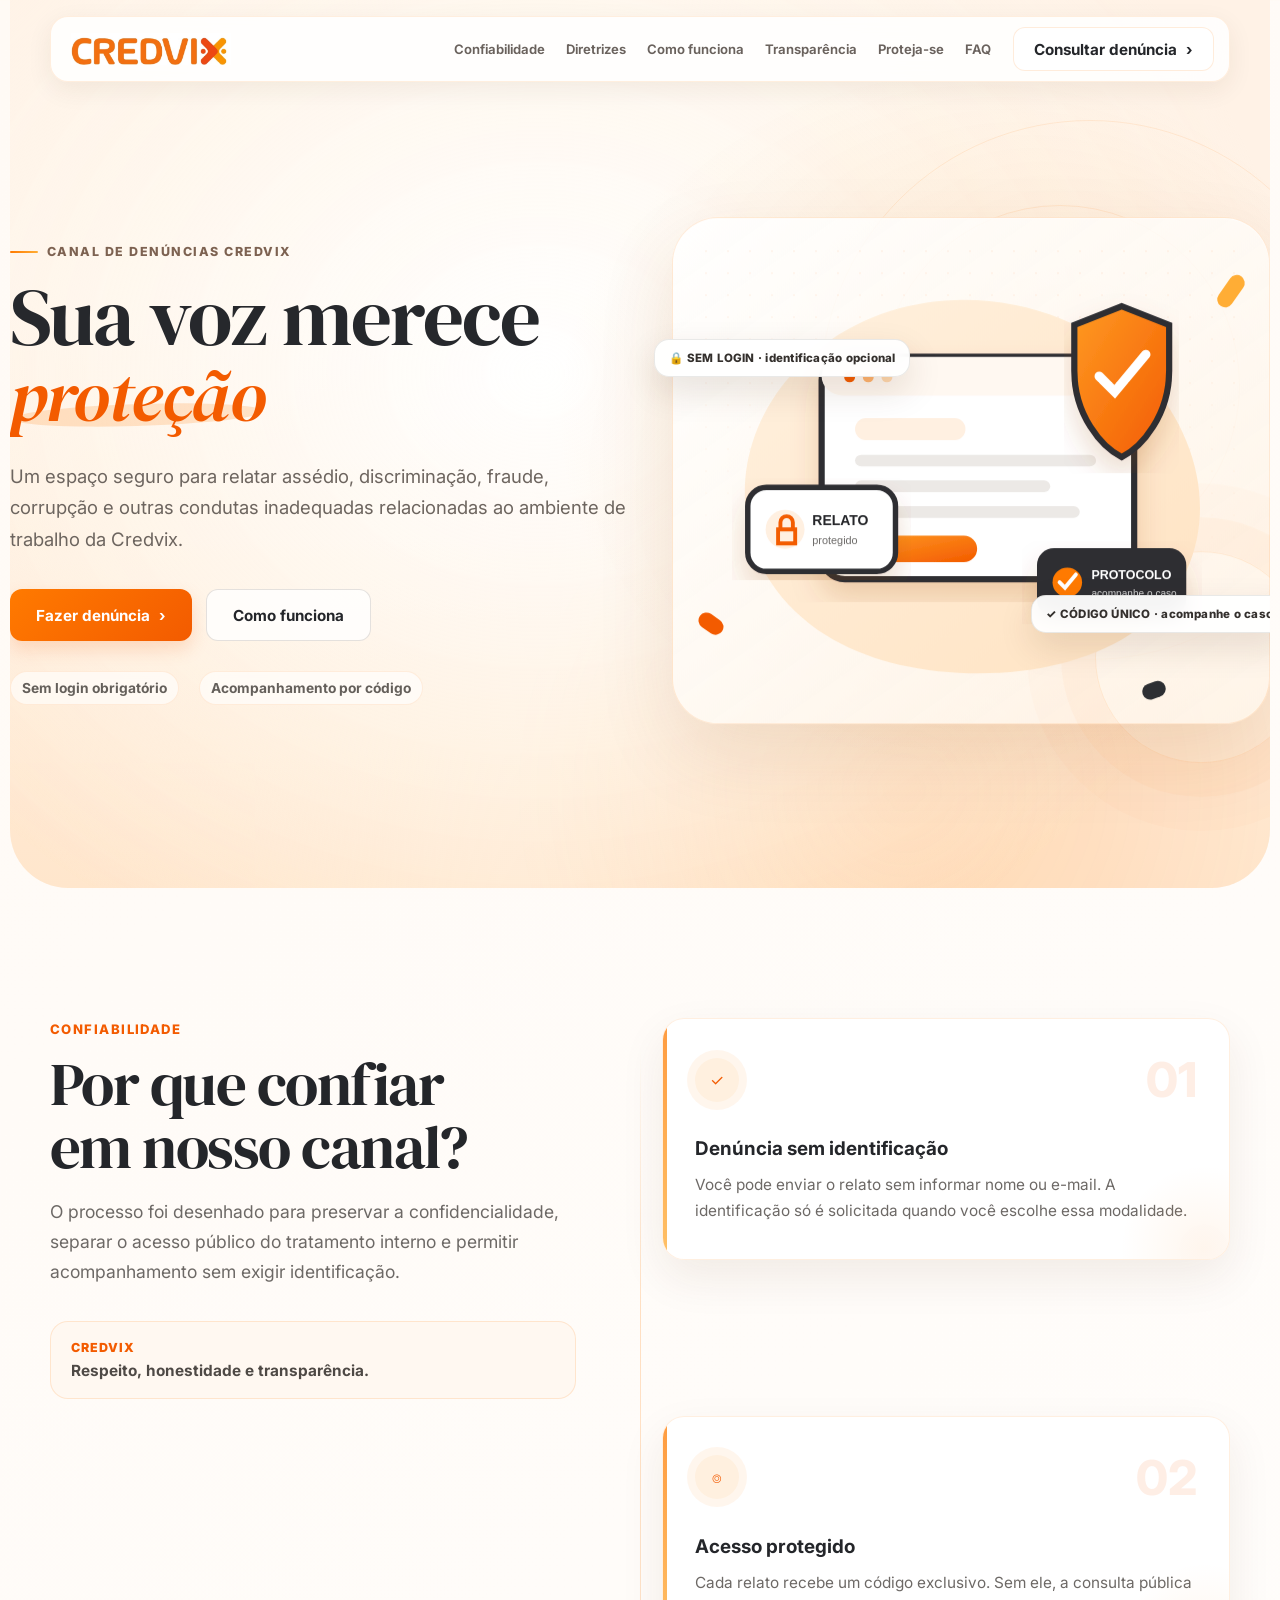
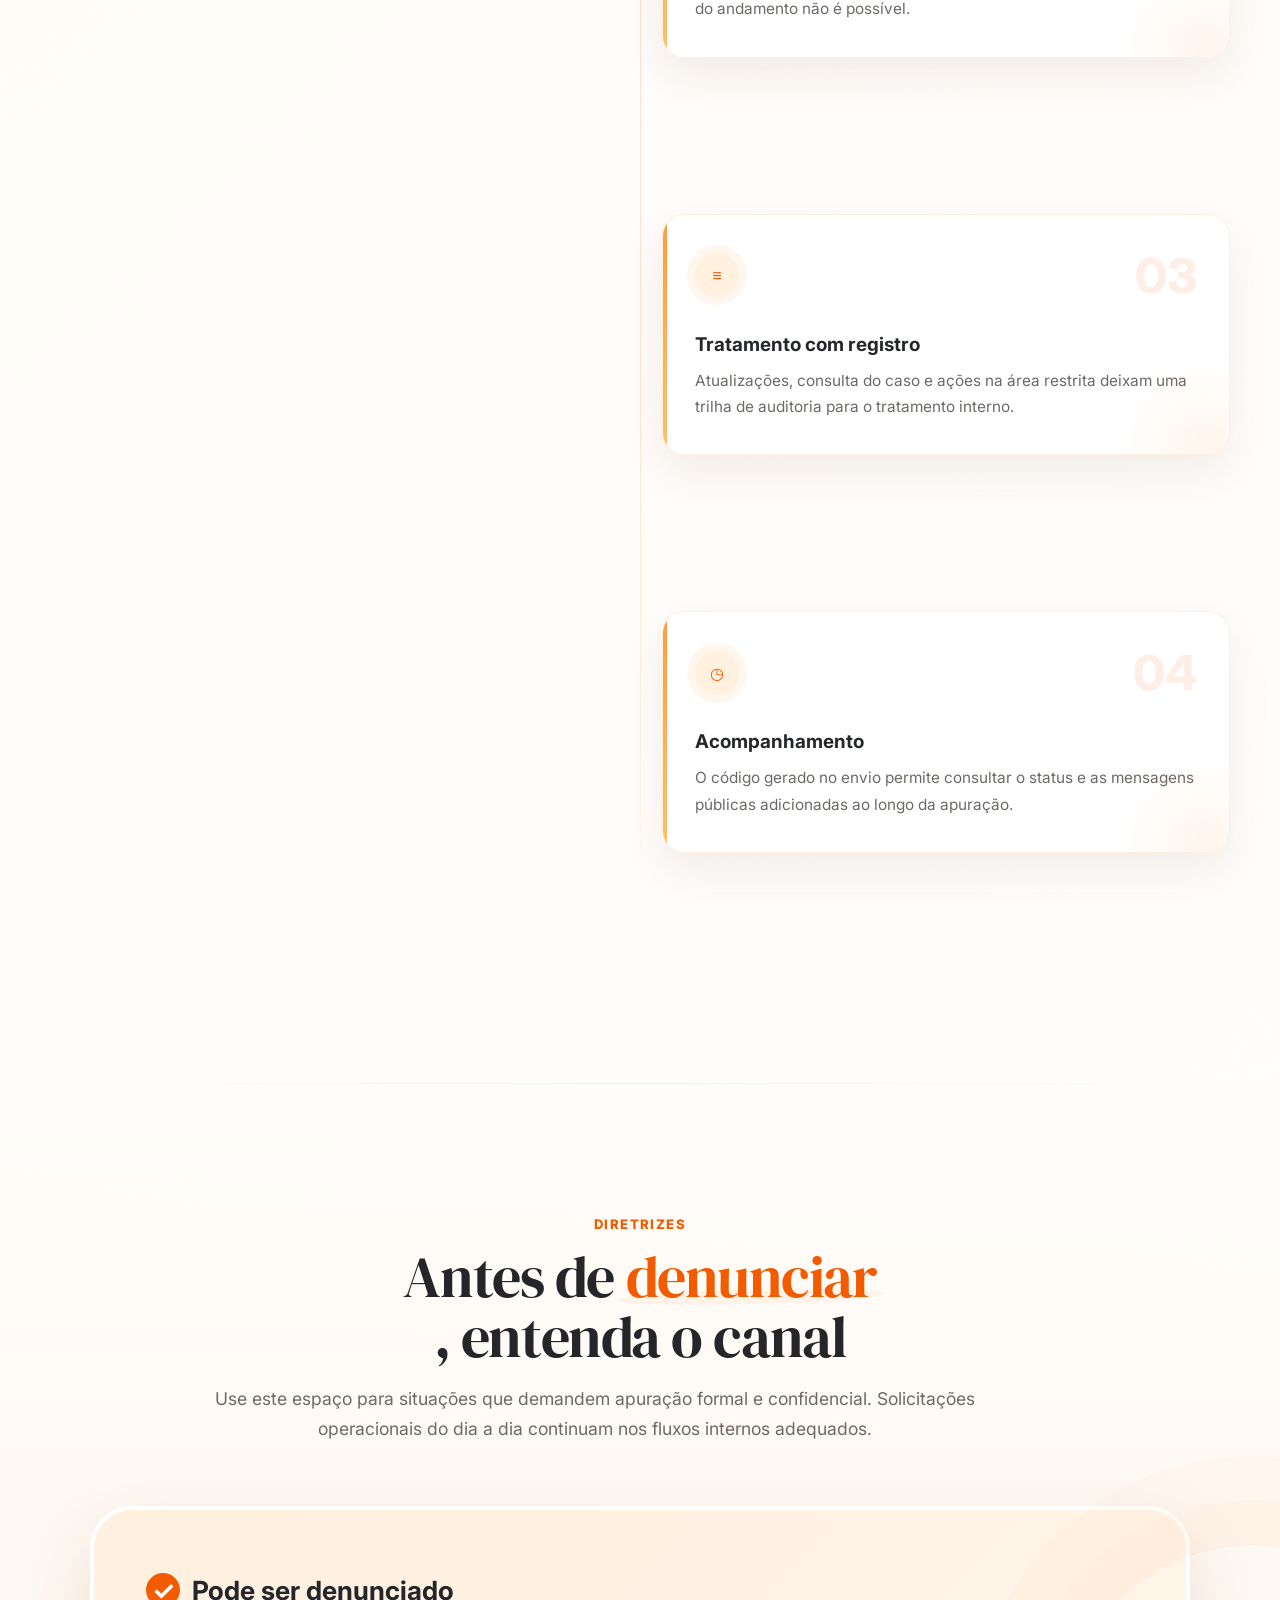
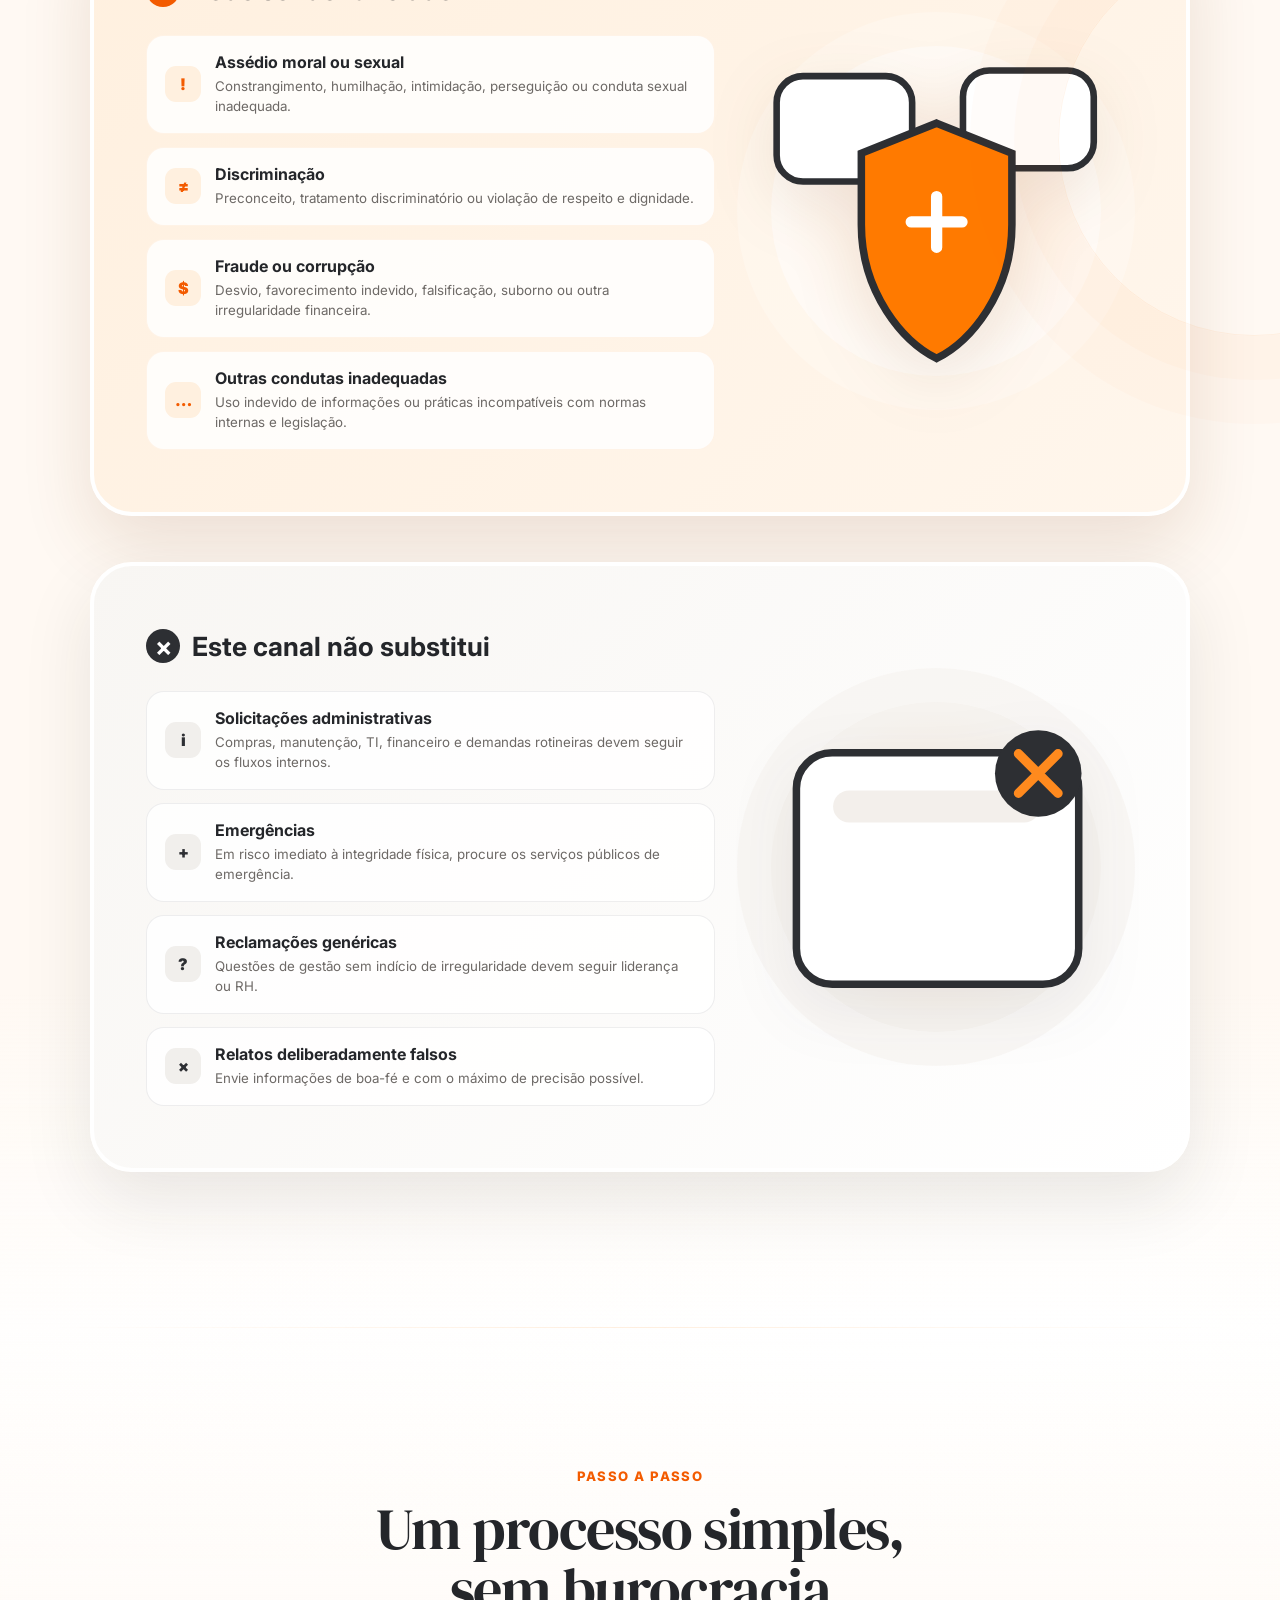
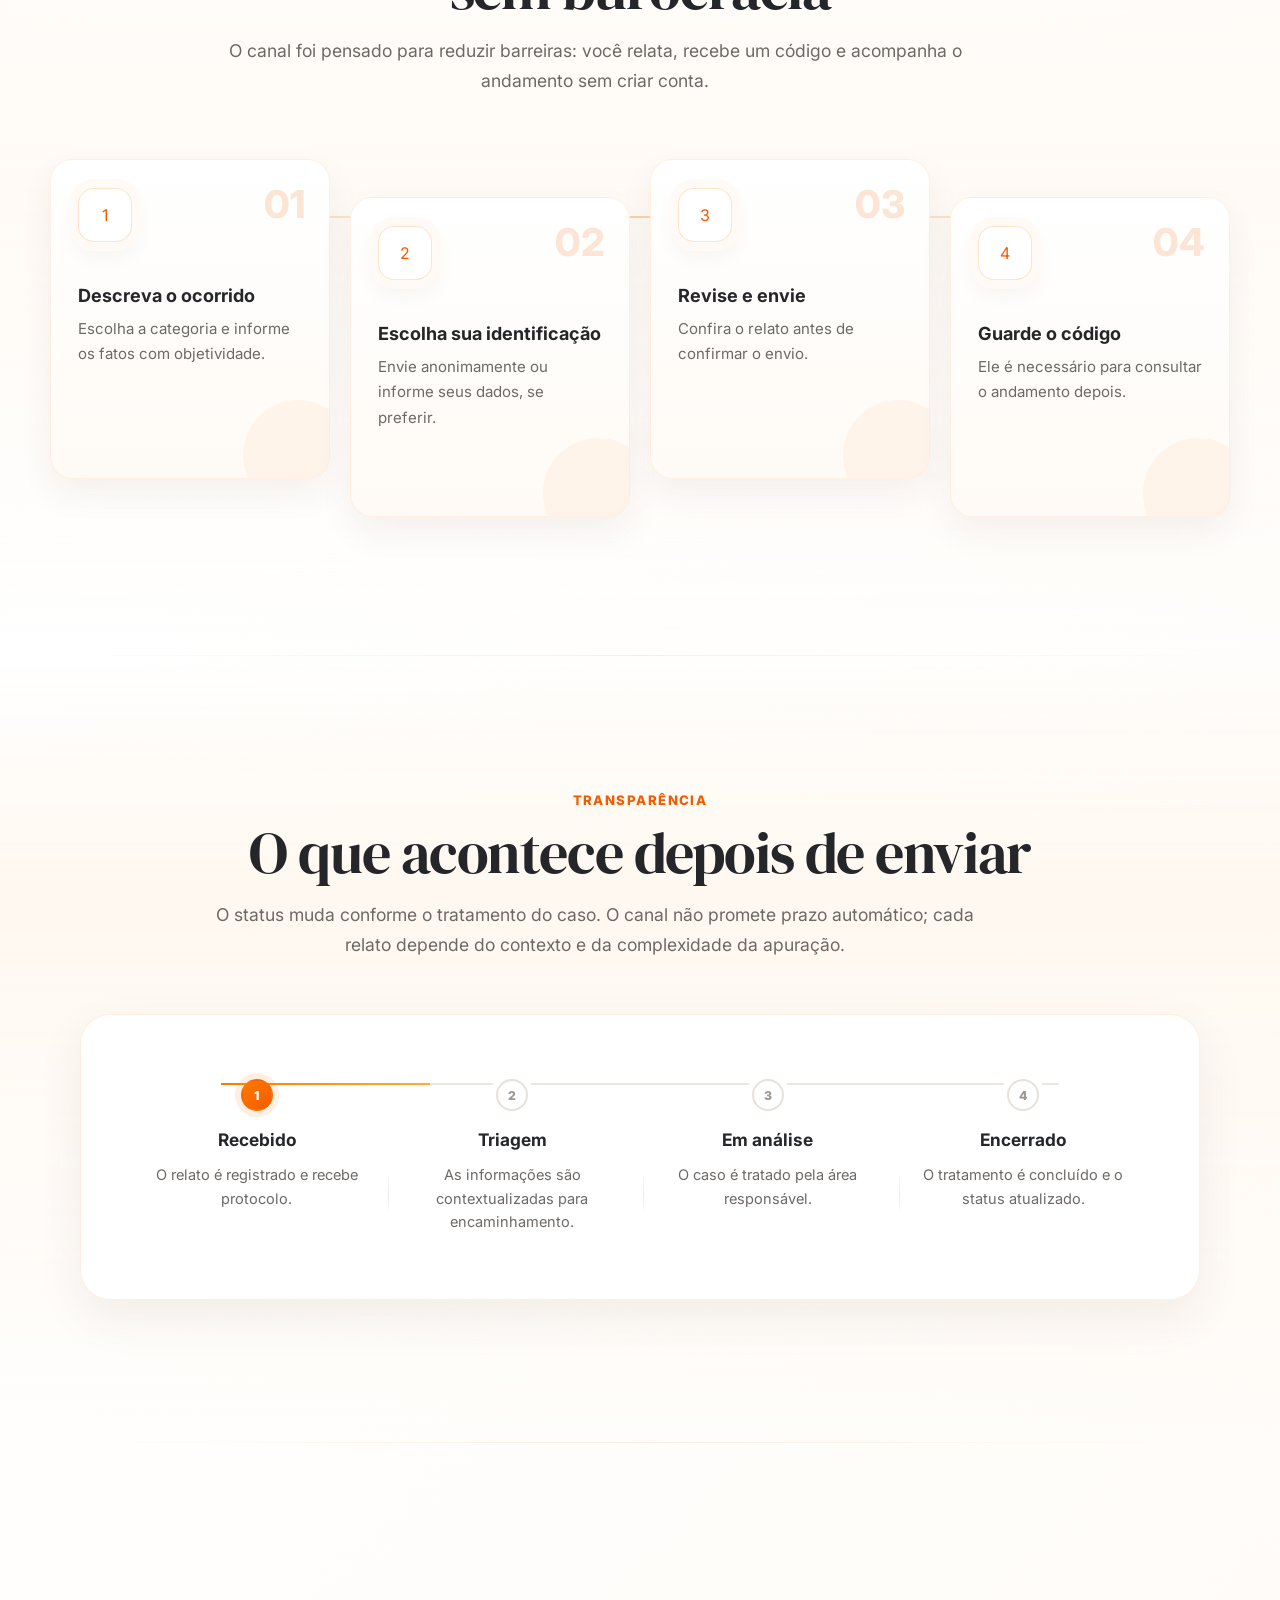
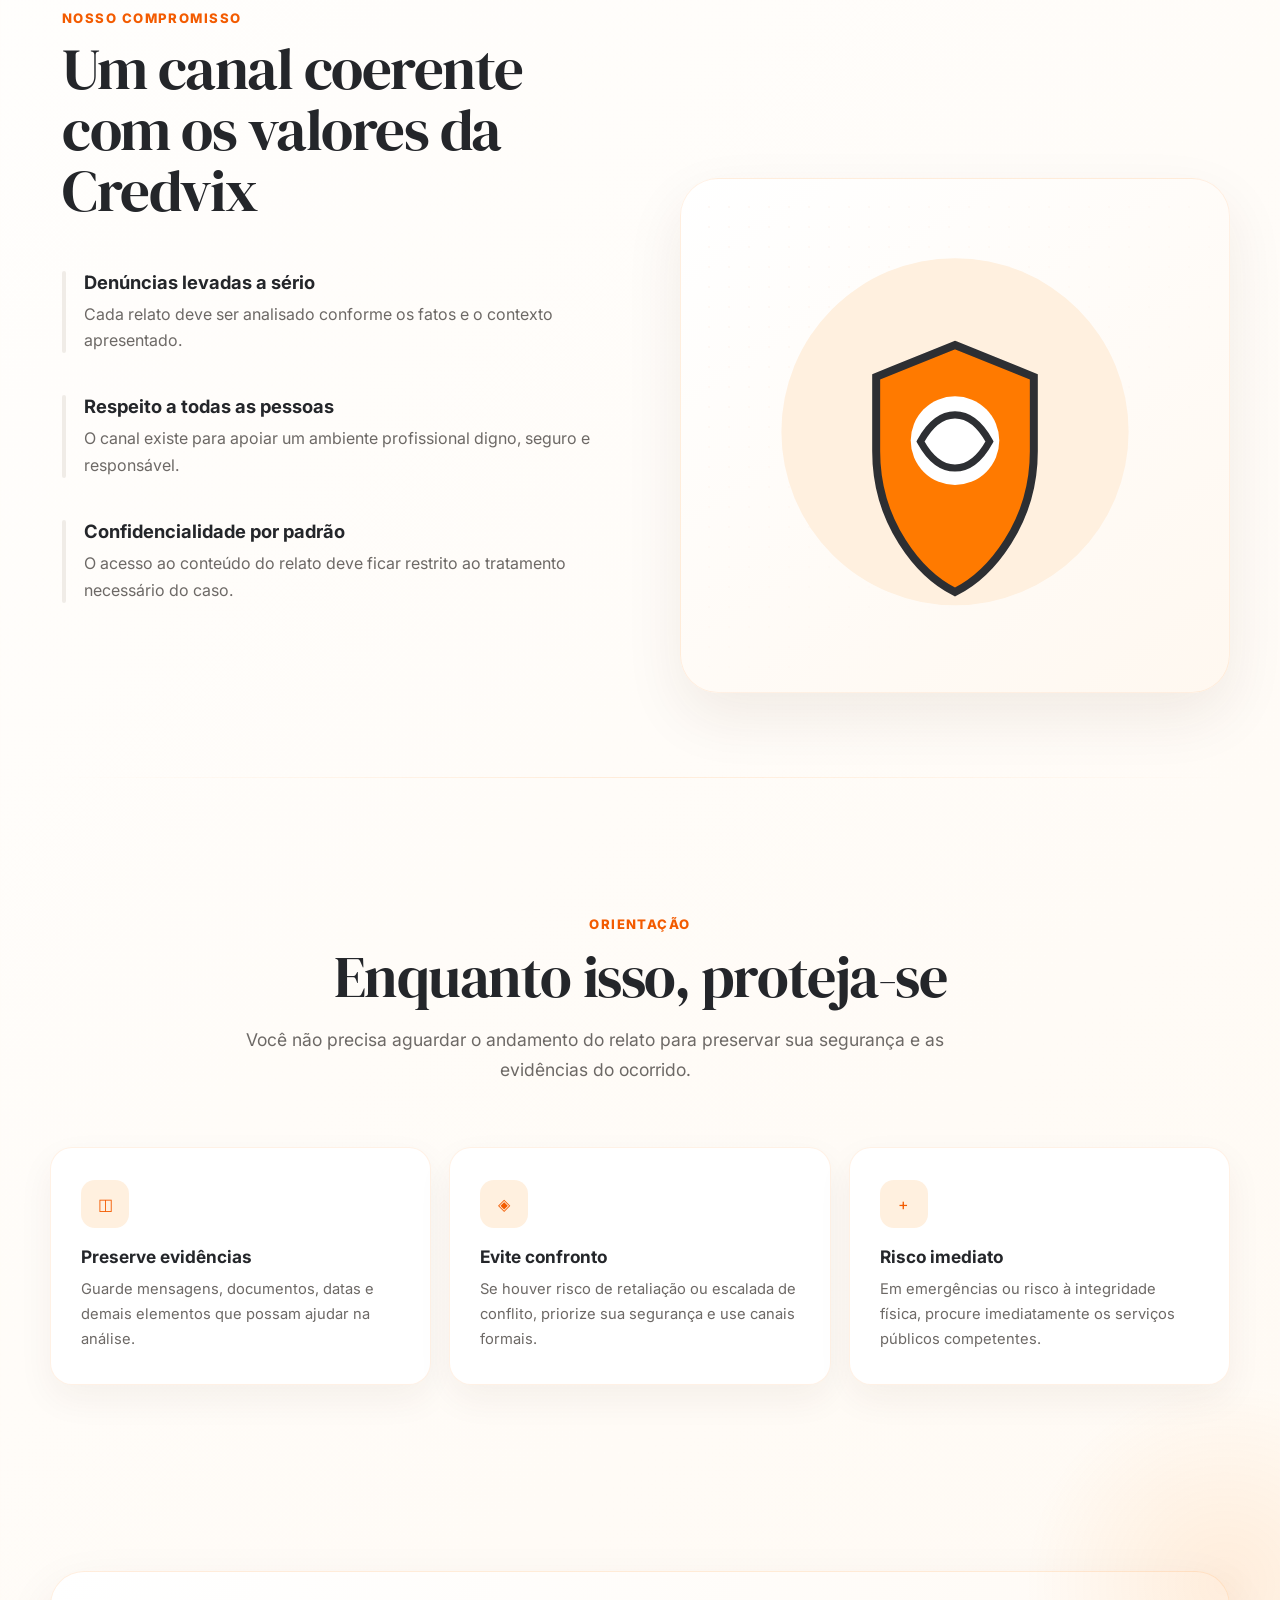
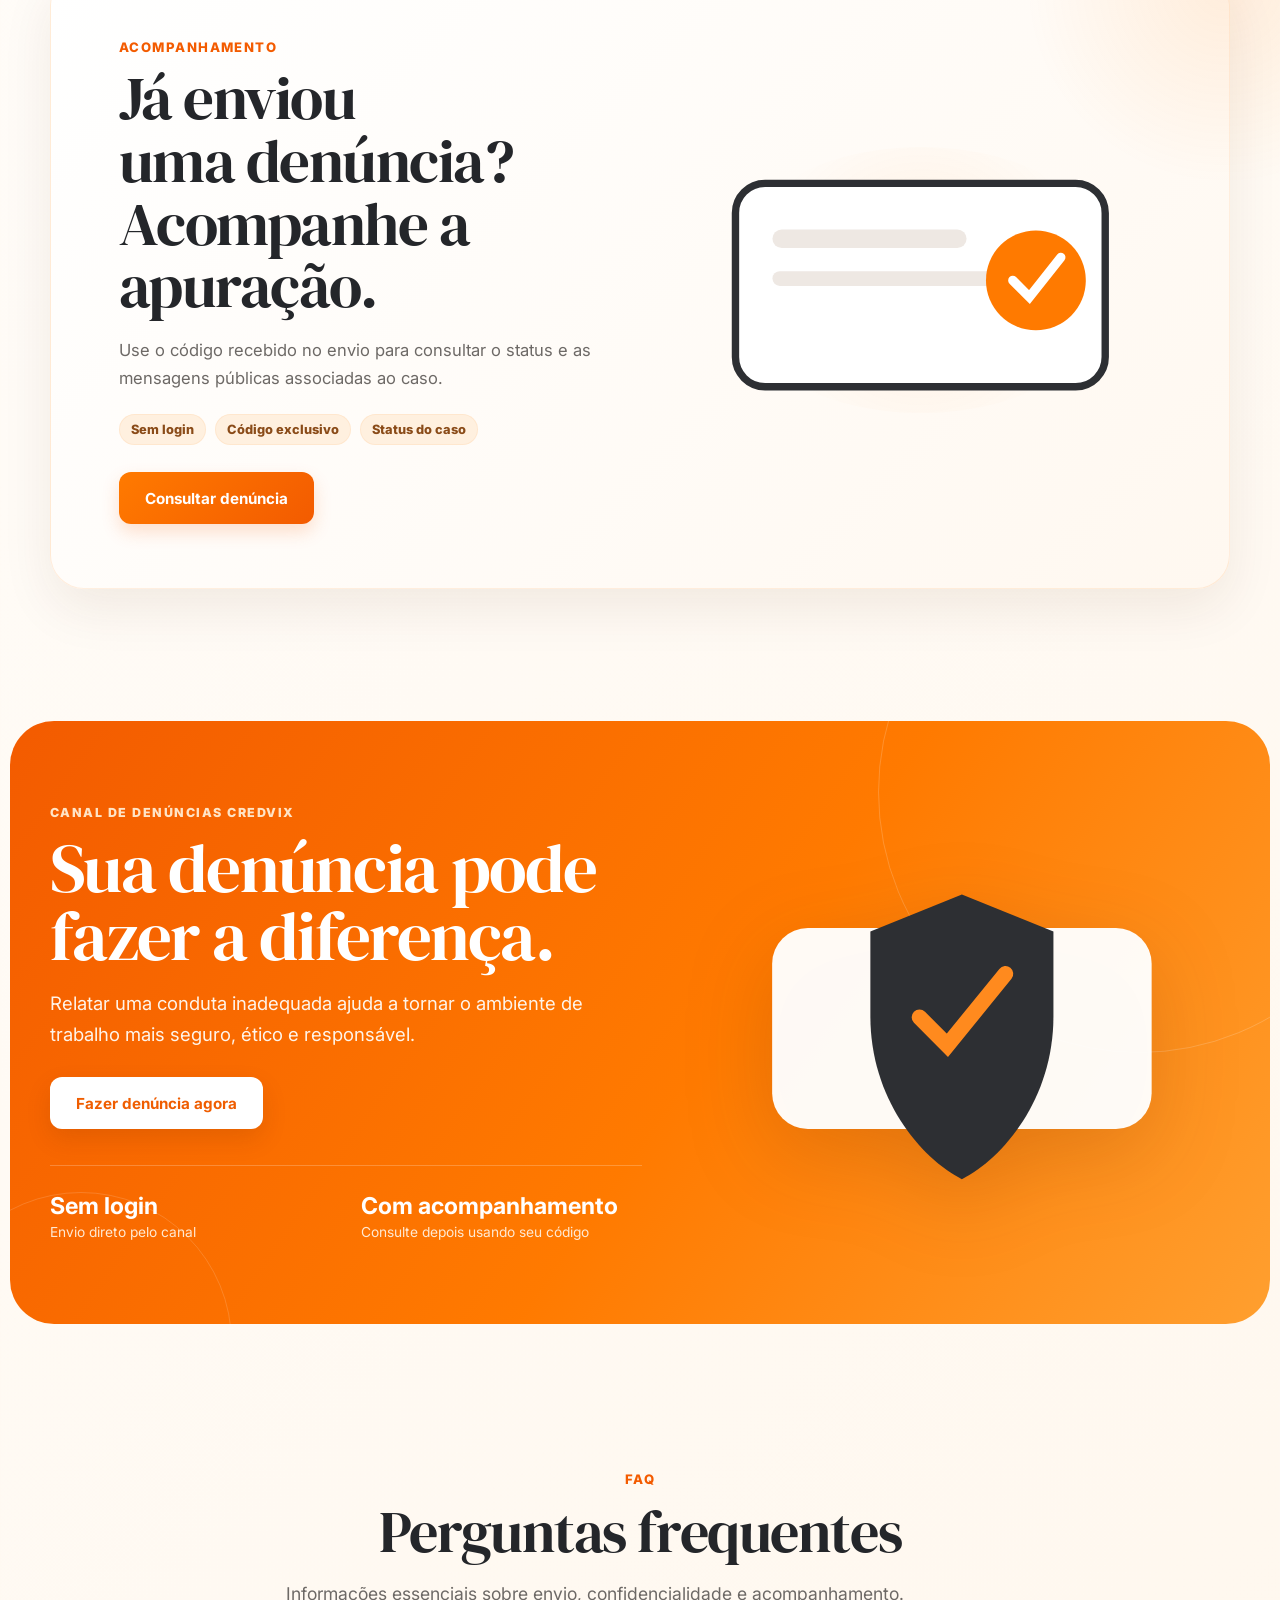
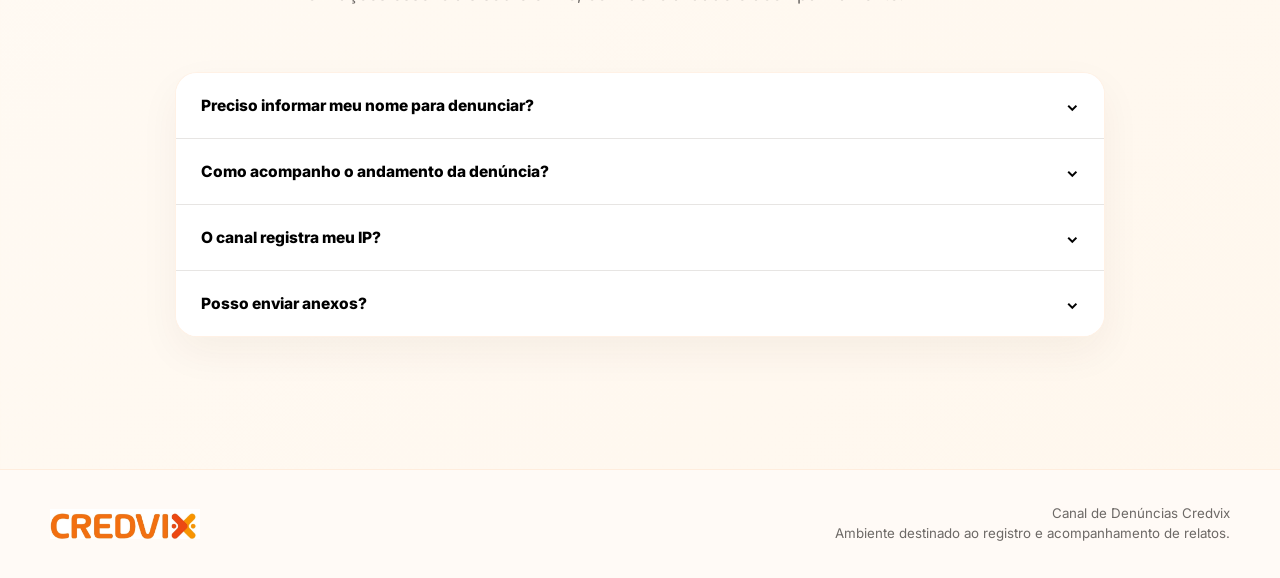
==== commit f1596a8c: "style: ativa refinamento das seções centrais" ====
--- a/index.html
+++ b/index.html
@@ -8,6 +8,8 @@
   <title>Credvix — Canal de Denúncias</title>
   <link rel="stylesheet" href="assets/styles.css">
   <link rel="stylesheet" href="assets/brand-refresh.css">
+  <link rel="stylesheet" href="assets/hero-visual-refresh.css">
+  <link rel="stylesheet" href="assets/mid-sections-refresh.css">
 </head>
 <body>
   <div class="scroll-progress" aria-hidden="true"><span></span></div>
@@ -25,303 +27,51 @@
       </nav>
       <div class="header-actions">
         <a class="btn btn-secondary" href="consultar.html">Consultar denúncia <span aria-hidden="true">›</span></a>
-        <button class="menu-toggle" type="button" aria-label="Abrir menu" aria-expanded="false">
-          <svg viewBox="0 0 24 24" fill="none" stroke="currentColor" stroke-width="2" stroke-linecap="round"><path d="M4 5h16M4 12h16M4 19h16"/></svg>
-        </button>
+        <button class="menu-toggle" type="button" aria-label="Abrir menu" aria-expanded="false"><svg viewBox="0 0 24 24" fill="none" stroke="currentColor" stroke-width="2" stroke-linecap="round"><path d="M4 5h16M4 12h16M4 19h16"/></svg></button>
       </div>
     </div>
   </header>
 
-  <div class="mobile-panel" aria-label="Menu móvel">
-    <a href="#confiabilidade">Confiabilidade</a><a href="#regras">Diretrizes</a><a href="#como-funciona">Como funciona</a><a href="#transparencia">Transparência</a><a href="#proteja-se">Proteja-se</a><a href="#faq">FAQ</a>
-    <a class="btn btn-primary" href="consultar.html">Consultar denúncia</a>
-  </div>
+  <div class="mobile-panel" aria-label="Menu móvel"><a href="#confiabilidade">Confiabilidade</a><a href="#regras">Diretrizes</a><a href="#como-funciona">Como funciona</a><a href="#transparencia">Transparência</a><a href="#proteja-se">Proteja-se</a><a href="#faq">FAQ</a><a class="btn btn-primary" href="consultar.html">Consultar denúncia</a></div>
 
   <main>
     <div class="hero-wrap">
       <section class="hero">
-        <div class="hero-orbit hero-orbit-a" aria-hidden="true"></div>
-        <div class="hero-orbit hero-orbit-b" aria-hidden="true"></div>
+        <div class="hero-orbit hero-orbit-a" aria-hidden="true"></div><div class="hero-orbit hero-orbit-b" aria-hidden="true"></div>
         <div class="container hero-grid">
           <div class="hero-copy reveal" data-reveal>
             <span class="hero-kicker"><span></span> Canal de Denúncias Credvix</span>
             <h1>Sua voz merece<br><span class="accent-word">proteção</span></h1>
             <p>Um espaço seguro para relatar assédio, discriminação, fraude, corrupção e outras condutas inadequadas relacionadas ao ambiente de trabalho da Credvix.</p>
-            <div class="hero-actions">
-              <a class="btn btn-primary btn-lg" href="formulario.html">Fazer denúncia
-                <svg viewBox="0 0 24 24" fill="none" stroke="currentColor" stroke-width="1.8" stroke-linecap="round" stroke-linejoin="round"><path d="M9 6s6 4.4 6 6-6 6-6 6"/></svg>
-              </a>
-              <a class="btn btn-outline btn-lg" href="#como-funciona">Como funciona</a>
-            </div>
-            <div class="hero-notes">
-              <span><svg viewBox="0 0 24 24" fill="none" stroke="currentColor" stroke-width="1.8"><path d="M12 3 5 6v5c0 4.7 2.9 8.1 7 10 4.1-1.9 7-5.3 7-10V6l-7-3Z"/><path d="m9 12 2 2 4-4"/></svg> Sem login obrigatório</span>
-              <span><svg viewBox="0 0 24 24" fill="none" stroke="currentColor" stroke-width="1.8"><circle cx="12" cy="12" r="9"/><path d="M12 7v5l3 2"/></svg> Acompanhamento por código</span>
-            </div>
+            <div class="hero-actions"><a class="btn btn-primary btn-lg" href="formulario.html">Fazer denúncia <span aria-hidden="true">›</span></a><a class="btn btn-outline btn-lg" href="#como-funciona">Como funciona</a></div>
+            <div class="hero-notes"><span>Sem login obrigatório</span><span>Acompanhamento por código</span></div>
           </div>
-
-          <div class="hero-visual reveal reveal-right" data-reveal aria-hidden="true">
-            <div class="hero-illustration float-scene" data-parallax="0.045">
-              <svg class="hero-svg" viewBox="0 0 720 600" role="img" aria-label="Ilustração de um canal digital protegido">
-                <defs>
-                  <linearGradient id="heroBg" x1="0" y1="0" x2="1" y2="1"><stop stop-color="#fff1df"/><stop offset="1" stop-color="#ffe3c2"/></linearGradient>
-                  <linearGradient id="heroOrange" x1="0" y1="0" x2="1" y2="1"><stop stop-color="#ff9a23"/><stop offset="1" stop-color="#f35b00"/></linearGradient>
-                  <filter id="heroShadow"><feDropShadow dx="0" dy="20" stdDeviation="18" flood-color="#9a4a12" flood-opacity=".18"/></filter>
-                </defs>
-                <path d="M91 420c-46-96-19-210 78-284 104-79 253-76 357-9 102 65 160 192 111 299-42 92-157 134-280 131-118-3-220-47-266-137Z" fill="url(#heroBg)"/>
-                <g filter="url(#heroShadow)">
-                  <rect x="168" y="150" width="402" height="286" rx="30" fill="#fff" stroke="#2d2f33" stroke-width="8"/>
-                  <rect x="168" y="150" width="402" height="50" rx="28" fill="#fff8f1"/>
-                  <circle cx="204" cy="176" r="7" fill="#f35b00"/><circle cx="228" cy="176" r="7" fill="#ffb46f"/><circle cx="252" cy="176" r="7" fill="#ffd7ad"/>
-                  <rect x="211" y="229" width="142" height="28" rx="14" fill="#fff0e1"/>
-                  <rect x="211" y="276" width="310" height="15" rx="8" fill="#ece9e6"/>
-                  <rect x="211" y="309" width="251" height="15" rx="8" fill="#ece9e6"/>
-                  <rect x="211" y="342" width="289" height="15" rx="8" fill="#ece9e6"/>
-                  <rect x="211" y="380" width="157" height="34" rx="17" fill="url(#heroOrange)"/>
-                  <path d="m327 397 17 0m-7-8 8 8-8 8" fill="none" stroke="#fff" stroke-width="4" stroke-linecap="round" stroke-linejoin="round"/>
-                </g>
-                <g transform="translate(478 78)" filter="url(#heroShadow)">
-                  <path d="M76 7 137 31v59c0 57-35 98-61 111-26-13-61-54-61-111V31L76 7Z" fill="url(#heroOrange)" stroke="#2d2f33" stroke-width="8"/>
-                  <path d="m47 97 20 20 40-48" fill="none" stroke="#fff" stroke-width="12" stroke-linecap="round" stroke-linejoin="round"/>
-                </g>
-                <g transform="translate(73 318)" filter="url(#heroShadow)">
-                  <rect width="190" height="108" rx="24" fill="#fff" stroke="#2d2f33" stroke-width="7"/>
-                  <circle cx="48" cy="54" r="25" fill="#fff0e1"/>
-                  <path d="M42 54v-9a8 8 0 0 1 16 0v9m-19 0h22v18H39z" fill="none" stroke="#f35b00" stroke-width="5" stroke-linecap="round" stroke-linejoin="round"/>
-                  <text x="83" y="49" fill="#25272a" font-size="18" font-family="Arial" font-weight="700">RELATO</text>
-                  <text x="83" y="73" fill="#6c6a68" font-size="14" font-family="Arial">protegido</text>
-                </g>
-                <g transform="translate(445 396)" filter="url(#heroShadow)">
-                  <rect width="192" height="88" rx="22" fill="#2d2f33"/>
-                  <circle cx="39" cy="44" r="19" fill="#ff7a00"/>
-                  <path d="m29 44 7 7 14-17" fill="none" stroke="#fff" stroke-width="5" stroke-linecap="round" stroke-linejoin="round"/>
-                  <text x="70" y="40" fill="#fff" font-size="16" font-family="Arial" font-weight="700">PROTOCOLO</text>
-                  <text x="70" y="63" fill="#d7d7d7" font-size="13" font-family="Arial">acompanhe o caso</text>
-                </g>
-              </svg>
-              <span class="spark spark-a"></span><span class="spark spark-b"></span><span class="spark spark-c"></span>
-            </div>
-          </div>
+          <div class="hero-visual reveal reveal-right" data-reveal aria-hidden="true"><div class="hero-illustration float-scene" data-parallax="0.045"><svg class="hero-svg" viewBox="0 0 720 600"><defs><linearGradient id="heroBg" x1="0" y1="0" x2="1" y2="1"><stop stop-color="#fff1df"/><stop offset="1" stop-color="#ffe3c2"/></linearGradient><linearGradient id="heroOrange" x1="0" y1="0" x2="1" y2="1"><stop stop-color="#ff9a23"/><stop offset="1" stop-color="#f35b00"/></linearGradient><filter id="heroShadow"><feDropShadow dx="0" dy="20" stdDeviation="18" flood-color="#9a4a12" flood-opacity=".18"/></filter></defs><path d="M91 420c-46-96-19-210 78-284 104-79 253-76 357-9 102 65 160 192 111 299-42 92-157 134-280 131-118-3-220-47-266-137Z" fill="url(#heroBg)"/><g filter="url(#heroShadow)"><rect x="168" y="150" width="402" height="286" rx="30" fill="#fff" stroke="#2d2f33" stroke-width="8"/><rect x="168" y="150" width="402" height="50" rx="28" fill="#fff8f1"/><circle cx="204" cy="176" r="7" fill="#f35b00"/><circle cx="228" cy="176" r="7" fill="#ffb46f"/><circle cx="252" cy="176" r="7" fill="#ffd7ad"/><rect x="211" y="229" width="142" height="28" rx="14" fill="#fff0e1"/><rect x="211" y="276" width="310" height="15" rx="8" fill="#ece9e6"/><rect x="211" y="309" width="251" height="15" rx="8" fill="#ece9e6"/><rect x="211" y="342" width="289" height="15" rx="8" fill="#ece9e6"/><rect x="211" y="380" width="157" height="34" rx="17" fill="url(#heroOrange)"/></g><g transform="translate(478 78)" filter="url(#heroShadow)"><path d="M76 7 137 31v59c0 57-35 98-61 111-26-13-61-54-61-111V31L76 7Z" fill="url(#heroOrange)" stroke="#2d2f33" stroke-width="8"/><path d="m47 97 20 20 40-48" fill="none" stroke="#fff" stroke-width="12" stroke-linecap="round"/></g><g transform="translate(73 318)" filter="url(#heroShadow)"><rect width="190" height="108" rx="24" fill="#fff" stroke="#2d2f33" stroke-width="7"/><circle cx="48" cy="54" r="25" fill="#fff0e1"/><path d="M42 54v-9a8 8 0 0 1 16 0v9m-19 0h22v18H39z" fill="none" stroke="#f35b00" stroke-width="5"/><text x="83" y="49" fill="#25272a" font-size="18" font-family="Arial" font-weight="700">RELATO</text><text x="83" y="73" fill="#6c6a68" font-size="14" font-family="Arial">protegido</text></g><g transform="translate(445 396)" filter="url(#heroShadow)"><rect width="192" height="88" rx="22" fill="#2d2f33"/><circle cx="39" cy="44" r="19" fill="#ff7a00"/><path d="m29 44 7 7 14-17" fill="none" stroke="#fff" stroke-width="5" stroke-linecap="round"/><text x="70" y="40" fill="#fff" font-size="16" font-family="Arial" font-weight="700">PROTOCOLO</text><text x="70" y="63" fill="#d7d7d7" font-size="13" font-family="Arial">acompanhe o caso</text></g></svg><span class="spark spark-a"></span><span class="spark spark-b"></span><span class="spark spark-c"></span></div></div>
         </div>
       </section>
     </div>
 
-    <section class="section trust-section" id="confiabilidade">
-      <div class="container trust-grid">
-        <div class="split-heading reveal" data-reveal>
-          <span class="eyebrow">Confiabilidade</span>
-          <h2>Por que confiar em nosso canal?</h2>
-          <p>O processo foi desenhado para preservar a confidencialidade, separar o acesso público do tratamento interno e permitir acompanhamento sem exigir identificação.</p>
-          <div class="mini-seal"><span>Credvix</span><strong>Respeito, honestidade e transparência.</strong></div>
-        </div>
-        <div class="trust-list">
-          <article class="trust-card reveal" data-reveal style="--stack:0">
-            <div class="card-head"><span class="icon-ring"><svg viewBox="0 0 24 24" fill="none" stroke="currentColor" stroke-width="1.6"><path d="M12 3 5 6v5c0 4.7 2.9 8.1 7 10 4.1-1.9 7-5.3 7-10V6l-7-3Z"/><path d="m9 12 2 2 4-4"/></svg></span><span class="card-number">01</span></div>
-            <h3>Denúncia sem identificação</h3><p>Você pode enviar o relato sem informar nome ou e-mail. A identificação só é solicitada quando você escolhe essa modalidade.</p>
-          </article>
-          <article class="trust-card reveal" data-reveal style="--stack:1">
-            <div class="card-head"><span class="icon-ring"><svg viewBox="0 0 24 24" fill="none" stroke="currentColor" stroke-width="1.6"><path d="M6 10V7a6 6 0 0 1 12 0v3"/><rect x="4" y="10" width="16" height="11" rx="2"/><path d="M12 14v3"/></svg></span><span class="card-number">02</span></div>
-            <h3>Acesso protegido</h3><p>Cada relato recebe um código exclusivo. Sem ele, a consulta pública do andamento não é possível.</p>
-          </article>
-          <article class="trust-card reveal" data-reveal style="--stack:2">
-            <div class="card-head"><span class="icon-ring"><svg viewBox="0 0 24 24" fill="none" stroke="currentColor" stroke-width="1.6"><path d="M5 5h14v14H5zM8 9h8M8 13h5"/><path d="m16 16 2 2 3-4"/></svg></span><span class="card-number">03</span></div>
-            <h3>Tratamento com registro</h3><p>Atualizações, consulta do caso e ações na área restrita deixam uma trilha de auditoria para o tratamento interno.</p>
-          </article>
-          <article class="trust-card reveal" data-reveal style="--stack:3">
-            <div class="card-head"><span class="icon-ring"><svg viewBox="0 0 24 24" fill="none" stroke="currentColor" stroke-width="1.6"><circle cx="12" cy="12" r="9"/><path d="M12 7v5l3 2"/></svg></span><span class="card-number">04</span></div>
-            <h3>Acompanhamento</h3><p>O código gerado no envio permite consultar o status e as mensagens públicas adicionadas ao longo da apuração.</p>
-          </article>
-        </div>
-      </div>
-    </section>
+    <section class="section trust-section" id="confiabilidade"><div class="container trust-grid"><div class="split-heading reveal" data-reveal><span class="eyebrow">Confiabilidade</span><h2>Por que confiar em nosso canal?</h2><p>O processo foi desenhado para preservar a confidencialidade, separar o acesso público do tratamento interno e permitir acompanhamento sem exigir identificação.</p><div class="mini-seal"><span>Credvix</span><strong>Respeito, honestidade e transparência.</strong></div></div><div class="trust-list"><article class="trust-card reveal" data-reveal style="--stack:0"><div class="card-head"><span class="icon-ring">✓</span><span class="card-number">01</span></div><h3>Denúncia sem identificação</h3><p>Você pode enviar o relato sem informar nome ou e-mail. A identificação só é solicitada quando você escolhe essa modalidade.</p></article><article class="trust-card reveal" data-reveal style="--stack:1"><div class="card-head"><span class="icon-ring">⌾</span><span class="card-number">02</span></div><h3>Acesso protegido</h3><p>Cada relato recebe um código exclusivo. Sem ele, a consulta pública do andamento não é possível.</p></article><article class="trust-card reveal" data-reveal style="--stack:2"><div class="card-head"><span class="icon-ring">≡</span><span class="card-number">03</span></div><h3>Tratamento com registro</h3><p>Atualizações, consulta do caso e ações na área restrita deixam uma trilha de auditoria para o tratamento interno.</p></article><article class="trust-card reveal" data-reveal style="--stack:3"><div class="card-head"><span class="icon-ring">◷</span><span class="card-number">04</span></div><h3>Acompanhamento</h3><p>O código gerado no envio permite consultar o status e as mensagens públicas adicionadas ao longo da apuração.</p></article></div></div></section>
 
-    <section class="section guidelines-section" id="regras">
-      <div class="container">
-        <div class="section-heading reveal" data-reveal><span class="eyebrow">Diretrizes</span><h2>Antes de <span class="text-accent">denunciar</span>, entenda o canal</h2><p>Use este espaço para situações que demandem apuração formal e confidencial. Solicitações operacionais do dia a dia continuam nos fluxos internos adequados.</p></div>
-        <div class="guideline-stack">
-          <article class="guideline-card good reveal" data-reveal>
-            <div class="guideline-copy">
-              <h3><span><svg width="18" height="18" viewBox="0 0 24 24" fill="none" stroke="currentColor" stroke-width="2.5"><path d="m5 12 4 4L19 6"/></svg></span>Pode ser denunciado</h3>
-              <div class="guideline-items">
-                <div class="guideline-item"><span class="item-icon">!</span><div><strong>Assédio moral ou sexual</strong><small>Constrangimento, humilhação, intimidação, perseguição ou conduta sexual inadequada.</small></div></div>
-                <div class="guideline-item"><span class="item-icon">≠</span><div><strong>Discriminação</strong><small>Preconceito, tratamento discriminatório ou violação de respeito e dignidade.</small></div></div>
-                <div class="guideline-item"><span class="item-icon">$</span><div><strong>Fraude ou corrupção</strong><small>Desvio, favorecimento indevido, falsificação, suborno ou outra irregularidade financeira.</small></div></div>
-                <div class="guideline-item"><span class="item-icon">…</span><div><strong>Outras condutas inadequadas</strong><small>Uso indevido de informações ou práticas incompatíveis com normas internas e legislação.</small></div></div>
-              </div>
-            </div>
-            <div class="guideline-visual" aria-hidden="true">
-              <svg viewBox="0 0 420 420">
-                <defs><linearGradient id="gShield" x1="0" y1="0" x2="1" y2="1"><stop stop-color="#ffab45"/><stop offset="1" stop-color="#f35b00"/></linearGradient></defs>
-                <rect x="40" y="66" width="144" height="112" rx="28" fill="#fff" stroke="#2d2f33" stroke-width="7" transform="rotate(-6 112 122)"/>
-                <rect x="238" y="60" width="139" height="104" rx="28" fill="#fff" stroke="#2d2f33" stroke-width="7" transform="rotate(5 307 112)"/>
-                <rect x="54" y="245" width="135" height="105" rx="28" fill="#fff" stroke="#2d2f33" stroke-width="7" transform="rotate(4 121 297)"/>
-                <rect x="234" y="248" width="139" height="101" rx="28" fill="#fff" stroke="#2d2f33" stroke-width="7" transform="rotate(-4 304 299)"/>
-                <path d="M210 116 290 148v76c0 72-44 124-80 142-36-18-80-70-80-142v-76l80-32Z" fill="url(#gShield)" stroke="#2d2f33" stroke-width="8"/>
-                <path d="M183 221h54M210 194v54" stroke="#fff" stroke-width="12" stroke-linecap="round"/>
-                <circle cx="103" cy="116" r="20" fill="#fff1df"/><path d="M92 116h22" stroke="#f35b00" stroke-width="6" stroke-linecap="round"/>
-                <circle cx="314" cy="111" r="20" fill="#fff1df"/><path d="M303 111h22" stroke="#f35b00" stroke-width="6" stroke-linecap="round"/>
-              </svg>
-            </div>
-          </article>
+    <section class="section guidelines-section" id="regras"><div class="container"><div class="section-heading reveal" data-reveal><span class="eyebrow">Diretrizes</span><h2>Antes de <span class="text-accent">denunciar</span>, entenda o canal</h2><p>Use este espaço para situações que demandem apuração formal e confidencial. Solicitações operacionais do dia a dia continuam nos fluxos internos adequados.</p></div><div class="guideline-stack"><article class="guideline-card good reveal" data-reveal><div class="guideline-copy"><h3><span>✓</span>Pode ser denunciado</h3><div class="guideline-items"><div class="guideline-item"><span class="item-icon">!</span><div><strong>Assédio moral ou sexual</strong><small>Constrangimento, humilhação, intimidação, perseguição ou conduta sexual inadequada.</small></div></div><div class="guideline-item"><span class="item-icon">≠</span><div><strong>Discriminação</strong><small>Preconceito, tratamento discriminatório ou violação de respeito e dignidade.</small></div></div><div class="guideline-item"><span class="item-icon">$</span><div><strong>Fraude ou corrupção</strong><small>Desvio, favorecimento indevido, falsificação, suborno ou outra irregularidade financeira.</small></div></div><div class="guideline-item"><span class="item-icon">…</span><div><strong>Outras condutas inadequadas</strong><small>Uso indevido de informações ou práticas incompatíveis com normas internas e legislação.</small></div></div></div></div><div class="guideline-visual"><svg viewBox="0 0 420 420"><rect x="40" y="66" width="144" height="112" rx="28" fill="#fff" stroke="#2d2f33" stroke-width="7"/><rect x="238" y="60" width="139" height="104" rx="28" fill="#fff" stroke="#2d2f33" stroke-width="7"/><path d="M210 116 290 148v76c0 72-44 124-80 142-36-18-80-70-80-142v-76l80-32Z" fill="#ff7a00" stroke="#2d2f33" stroke-width="8"/><path d="M183 221h54M210 194v54" stroke="#fff" stroke-width="12" stroke-linecap="round"/></svg></div></article><article class="guideline-card bad reveal" data-reveal><div class="guideline-copy"><h3><span>×</span>Este canal não substitui</h3><div class="guideline-items"><div class="guideline-item"><span class="item-icon">i</span><div><strong>Solicitações administrativas</strong><small>Compras, manutenção, TI, financeiro e demandas rotineiras devem seguir os fluxos internos.</small></div></div><div class="guideline-item"><span class="item-icon">+</span><div><strong>Emergências</strong><small>Em risco imediato à integridade física, procure os serviços públicos de emergência.</small></div></div><div class="guideline-item"><span class="item-icon">?</span><div><strong>Reclamações genéricas</strong><small>Questões de gestão sem indício de irregularidade devem seguir liderança ou RH.</small></div></div><div class="guideline-item"><span class="item-icon">×</span><div><strong>Relatos deliberadamente falsos</strong><small>Envie informações de boa-fé e com o máximo de precisão possível.</small></div></div></div></div><div class="guideline-visual visual-neutral"><svg viewBox="0 0 420 420"><rect x="61" y="88" width="300" height="246" rx="38" fill="#fff" stroke="#2d2f33" stroke-width="8"/><rect x="100" y="128" width="220" height="34" rx="17" fill="#f3efeb"/><circle cx="318" cy="110" r="46" fill="#2d2f33"/><path d="m297 89 42 42m0-42-42 42" stroke="#ff8a1e" stroke-width="10" stroke-linecap="round"/></svg></div></article></div></div></section>
 
-          <article class="guideline-card bad reveal" data-reveal>
-            <div class="guideline-copy">
-              <h3><span><svg width="18" height="18" viewBox="0 0 24 24" fill="none" stroke="currentColor" stroke-width="2.5"><path d="m7 7 10 10M17 7 7 17"/></svg></span>Este canal não substitui</h3>
-              <div class="guideline-items">
-                <div class="guideline-item"><span class="item-icon">i</span><div><strong>Solicitações administrativas</strong><small>Compras, manutenção, TI, financeiro e demandas rotineiras devem seguir os fluxos internos.</small></div></div>
-                <div class="guideline-item"><span class="item-icon">+</span><div><strong>Emergências</strong><small>Em risco imediato à integridade física, procure os serviços públicos de emergência.</small></div></div>
-                <div class="guideline-item"><span class="item-icon">?</span><div><strong>Reclamações genéricas</strong><small>Questões de gestão sem indício de irregularidade devem seguir liderança ou RH.</small></div></div>
-                <div class="guideline-item"><span class="item-icon">×</span><div><strong>Relatos deliberadamente falsos</strong><small>Envie informações de boa-fé e com o máximo de precisão possível.</small></div></div>
-              </div>
-            </div>
-            <div class="guideline-visual visual-neutral" aria-hidden="true">
-              <svg viewBox="0 0 420 420">
-                <rect x="61" y="88" width="300" height="246" rx="38" fill="#fff" stroke="#2d2f33" stroke-width="8"/>
-                <rect x="100" y="128" width="220" height="34" rx="17" fill="#f3efeb"/>
-                <rect x="100" y="190" width="163" height="18" rx="9" fill="#e8e3de"/>
-                <rect x="100" y="232" width="202" height="18" rx="9" fill="#e8e3de"/>
-                <rect x="100" y="274" width="128" height="18" rx="9" fill="#e8e3de"/>
-                <circle cx="318" cy="110" r="46" fill="#2d2f33"/>
-                <path d="m297 89 42 42m0-42-42 42" stroke="#ff8a1e" stroke-width="10" stroke-linecap="round"/>
-                <path d="M71 335c39 20 66 24 108 24" stroke="#ff8a1e" stroke-width="8" stroke-linecap="round"/>
-              </svg>
-            </div>
-          </article>
-        </div>
-      </div>
-    </section>
+    <section class="section steps-section" id="como-funciona"><div class="container"><div class="section-heading reveal" data-reveal><span class="eyebrow">Passo a passo</span><h2>Um processo simples, sem burocracia</h2><p>O canal foi pensado para reduzir barreiras: você relata, recebe um código e acompanha o andamento sem criar conta.</p></div><div class="steps steps-four"><article class="step-card reveal" data-reveal><div class="step-icon">1</div><span class="step-index">01</span><h3>Descreva o ocorrido</h3><p>Escolha a categoria e informe os fatos com objetividade.</p></article><article class="step-card reveal" data-reveal><div class="step-icon">2</div><span class="step-index">02</span><h3>Escolha sua identificação</h3><p>Envie anonimamente ou informe seus dados, se preferir.</p></article><article class="step-card reveal" data-reveal><div class="step-icon">3</div><span class="step-index">03</span><h3>Revise e envie</h3><p>Confira o relato antes de confirmar o envio.</p></article><article class="step-card reveal" data-reveal><div class="step-icon">4</div><span class="step-index">04</span><h3>Guarde o código</h3><p>Ele é necessário para consultar o andamento depois.</p></article></div></div></section>
 
-    <section class="section steps-section" id="como-funciona">
-      <div class="container">
-        <div class="section-heading reveal" data-reveal><span class="eyebrow">Passo a passo</span><h2>Um processo simples, sem burocracia</h2><p>O canal foi pensado para reduzir barreiras: você relata, recebe um código e acompanha o andamento sem criar conta.</p></div>
-        <div class="steps steps-four">
-          <article class="step-card reveal" data-reveal><div class="step-icon"><svg viewBox="0 0 24 24" fill="none" stroke="currentColor" stroke-width="1.8"><path d="M5 4h14v16H5zM8 8h8M8 12h8M8 16h5"/></svg></div><span class="step-index">01</span><h3>Descreva o ocorrido</h3><p>Escolha a categoria e informe os fatos com objetividade.</p></article>
-          <article class="step-card reveal" data-reveal><div class="step-icon"><svg viewBox="0 0 24 24" fill="none" stroke="currentColor" stroke-width="1.8"><path d="M12 3 5 6v5c0 4.7 2.9 8.1 7 10 4.1-1.9 7-5.3 7-10V6l-7-3Z"/></svg></div><span class="step-index">02</span><h3>Escolha sua identificação</h3><p>Envie anonimamente ou informe seus dados, se preferir.</p></article>
-          <article class="step-card reveal" data-reveal><div class="step-icon"><svg viewBox="0 0 24 24" fill="none" stroke="currentColor" stroke-width="1.8"><path d="M5 4h14v16H5zM8 8h8M8 12h8M8 16h8"/></svg></div><span class="step-index">03</span><h3>Revise e envie</h3><p>Confira o relato antes de confirmar o envio.</p></article>
-          <article class="step-card reveal" data-reveal><div class="step-icon"><svg viewBox="0 0 24 24" fill="none" stroke="currentColor" stroke-width="1.8"><circle cx="12" cy="12" r="9"/><path d="M8 12h8M12 8v8"/></svg></div><span class="step-index">04</span><h3>Guarde o código</h3><p>Ele é necessário para consultar o andamento depois.</p></article>
-        </div>
-      </div>
-    </section>
+    <section class="section transparency-section" id="transparencia"><div class="container"><div class="section-heading reveal" data-reveal><span class="eyebrow">Transparência</span><h2>O que acontece depois de enviar</h2><p>O status muda conforme o tratamento do caso. O canal não promete prazo automático; cada relato depende do contexto e da complexidade da apuração.</p></div><div class="timeline-card reveal" data-reveal><div class="timeline-line" aria-hidden="true"><span></span></div><div class="timeline"><div class="timeline-step active"><div class="timeline-dot"><span>1</span></div><h3>Recebido</h3><p>O relato é registrado e recebe protocolo.</p></div><div class="timeline-step"><div class="timeline-dot"><span>2</span></div><h3>Triagem</h3><p>As informações são contextualizadas para encaminhamento.</p></div><div class="timeline-step"><div class="timeline-dot"><span>3</span></div><h3>Em análise</h3><p>O caso é tratado pela área responsável.</p></div><div class="timeline-step"><div class="timeline-dot"><span>4</span></div><h3>Encerrado</h3><p>O tratamento é concluído e o status atualizado.</p></div></div></div></div></section>
 
-    <section class="section transparency-section" id="transparencia">
-      <div class="container">
-        <div class="section-heading reveal" data-reveal><span class="eyebrow">Transparência</span><h2>O que acontece depois de enviar</h2><p>O status muda conforme o tratamento do caso. O canal não promete prazo automático; cada relato depende do contexto e da complexidade da apuração.</p></div>
-        <div class="timeline-card reveal" data-reveal>
-          <div class="timeline-line" aria-hidden="true"><span></span></div>
-          <div class="timeline">
-            <div class="timeline-step active"><div class="timeline-dot"><span>1</span></div><h3>Recebido</h3><p>O relato é registrado e recebe protocolo.</p></div>
-            <div class="timeline-step"><div class="timeline-dot"><span>2</span></div><h3>Triagem</h3><p>As informações são contextualizadas para encaminhamento.</p></div>
-            <div class="timeline-step"><div class="timeline-dot"><span>3</span></div><h3>Em análise</h3><p>O caso é tratado pela área responsável.</p></div>
-            <div class="timeline-step"><div class="timeline-dot"><span>4</span></div><h3>Encerrado</h3><p>O tratamento é concluído e o status atualizado.</p></div>
-          </div>
-        </div>
-      </div>
-    </section>
+    <section class="section commitment-section"><div class="container commitment-grid"><div class="commitment-copy reveal" data-reveal><span class="eyebrow">Nosso compromisso</span><h2>Um canal coerente com os valores da Credvix</h2><div class="commitment-list"><article><span></span><div><h3>Denúncias levadas a sério</h3><p>Cada relato deve ser analisado conforme os fatos e o contexto apresentado.</p></div></article><article><span></span><div><h3>Respeito a todas as pessoas</h3><p>O canal existe para apoiar um ambiente profissional digno, seguro e responsável.</p></div></article><article><span></span><div><h3>Confidencialidade por padrão</h3><p>O acesso ao conteúdo do relato deve ficar restrito ao tratamento necessário do caso.</p></div></article></div></div><div class="commitment-visual reveal reveal-right" data-reveal><div class="visual-stage float-scene" data-parallax="0.025"><svg viewBox="0 0 560 520"><circle cx="280" cy="256" r="196" fill="#fff0df"/><path d="M280 158 369 194v84c0 81-49 139-89 159-40-20-89-78-89-159v-84l89-36Z" fill="#ff7a00" stroke="#2d2f33" stroke-width="9"/><circle cx="280" cy="266" r="50" fill="#fff"/><path d="M241 267c22-40 56-40 78 0-22 40-56 40-78 0Z" fill="none" stroke="#2d2f33" stroke-width="8"/></svg></div></div></div></section>
 
-    <section class="section commitment-section">
-      <div class="container commitment-grid">
-        <div class="commitment-copy reveal" data-reveal>
-          <span class="eyebrow">Nosso compromisso</span>
-          <h2>Um canal coerente com os valores da Credvix</h2>
-          <div class="commitment-list">
-            <article><span></span><div><h3>Denúncias levadas a sério</h3><p>Cada relato deve ser analisado conforme os fatos e o contexto apresentado.</p></div></article>
-            <article><span></span><div><h3>Respeito a todas as pessoas</h3><p>O canal existe para apoiar um ambiente profissional digno, seguro e responsável.</p></div></article>
-            <article><span></span><div><h3>Confidencialidade por padrão</h3><p>O acesso ao conteúdo do relato deve ficar restrito ao tratamento necessário do caso.</p></div></article>
-          </div>
-        </div>
-        <div class="commitment-visual reveal reveal-right" data-reveal aria-hidden="true">
-          <div class="visual-stage float-scene" data-parallax="0.025">
-            <svg viewBox="0 0 560 520">
-              <defs><linearGradient id="commitOrange" x1="0" y1="0" x2="1" y2="1"><stop stop-color="#ffad4c"/><stop offset="1" stop-color="#f35b00"/></linearGradient></defs>
-              <circle cx="280" cy="256" r="196" fill="#fff0df"/>
-              <rect x="116" y="89" width="154" height="96" rx="28" fill="#fff" stroke="#2d2f33" stroke-width="7"/>
-              <rect x="317" y="80" width="130" height="90" rx="28" fill="#fff" stroke="#2d2f33" stroke-width="7"/>
-              <rect x="88" y="333" width="149" height="96" rx="28" fill="#fff" stroke="#2d2f33" stroke-width="7"/>
-              <rect x="345" y="340" width="128" height="88" rx="28" fill="#fff" stroke="#2d2f33" stroke-width="7"/>
-              <path d="M280 158 369 194v84c0 81-49 139-89 159-40-20-89-78-89-159v-84l89-36Z" fill="url(#commitOrange)" stroke="#2d2f33" stroke-width="9"/>
-              <circle cx="280" cy="266" r="50" fill="#fff"/><path d="M241 267c22-40 56-40 78 0-22 40-56 40-78 0Z" fill="none" stroke="#2d2f33" stroke-width="8"/><circle cx="280" cy="267" r="13" fill="#f35b00"/>
-              <circle cx="165" cy="137" r="23" fill="#ff8a1e"/><circle cx="381" cy="126" r="23" fill="#2d2f33"/><circle cx="162" cy="380" r="23" fill="#2d2f33"/><circle cx="408" cy="382" r="23" fill="#ff8a1e"/>
-              <path d="M188 137h42M404 126h18M185 380h28M431 382h15" stroke="#c5c1bd" stroke-width="7" stroke-linecap="round"/>
-            </svg>
-          </div>
-        </div>
-      </div>
-    </section>
+    <section class="section" id="proteja-se"><div class="container"><div class="section-heading reveal" data-reveal><span class="eyebrow">Orientação</span><h2>Enquanto isso, proteja-se</h2><p>Você não precisa aguardar o andamento do relato para preservar sua segurança e as evidências do ocorrido.</p></div><div class="safety-grid"><article class="safety-card reveal" data-reveal><div class="safety-icon">◫</div><h3>Preserve evidências</h3><p>Guarde mensagens, documentos, datas e demais elementos que possam ajudar na análise.</p></article><article class="safety-card reveal" data-reveal><div class="safety-icon">◈</div><h3>Evite confronto</h3><p>Se houver risco de retaliação ou escalada de conflito, priorize sua segurança e use canais formais.</p></article><article class="safety-card reveal" data-reveal><div class="safety-icon">+</div><h3>Risco imediato</h3><p>Em emergências ou risco à integridade física, procure imediatamente os serviços públicos competentes.</p></article></div></div></section>
 
-    <section class="section" id="proteja-se">
-      <div class="container">
-        <div class="section-heading reveal" data-reveal><span class="eyebrow">Orientação</span><h2>Enquanto isso, proteja-se</h2><p>Você não precisa aguardar o andamento do relato para adotar medidas que preservem sua segurança e as evidências do ocorrido.</p></div>
-        <div class="safety-grid reveal" data-reveal>
-          <article class="safety-card"><div class="safety-icon"><svg viewBox="0 0 24 24" fill="none" stroke="currentColor" stroke-width="1.7"><path d="M5 4h14v16H5zM8 8h8M8 12h8M8 16h5"/></svg></div><h3>Preserve evidências</h3><p>Guarde mensagens, documentos, datas e elementos que possam ajudar na análise do caso.</p></article>
-          <article class="safety-card"><div class="safety-icon"><svg viewBox="0 0 24 24" fill="none" stroke="currentColor" stroke-width="1.7"><path d="M12 3 5 6v5c0 4.7 2.9 8.1 7 10 4.1-1.9 7-5.3 7-10V6l-7-3Z"/></svg></div><h3>Evite confronto</h3><p>Se houver risco de retaliação ou escalada de conflito, priorize sua segurança e os canais formais.</p></article>
-          <article class="safety-card"><div class="safety-icon"><svg viewBox="0 0 24 24" fill="none" stroke="currentColor" stroke-width="1.7"><path d="M4 12h16M12 4v16"/><circle cx="12" cy="12" r="9"/></svg></div><h3>Risco imediato</h3><p>Em emergências ou risco à integridade física, procure imediatamente os serviços públicos competentes.</p></article>
-        </div>
-      </div>
-    </section>
+    <section class="tracking-section"><div class="container tracking-card reveal" data-reveal><div><span class="eyebrow">Acompanhamento</span><h2>Já enviou uma denúncia?<br>Acompanhe a apuração.</h2><p>Use o código recebido no envio para consultar o status e as mensagens públicas associadas ao caso.</p><div class="tracking-badges"><span>Sem login</span><span>Código exclusivo</span><span>Status do caso</span></div><a class="btn btn-primary btn-lg" href="consultar.html">Consultar denúncia</a></div><div class="tracking-visual" aria-hidden="true"><svg viewBox="0 0 520 360"><rect x="60" y="75" width="400" height="220" rx="32" fill="#fff" stroke="#2d2f33" stroke-width="8"/><rect x="100" y="125" width="210" height="20" rx="10" fill="#eee8e3"/><rect x="100" y="170" width="280" height="16" rx="8" fill="#eee8e3"/><circle cx="385" cy="180" r="54" fill="#ff7a00"/><path d="m360 180 18 18 34-43" fill="none" stroke="#fff" stroke-width="10" stroke-linecap="round"/></svg></div></div></section>
 
-    <section class="tracking-section">
-      <div class="container tracking-card reveal" data-reveal>
-        <div>
-          <span class="eyebrow">Acompanhamento</span>
-          <h2>Já enviou uma denúncia?<br>Acompanhe a apuração.</h2>
-          <p>Use o código recebido no envio para consultar o status e as mensagens públicas associadas ao caso.</p>
-          <div class="tracking-badges"><span>Sem login</span><span>Código exclusivo</span><span>Status do caso</span></div>
-          <a class="btn btn-primary btn-lg" href="consultar.html">Consultar denúncia <span aria-hidden="true">›</span></a>
-        </div>
-        <div class="tracking-visual" aria-hidden="true">
-          <svg viewBox="0 0 480 370">
-            <rect x="79" y="72" width="322" height="224" rx="32" fill="#fff" stroke="#2d2f33" stroke-width="8"/>
-            <rect x="118" y="118" width="244" height="42" rx="18" fill="#fff0df"/>
-            <rect x="118" y="190" width="153" height="17" rx="9" fill="#e9e5e1"/><rect x="118" y="228" width="212" height="17" rx="9" fill="#e9e5e1"/>
-            <circle cx="350" cy="242" r="66" fill="#ff8a1e" stroke="#2d2f33" stroke-width="8"/>
-            <circle cx="350" cy="242" r="27" fill="none" stroke="#fff" stroke-width="8"/><path d="m370 262 34 34" stroke="#fff" stroke-width="9" stroke-linecap="round"/>
-            <rect x="34" y="46" width="155" height="72" rx="24" fill="#2d2f33"/>
-            <text x="62" y="77" fill="#fff" font-size="16" font-family="Arial" font-weight="700">RECEBIDO</text><text x="62" y="99" fill="#d7d7d7" font-size="12" font-family="Arial">status atualizado</text>
-          </svg>
-        </div>
-      </div>
-    </section>
+    <section class="cta-band"><div class="container cta-grid"><div><span class="cta-kicker">Canal de Denúncias Credvix</span><h2>Sua denúncia pode fazer a diferença.</h2><p>Relatar uma conduta inadequada ajuda a tornar o ambiente de trabalho mais seguro, ético e responsável.</p><a class="btn btn-light btn-lg" href="formulario.html">Fazer denúncia agora</a><div class="cta-metrics"><div><strong>Sem login</strong><span>Envio direto pelo canal</span></div><div><strong>Com acompanhamento</strong><span>Consulte depois usando seu código</span></div></div></div><div class="cta-visual"><svg viewBox="0 0 480 360"><rect x="70" y="95" width="340" height="180" rx="32" fill="#fff" opacity=".96"/><path d="M240 65 322 98v76c0 74-45 127-82 146-37-19-82-72-82-146V98l82-33Z" fill="#2d2f33"/><path d="m202 175 25 25 52-64" fill="none" stroke="#ff8a1e" stroke-width="14" stroke-linecap="round"/></svg></div></div></section>
 
-    <section class="cta-band">
-      <div class="container cta-grid">
-        <div class="reveal" data-reveal>
-          <span class="cta-kicker">Canal de Denúncias Credvix</span>
-          <h2>Sua denúncia pode fazer a diferença.</h2>
-          <p>O envio leva poucos minutos e pode ser realizado sem identificação.</p>
-          <a class="btn btn-light btn-lg" href="formulario.html">Fazer denúncia agora <span aria-hidden="true">›</span></a>
-          <div class="cta-metrics"><div><strong>Sem login</strong><span>para enviar anonimamente</span></div><div><strong>Código único</strong><span>para acompanhar depois</span></div></div>
-        </div>
-        <div class="cta-visual reveal reveal-right" data-reveal aria-hidden="true">
-          <svg viewBox="0 0 500 430">
-            <rect x="88" y="104" width="324" height="232" rx="38" fill="#fff" opacity=".96"/>
-            <rect x="130" y="154" width="240" height="24" rx="12" fill="#ffe0c2"/>
-            <rect x="130" y="202" width="196" height="16" rx="8" fill="#e8e2dc"/>
-            <rect x="130" y="237" width="221" height="16" rx="8" fill="#e8e2dc"/>
-            <rect x="130" y="278" width="136" height="36" rx="18" fill="#2d2f33"/>
-            <path d="M362 56 424 81v59c0 57-35 98-62 111-26-13-61-54-61-111V81l61-25Z" fill="#fff" stroke="#2d2f33" stroke-width="8"/>
-            <path d="m334 144 21 21 39-47" fill="none" stroke="#ff7a00" stroke-width="11" stroke-linecap="round" stroke-linejoin="round"/>
-            <circle cx="111" cy="82" r="30" fill="#fff"/><path d="M98 82h26M111 69v26" stroke="#ff7a00" stroke-width="7" stroke-linecap="round"/>
-          </svg>
-        </div>
-      </div>
-    </section>
-
-    <section class="section" id="faq">
-      <div class="container">
-        <div class="section-heading reveal" data-reveal><span class="eyebrow">FAQ</span><h2>Perguntas frequentes</h2><p>Informações essenciais sobre envio, confidencialidade e acompanhamento.</p></div>
-        <div class="faq-list reveal" data-reveal>
-          <div class="faq-item"><button class="faq-question" aria-expanded="false">Preciso informar meu nome para denunciar?<svg viewBox="0 0 24 24" fill="none" stroke="currentColor" stroke-width="2"><path d="m6 9 6 6 6-6"/></svg></button><div class="faq-answer"><div>Não. O formulário permite denúncia anônima. Caso você opte por se identificar, nome e e-mail são solicitados apenas nessa modalidade.</div></div></div>
-          <div class="faq-item"><button class="faq-question" aria-expanded="false">Como acompanho o andamento da denúncia?<svg viewBox="0 0 24 24" fill="none" stroke="currentColor" stroke-width="2"><path d="m6 9 6 6 6-6"/></svg></button><div class="faq-answer"><div>Após o envio, o sistema gera um código de acompanhamento. Guarde esse código e use a página “Consultar denúncia” para visualizar o status e as mensagens públicas do caso.</div></div></div>
-          <div class="faq-item"><button class="faq-question" aria-expanded="false">O canal registra meu IP para identificar quem denunciou?<svg viewBox="0 0 24 24" fill="none" stroke="currentColor" stroke-width="2"><path d="m6 9 6 6 6-6"/></svg></button><div class="faq-answer"><div>O sistema do canal foi desenhado para não armazenar IP ou identificador de dispositivo no banco de dados do relato. Como qualquer serviço web, provedores de infraestrutura podem manter logs técnicos conforme suas próprias políticas.</div></div></div>
-          <div class="faq-item"><button class="faq-question" aria-expanded="false">Posso enviar evidências ou anexos?<svg viewBox="0 0 24 24" fill="none" stroke="currentColor" stroke-width="2"><path d="m6 9 6 6 6-6"/></svg></button><div class="faq-answer"><div>Nesta primeira versão do canal, o envio é textual. Anexos serão incorporados em uma etapa posterior; por enquanto, preserve os arquivos originais caso sejam necessários durante a apuração.</div></div></div>
-          <div class="faq-item"><button class="faq-question" aria-expanded="false">O que devo escrever no relato?<svg viewBox="0 0 24 24" fill="none" stroke="currentColor" stroke-width="2"><path d="m6 9 6 6 6-6"/></svg></button><div class="faq-answer"><div>Informe os fatos com objetividade: o que aconteceu, quando e onde ocorreu, quem estava envolvido e qualquer contexto que ajude a entender a situação.</div></div></div>
-        </div>
-      </div>
-    </section>
+    <section class="section" id="faq"><div class="container"><div class="section-heading reveal" data-reveal><span class="eyebrow">FAQ</span><h2>Perguntas frequentes</h2><p>Informações essenciais sobre envio, confidencialidade e acompanhamento.</p></div><div class="faq-list"><div class="faq-item"><button class="faq-question" aria-expanded="false">Preciso informar meu nome para denunciar?<span>⌄</span></button><div class="faq-answer"><div>Não. O formulário permite denúncia anônima. Caso você opte por se identificar, nome e e-mail são solicitados apenas nessa modalidade.</div></div></div><div class="faq-item"><button class="faq-question" aria-expanded="false">Como acompanho o andamento da denúncia?<span>⌄</span></button><div class="faq-answer"><div>Após o envio, o sistema gera um código de acompanhamento. Guarde esse código e use a página “Consultar denúncia”.</div></div></div><div class="faq-item"><button class="faq-question" aria-expanded="false">O canal registra meu IP?<span>⌄</span></button><div class="faq-answer"><div>O sistema do canal foi desenhado para não armazenar IP ou identificador de dispositivo no banco do relato. Provedores de infraestrutura podem manter logs técnicos conforme suas próprias políticas.</div></div></div><div class="faq-item"><button class="faq-question" aria-expanded="false">Posso enviar anexos?<span>⌄</span></button><div class="faq-answer"><div>Nesta primeira versão, o envio é textual. Preserve os arquivos originais caso sejam necessários durante a apuração.</div></div></div></div></div></section>
   </main>
 
   <footer class="footer"><div class="container footer-inner"><img src="assets/logo-credvix.webp" alt="Credvix"><small>Canal de Denúncias Credvix<br>Ambiente destinado ao registro e acompanhamento de relatos.</small></div></footer>
-
-  <div class="sticky-cta"><a class="btn btn-primary btn-lg" href="formulario.html"><svg viewBox="0 0 24 24" fill="none" stroke="currentColor" stroke-width="1.8"><path d="M12 3 5 6v5c0 4.7 2.9 8.1 7 10 4.1-1.9 7-5.3 7-10V6l-7-3Z"/></svg>Fazer denúncia <span aria-hidden="true">›</span></a></div>
+  <div class="sticky-cta"><a class="btn btn-primary btn-lg" href="formulario.html">Fazer denúncia <span aria-hidden="true">›</span></a></div>
   <script src="assets/app.js"></script>
 </body>
 </html>
--- a/assets/hero-visual-refresh.css
+++ b/assets/hero-visual-refresh.css
@@ -0,0 +1,46 @@
+/* Hero + illustration refinement: Credvix visual system */
+.hero{isolation:isolate}
+.hero:before{background:
+  radial-gradient(48% 58% at 76% 47%,rgba(255,160,58,.20),transparent 68%),
+  radial-gradient(60% 72% at 42% 42%,rgba(255,255,255,.96),rgba(255,242,226,.58) 60%,rgba(255,122,0,.09));
+}
+.hero:after{z-index:-1}
+.hero-grid{min-height:calc(100vh - 26px)}
+.hero-copy{position:relative;z-index:3}
+.hero-copy h1{line-height:.94;margin-bottom:30px}
+.hero-copy p{font-size:clamp(1.05rem,1.45vw,1.23rem);max-width:650px}
+.hero-actions{margin-top:2px}
+.hero-notes{margin-top:30px}
+.hero-notes span{padding:8px 11px;border-radius:999px;background:rgba(255,255,255,.62);border:1px solid rgba(255,122,0,.11);backdrop-filter:blur(8px)}
+
+.hero-visual{position:relative;z-index:2}
+.hero-illustration{position:relative;width:min(100%,610px);padding:22px 18px 16px;border:1px solid rgba(255,122,0,.14);border-radius:46px;background:linear-gradient(145deg,rgba(255,255,255,.88),rgba(255,247,237,.80));box-shadow:0 30px 80px rgba(116,58,12,.11),inset 0 1px 0 rgba(255,255,255,.95);overflow:visible}
+.hero-illustration:before{content:"";position:absolute;inset:22px;border-radius:34px;opacity:.34;pointer-events:none;background-image:radial-gradient(rgba(243,91,0,.24) 1px,transparent 1px);background-size:22px 22px;mask-image:linear-gradient(to bottom,rgba(0,0,0,.72),transparent 82%)}
+.hero-illustration:after{content:"";position:absolute;width:210px;height:210px;right:-38px;bottom:-40px;border-radius:50%;border:1px solid rgba(255,122,0,.12);box-shadow:0 0 0 34px rgba(255,122,0,.035),0 0 0 68px rgba(255,122,0,.02);z-index:-1}
+.hero-svg{position:relative;z-index:1;overflow:visible;filter:none}
+.hero-visual:before,.hero-visual:after{position:absolute;z-index:5;display:block;padding:11px 14px;border-radius:15px;background:rgba(255,255,255,.95);border:1px solid rgba(47,42,37,.10);box-shadow:0 14px 34px rgba(73,42,17,.13);font-family:'Inter',Arial,sans-serif;font-size:.72rem;font-weight:800;letter-spacing:.02em;color:#34302d;backdrop-filter:blur(10px);animation:chipFloat 5.4s ease-in-out infinite;pointer-events:none;white-space:nowrap}
+.hero-visual:before{content:"🔒  SEM LOGIN  ·  identificação opcional";left:-18px;top:24%}
+.hero-visual:after{content:"✓  CÓDIGO ÚNICO  ·  acompanhe o caso";right:-18px;bottom:18%;animation-delay:-2.2s}
+.hero-svg>g:nth-of-type(1){transform-box:fill-box;transform-origin:center;animation:browserBreathe 7.5s ease-in-out infinite}
+.hero-svg>g:nth-of-type(2){animation:softPulse 4.9s ease-in-out infinite}
+.hero-svg>g:nth-of-type(3){animation:softPulse 5.8s ease-in-out infinite -.8s}
+.hero-svg>g:nth-of-type(4){animation:softPulse 6.4s ease-in-out infinite -1.8s}
+
+.guideline-visual,.commitment-visual,.tracking-visual,.cta-visual{position:relative}
+.guideline-visual svg,.visual-stage svg,.tracking-visual svg,.cta-visual svg{transition:transform .45s cubic-bezier(.2,.75,.2,1),filter .45s ease}
+.guideline-card:hover .guideline-visual svg,.commitment-visual:hover svg,.tracking-card:hover .tracking-visual svg,.cta-band:hover .cta-visual svg{transform:translateY(-7px) rotate(-.6deg);filter:drop-shadow(0 22px 30px rgba(92,45,9,.13))}
+.guideline-visual:after,.commitment-visual:after,.tracking-visual:after{content:"";position:absolute;inset:10% 8%;border-radius:50%;background:radial-gradient(circle,rgba(255,122,0,.09),transparent 68%);z-index:-1}
+.guideline-card.good .guideline-visual svg{animation:illustrationDrift 7s ease-in-out infinite}
+.guideline-card.bad .guideline-visual svg{animation:illustrationDrift 8.2s ease-in-out infinite reverse}
+.visual-stage svg{animation:illustrationDrift 7.8s ease-in-out infinite}
+.tracking-visual svg{animation:illustrationDrift 6.8s ease-in-out infinite reverse}
+
+@keyframes browserBreathe{0%,100%{transform:translateY(0) scale(1)}50%{transform:translateY(-5px) scale(1.008)}}
+@keyframes softPulse{0%,100%{opacity:1}50%{opacity:.88}}
+@keyframes chipFloat{0%,100%{transform:translateY(0)}50%{transform:translateY(-8px)}}
+@keyframes illustrationDrift{0%,100%{transform:translateY(0)}50%{transform:translateY(-6px)}}
+
+@media (max-width:1100px){.hero-visual:before{left:0}.hero-visual:after{right:0}.hero-illustration{padding:14px}}
+@media (max-width:860px){.hero-grid{min-height:auto}.hero-copy h1{max-width:760px}.hero-illustration{max-width:590px;margin-top:8px}.hero-visual:before{left:2%;top:19%}.hero-visual:after{right:2%;bottom:15%}}
+@media (max-width:640px){.hero-illustration{border-radius:30px;padding:8px;margin-top:14px}.hero-illustration:before{inset:12px;border-radius:24px;background-size:18px 18px}.hero-illustration:after{display:none}.hero-visual:before,.hero-visual:after{padding:8px 10px;border-radius:12px;font-size:.6rem;box-shadow:0 10px 24px rgba(73,42,17,.12)}.hero-visual:before{left:0;top:18%}.hero-visual:after{right:0;bottom:12%}.hero-notes span{padding:7px 9px}.guideline-visual svg,.visual-stage svg,.tracking-visual svg,.cta-visual svg{animation:none!important}}
+@media (prefers-reduced-motion:reduce){.hero-visual:before,.hero-visual:after,.hero-svg>g:nth-of-type(1),.hero-svg>g:nth-of-type(2),.hero-svg>g:nth-of-type(3),.hero-svg>g:nth-of-type(4),.guideline-visual svg,.visual-stage svg,.tracking-visual svg{animation:none!important}}
--- a/assets/mid-sections-refresh.css
+++ b/assets/mid-sections-refresh.css
@@ -0,0 +1,95 @@
+/* Mid-page composition and rhythm — closer to the reference experience, in Credvix identity */
+.section{position:relative;padding:118px 0}
+.section-heading{max-width:850px;margin-bottom:62px}
+.section-heading .eyebrow,.split-heading .eyebrow{margin-bottom:15px}
+.section-heading h2,.split-heading h2{text-wrap:balance}
+.section-heading p,.split-heading p{max-width:760px}
+
+/* subtle section separators */
+.guidelines-section:before,.steps-section:before,.transparency-section:before,.commitment-section:before,#proteja-se:before{content:"";position:absolute;left:50%;top:0;width:min(1180px,calc(100% - 40px));height:1px;transform:translateX(-50%);background:linear-gradient(90deg,transparent,rgba(255,122,0,.12),transparent)}
+
+/* trust cards: stronger deck effect */
+.trust-section{padding-bottom:70px}
+.trust-grid{align-items:start}
+.trust-list{position:relative}
+.trust-list:before{content:"";position:absolute;left:-22px;top:30px;bottom:120px;width:1px;background:linear-gradient(180deg,transparent,rgba(255,122,0,.22) 18%,rgba(255,122,0,.13) 82%,transparent)}
+.trust-card{overflow:hidden}
+.trust-card:after{content:"";position:absolute;right:-60px;bottom:-75px;width:170px;height:170px;border-radius:50%;background:radial-gradient(circle,rgba(255,122,0,.07),transparent 70%);pointer-events:none}
+.trust-card h3{font-size:1.18rem;margin-bottom:12px}.trust-card p{font-size:.96rem;line-height:1.72}
+
+/* Guidelines become two large editorial panels */
+.guidelines-section{padding-top:130px;padding-bottom:155px;overflow:clip}
+.guidelines-section:after{content:"";position:absolute;right:-170px;top:25%;width:390px;height:390px;border-radius:50%;border:1px solid rgba(255,122,0,.08);box-shadow:0 0 0 44px rgba(255,122,0,.025),0 0 0 88px rgba(255,122,0,.018);pointer-events:none}
+.guideline-stack{max-width:1100px;margin:auto}
+.guideline-card{min-height:610px;overflow:hidden}
+.guideline-card.good{box-shadow:0 28px 70px rgba(122,65,18,.14)}
+.guideline-card.bad{box-shadow:0 28px 70px rgba(38,36,33,.10)}
+.guideline-card .guideline-copy{position:relative;z-index:2}
+.guideline-card .guideline-visual{position:relative;z-index:1}
+.guideline-card .guideline-visual:before{content:"";position:absolute;width:330px;height:330px;border-radius:50%;background:rgba(255,255,255,.58);box-shadow:0 0 0 34px rgba(255,255,255,.22);z-index:-1}
+.guideline-card.bad .guideline-visual:before{background:#f6f3ef;box-shadow:0 0 0 34px rgba(246,243,239,.58)}
+.guideline-item{transition:transform .25s ease,box-shadow .25s ease,border-color .25s ease}
+.guideline-item:hover{transform:translateX(5px);box-shadow:0 12px 25px rgba(71,42,18,.07);border-color:rgba(255,122,0,.18)}
+
+/* How it works: visual rail */
+.steps-section{padding-top:138px;padding-bottom:138px;background:linear-gradient(180deg,rgba(255,250,245,0),#fffaf5 50%,rgba(255,250,245,0))}
+.steps-four{position:relative;gap:20px}
+.steps-four:before{content:"";position:absolute;left:8%;right:8%;top:57px;height:2px;background:linear-gradient(90deg,rgba(255,122,0,.10),rgba(255,122,0,.32),rgba(255,122,0,.10));z-index:0}
+.steps-four .step-card{z-index:1;min-height:320px;padding-top:28px}
+.steps-four .step-icon{position:relative;background:#fff;border:1px solid rgba(255,122,0,.20);box-shadow:0 0 0 9px #fffaf5,0 9px 24px rgba(91,48,15,.08)}
+.steps-four .step-card:nth-child(2),.steps-four .step-card:nth-child(4){margin-top:38px}
+.steps-four .step-card:nth-child(1),.steps-four .step-card:nth-child(3){margin-bottom:38px}
+.steps-four .step-card h3{margin-top:6px;font-size:1.13rem}.steps-four .step-card p{line-height:1.7}
+
+/* Transparency: wider, calmer process card */
+.transparency-section{padding-top:134px;padding-bottom:142px}
+.transparency-section .section-heading{margin-bottom:54px}
+.timeline-card{max-width:1120px;margin:auto;padding:64px 54px 50px;border-radius:30px;box-shadow:0 18px 48px rgba(67,38,13,.07)}
+.timeline-step{position:relative;padding-inline:10px}
+.timeline-step h3{font-size:1.08rem;margin-bottom:8px}.timeline-step p{font-size:.91rem;line-height:1.62}
+.timeline-step:not(:last-child):after{content:"";position:absolute;right:-10px;top:94px;width:1px;height:42px;background:linear-gradient(transparent,rgba(69,55,43,.11),transparent)}
+
+/* Commitment: editorial split section like the reference */
+.commitment-section{padding-top:145px;padding-bottom:150px}
+.commitment-grid{min-height:640px}
+.commitment-copy{padding-left:12px}
+.commitment-copy h2{max-width:620px;margin-bottom:44px}
+.commitment-list{gap:32px}
+.commitment-list article{padding:5px 0;transition:transform .25s ease}
+.commitment-list article:hover{transform:translateX(6px)}
+.commitment-list article>span{width:4px;min-height:78px;background:linear-gradient(180deg,#f0ece7,#f0ece7)}
+.commitment-list h3{font-size:1.15rem}.commitment-list p{max-width:560px}
+.commitment-visual{position:sticky;top:150px}
+.visual-stage{position:relative;padding:26px;border-radius:38px;overflow:hidden}
+.visual-stage:before{content:"";position:absolute;inset:18px;border-radius:28px;background-image:radial-gradient(rgba(243,91,0,.16) 1px,transparent 1px);background-size:20px 20px;opacity:.26;mask-image:linear-gradient(140deg,#000,transparent 75%)}
+.visual-stage svg{position:relative;z-index:1}
+
+/* Protection section: more air and separate cards */
+#proteja-se{padding-top:136px;padding-bottom:144px}
+#proteja-se .safety-grid{border:0;gap:18px;overflow:visible;border-radius:0;box-shadow:none;background:transparent}
+#proteja-se .safety-card{border:1px solid rgba(255,122,0,.10);border-radius:22px;padding:32px 30px;box-shadow:0 14px 36px rgba(75,42,18,.055);transition:transform .28s ease,box-shadow .28s ease,border-color .28s ease}
+#proteja-se .safety-card:hover{transform:translateY(-6px);box-shadow:0 22px 44px rgba(75,42,18,.09);border-color:rgba(255,122,0,.22)}
+#proteja-se .safety-card h3{font-size:1.08rem;margin-bottom:10px}#proteja-se .safety-card p{font-size:.92rem;line-height:1.7}
+
+/* Tracking card gets its own stage */
+.tracking-section{position:relative;padding:42px 0 132px}
+.tracking-card{min-height:490px;padding:64px 68px;overflow:hidden}
+.tracking-card:before{content:"";position:absolute;right:-150px;top:-150px;width:410px;height:410px;border-radius:50%;background:radial-gradient(circle,rgba(255,122,0,.10),transparent 69%);pointer-events:none}
+.tracking-card>div{position:relative;z-index:1}.tracking-card h2{font-size:clamp(2.65rem,4.8vw,4.45rem);text-wrap:balance}.tracking-badges span{box-shadow:inset 0 0 0 1px rgba(255,122,0,.08)}
+
+/* FAQ slightly more editorial */
+#faq{padding-top:134px;padding-bottom:132px}.faq-list{max-width:930px}.faq-question{padding:23px 25px;font-size:.97rem}.faq-answer>div{padding:0 25px 23px;line-height:1.72}
+
+/* Stagger reveals within groups */
+.steps-four [data-reveal]:nth-child(2),.safety-grid [data-reveal]:nth-child(2){transition-delay:.08s}
+.steps-four [data-reveal]:nth-child(3),.safety-grid [data-reveal]:nth-child(3){transition-delay:.16s}
+.steps-four [data-reveal]:nth-child(4){transition-delay:.24s}
+
+/* active nav section */
+.desktop-nav a{position:relative}
+.desktop-nav a:after{content:"";position:absolute;left:50%;right:50%;bottom:-8px;height:2px;border-radius:99px;background:linear-gradient(90deg,var(--brand-orange),var(--brand-amber));transition:left .22s ease,right .22s ease}
+.desktop-nav a.is-active{color:var(--brand-orange-2)}.desktop-nav a.is-active:after{left:8%;right:8%}
+
+@media (max-width:1080px){.section{padding:105px 0}.guideline-card{min-height:560px}.steps-four .step-card:nth-child(2),.steps-four .step-card:nth-child(4){margin-top:24px}.steps-four .step-card:nth-child(1),.steps-four .step-card:nth-child(3){margin-bottom:24px}.tracking-card{padding:52px}}
+@media (max-width:860px){.section{padding:92px 0}.guidelines-section,.steps-section,.transparency-section,.commitment-section,#proteja-se{padding-top:102px;padding-bottom:105px}.guideline-card{min-height:auto}.guideline-card .guideline-visual:before{width:260px;height:260px}.steps-four:before{display:none}.steps-four .step-card:nth-child(n){margin:0}.commitment-grid{min-height:auto}.commitment-visual{position:relative;top:auto}.tracking-section{padding:30px 0 100px}.tracking-card{min-height:auto}.trust-list:before{display:none}.timeline-step:not(:last-child):after{display:none}}
+@media (max-width:640px){.section{padding:76px 0}.section-heading{margin-bottom:40px}.guidelines-section,.steps-section,.transparency-section,.commitment-section,#proteja-se{padding-top:82px;padding-bottom:86px}.guideline-card{min-height:auto}.guideline-card .guideline-visual:before{width:220px;height:220px}.timeline-card{padding:34px 20px}.commitment-copy{padding-left:0}.visual-stage{padding:14px}.tracking-card{padding:34px 22px}.tracking-card h2{font-size:2.55rem}#proteja-se .safety-grid{gap:12px}#proteja-se .safety-card{padding:26px 22px}.faq-question{padding:20px}.faq-answer>div{padding:0 20px 20px}}
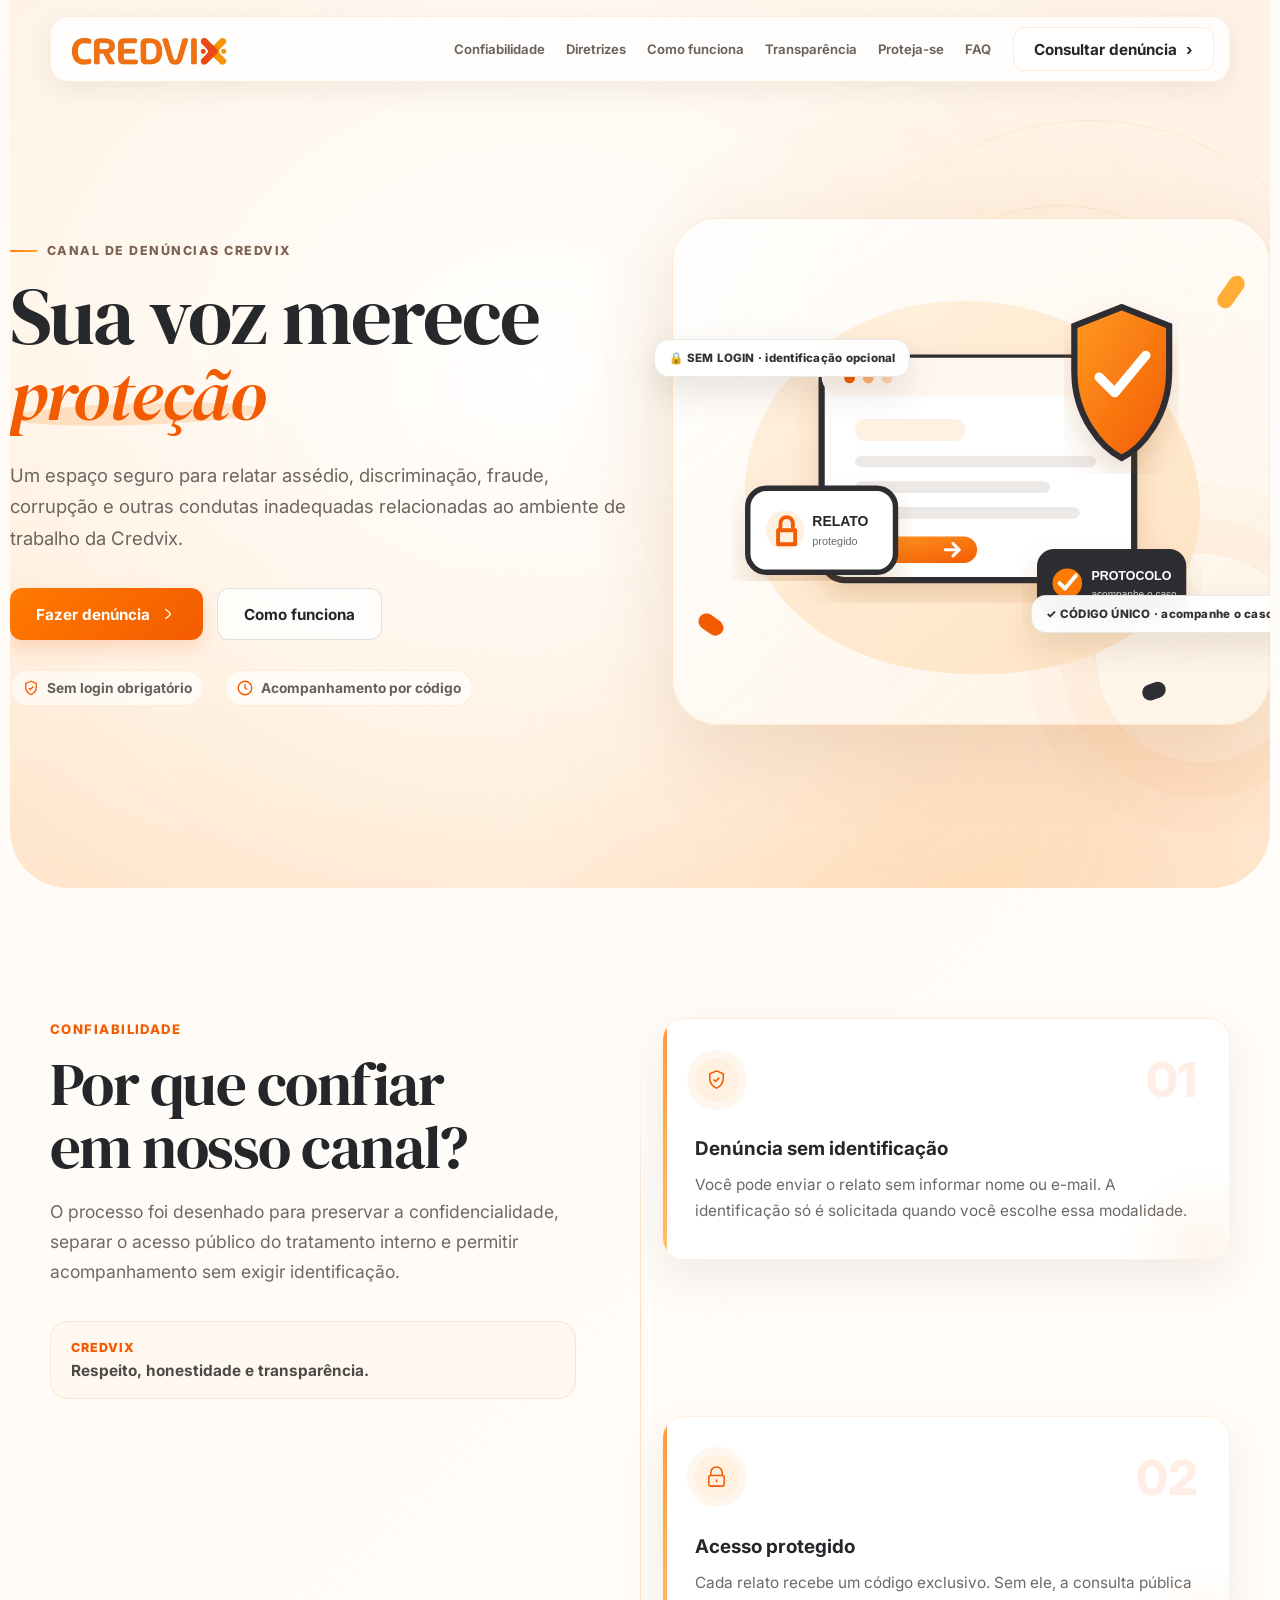
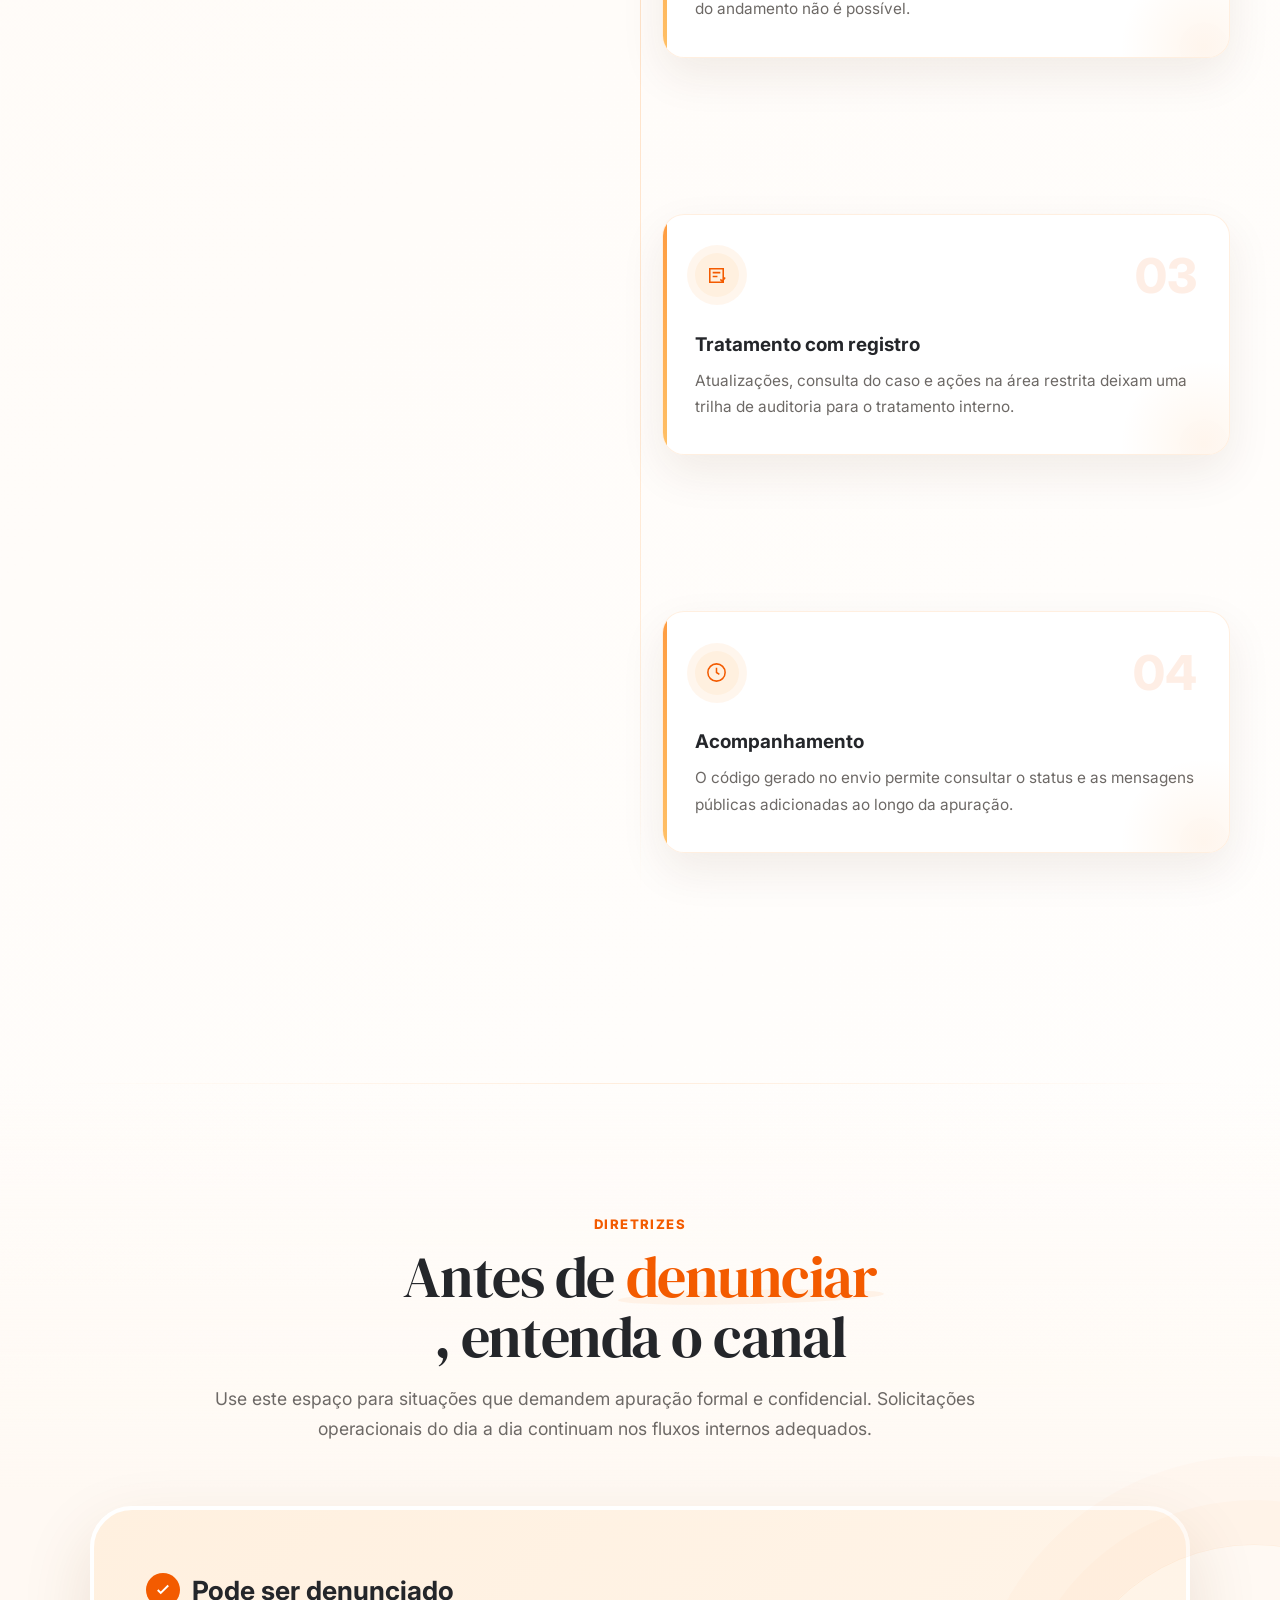
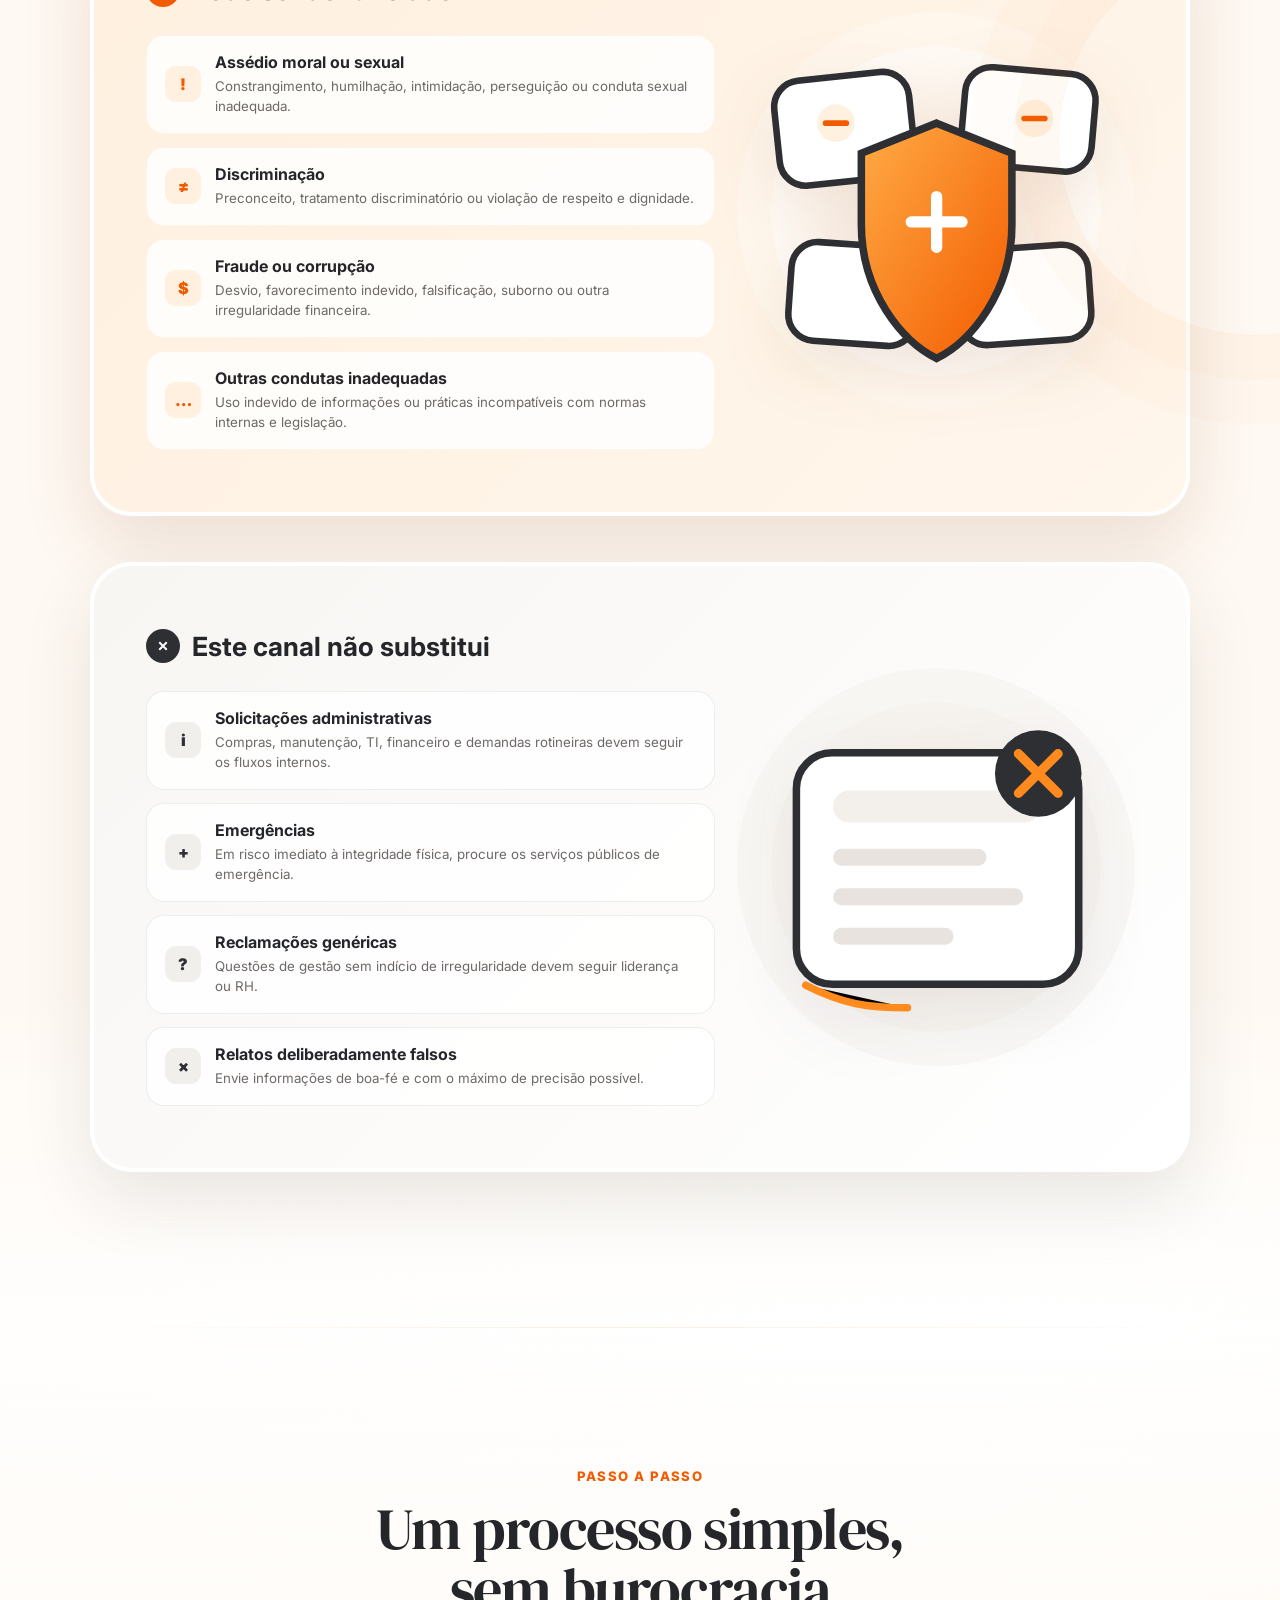
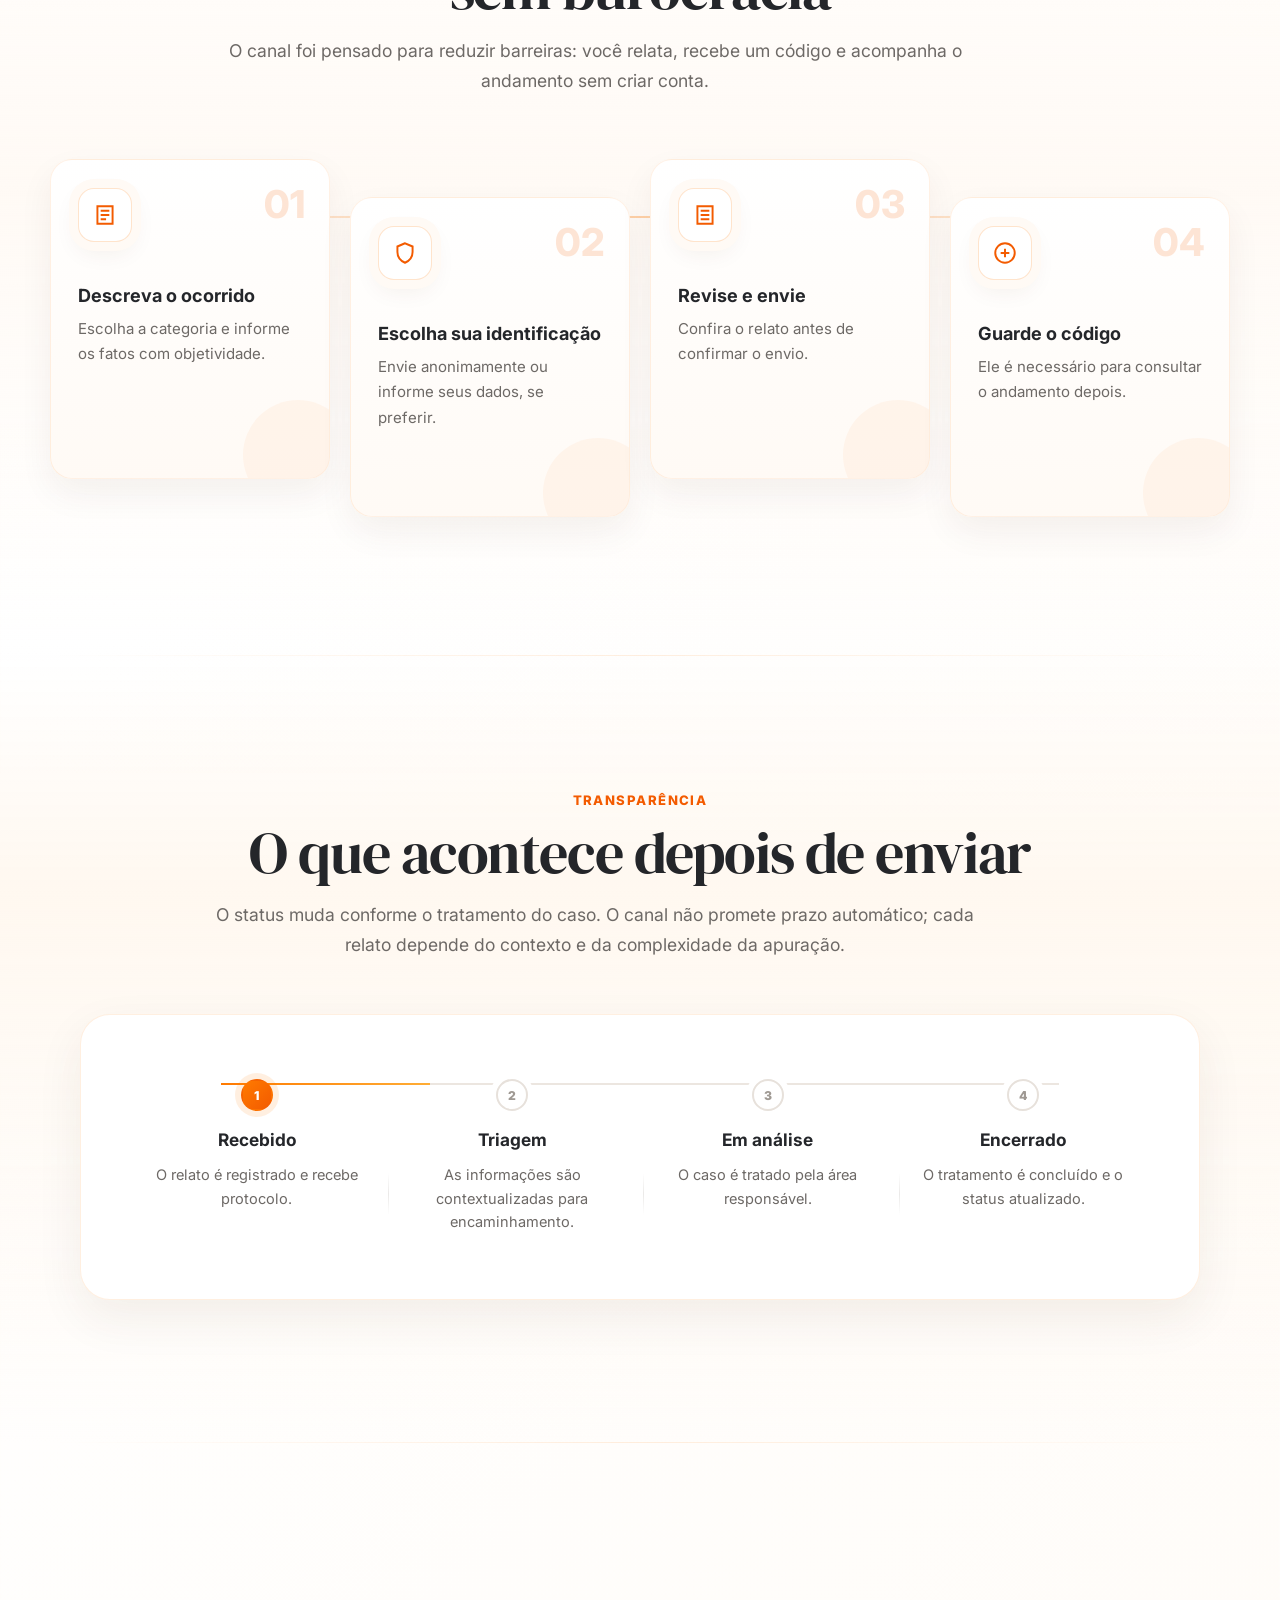
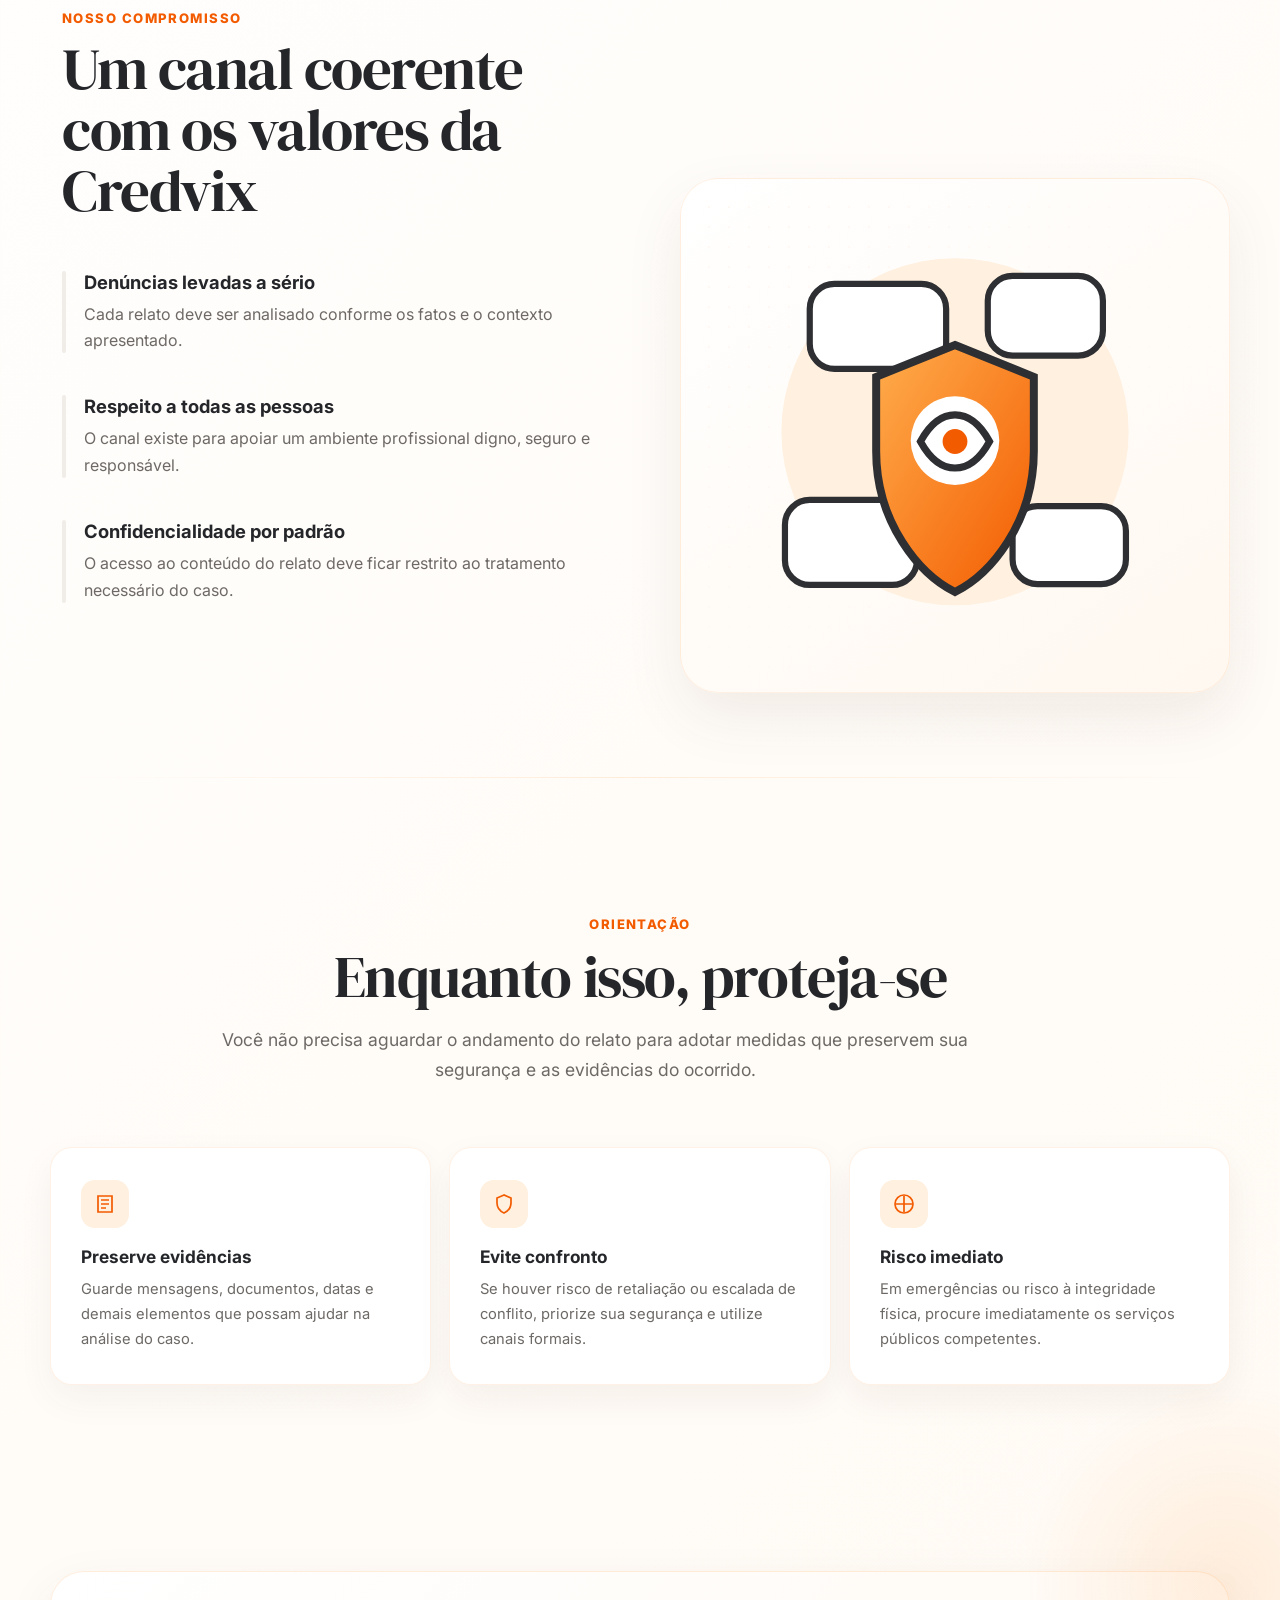
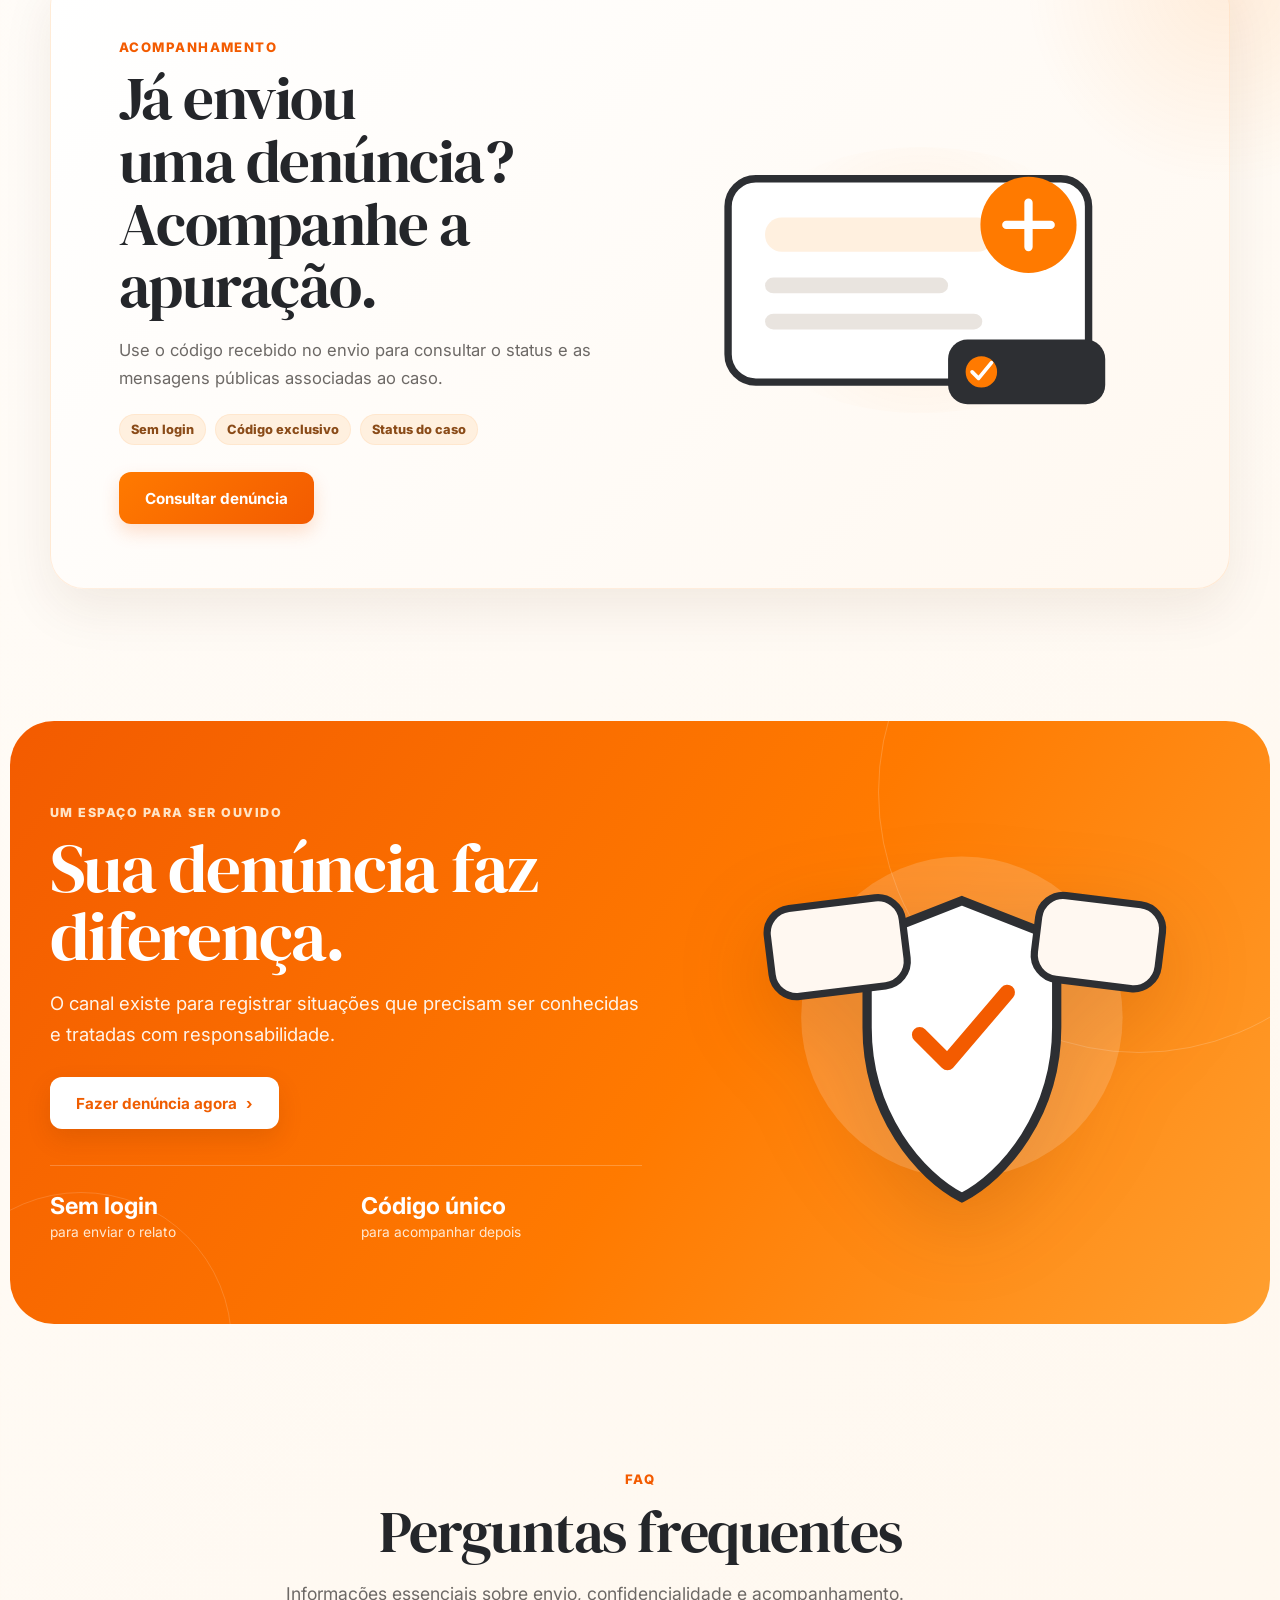
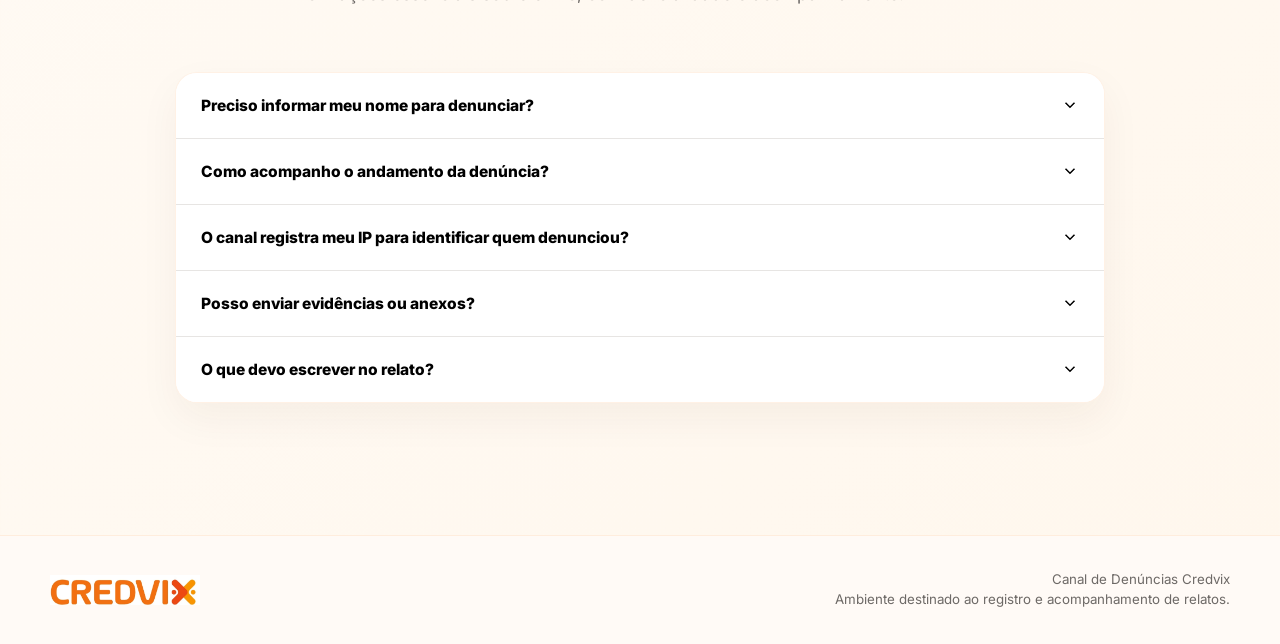
==== commit aedda4e1: "style: ativa revisão responsiva no site" ====
--- a/index.html
+++ b/index.html
@@ -10,66 +10,33 @@
   <link rel="stylesheet" href="assets/brand-refresh.css">
   <link rel="stylesheet" href="assets/hero-visual-refresh.css">
   <link rel="stylesheet" href="assets/mid-sections-refresh.css">
+  <link rel="stylesheet" href="assets/mobile-refresh.css">
 </head>
 <body>
   <div class="scroll-progress" aria-hidden="true"><span></span></div>
-
   <header class="site-header">
     <div class="container header-inner">
       <a class="brand" href="./" aria-label="Página inicial do Canal de Denúncias Credvix"><img src="assets/logo-credvix.webp" alt="Credvix"></a>
       <nav class="desktop-nav" aria-label="Navegação principal">
-        <a href="#confiabilidade">Confiabilidade</a>
-        <a href="#regras">Diretrizes</a>
-        <a href="#como-funciona">Como funciona</a>
-        <a href="#transparencia">Transparência</a>
-        <a href="#proteja-se">Proteja-se</a>
-        <a href="#faq">FAQ</a>
+        <a href="#confiabilidade">Confiabilidade</a><a href="#regras">Diretrizes</a><a href="#como-funciona">Como funciona</a><a href="#transparencia">Transparência</a><a href="#proteja-se">Proteja-se</a><a href="#faq">FAQ</a>
       </nav>
-      <div class="header-actions">
-        <a class="btn btn-secondary" href="consultar.html">Consultar denúncia <span aria-hidden="true">›</span></a>
-        <button class="menu-toggle" type="button" aria-label="Abrir menu" aria-expanded="false"><svg viewBox="0 0 24 24" fill="none" stroke="currentColor" stroke-width="2" stroke-linecap="round"><path d="M4 5h16M4 12h16M4 19h16"/></svg></button>
-      </div>
+      <div class="header-actions"><a class="btn btn-secondary" href="consultar.html">Consultar denúncia <span aria-hidden="true">›</span></a><button class="menu-toggle" type="button" aria-label="Abrir menu" aria-expanded="false"><svg viewBox="0 0 24 24" fill="none" stroke="currentColor" stroke-width="2" stroke-linecap="round"><path d="M4 5h16M4 12h16M4 19h16"/></svg></button></div>
     </div>
   </header>
-
   <div class="mobile-panel" aria-label="Menu móvel"><a href="#confiabilidade">Confiabilidade</a><a href="#regras">Diretrizes</a><a href="#como-funciona">Como funciona</a><a href="#transparencia">Transparência</a><a href="#proteja-se">Proteja-se</a><a href="#faq">FAQ</a><a class="btn btn-primary" href="consultar.html">Consultar denúncia</a></div>
-
   <main>
-    <div class="hero-wrap">
-      <section class="hero">
-        <div class="hero-orbit hero-orbit-a" aria-hidden="true"></div><div class="hero-orbit hero-orbit-b" aria-hidden="true"></div>
-        <div class="container hero-grid">
-          <div class="hero-copy reveal" data-reveal>
-            <span class="hero-kicker"><span></span> Canal de Denúncias Credvix</span>
-            <h1>Sua voz merece<br><span class="accent-word">proteção</span></h1>
-            <p>Um espaço seguro para relatar assédio, discriminação, fraude, corrupção e outras condutas inadequadas relacionadas ao ambiente de trabalho da Credvix.</p>
-            <div class="hero-actions"><a class="btn btn-primary btn-lg" href="formulario.html">Fazer denúncia <span aria-hidden="true">›</span></a><a class="btn btn-outline btn-lg" href="#como-funciona">Como funciona</a></div>
-            <div class="hero-notes"><span>Sem login obrigatório</span><span>Acompanhamento por código</span></div>
-          </div>
-          <div class="hero-visual reveal reveal-right" data-reveal aria-hidden="true"><div class="hero-illustration float-scene" data-parallax="0.045"><svg class="hero-svg" viewBox="0 0 720 600"><defs><linearGradient id="heroBg" x1="0" y1="0" x2="1" y2="1"><stop stop-color="#fff1df"/><stop offset="1" stop-color="#ffe3c2"/></linearGradient><linearGradient id="heroOrange" x1="0" y1="0" x2="1" y2="1"><stop stop-color="#ff9a23"/><stop offset="1" stop-color="#f35b00"/></linearGradient><filter id="heroShadow"><feDropShadow dx="0" dy="20" stdDeviation="18" flood-color="#9a4a12" flood-opacity=".18"/></filter></defs><path d="M91 420c-46-96-19-210 78-284 104-79 253-76 357-9 102 65 160 192 111 299-42 92-157 134-280 131-118-3-220-47-266-137Z" fill="url(#heroBg)"/><g filter="url(#heroShadow)"><rect x="168" y="150" width="402" height="286" rx="30" fill="#fff" stroke="#2d2f33" stroke-width="8"/><rect x="168" y="150" width="402" height="50" rx="28" fill="#fff8f1"/><circle cx="204" cy="176" r="7" fill="#f35b00"/><circle cx="228" cy="176" r="7" fill="#ffb46f"/><circle cx="252" cy="176" r="7" fill="#ffd7ad"/><rect x="211" y="229" width="142" height="28" rx="14" fill="#fff0e1"/><rect x="211" y="276" width="310" height="15" rx="8" fill="#ece9e6"/><rect x="211" y="309" width="251" height="15" rx="8" fill="#ece9e6"/><rect x="211" y="342" width="289" height="15" rx="8" fill="#ece9e6"/><rect x="211" y="380" width="157" height="34" rx="17" fill="url(#heroOrange)"/></g><g transform="translate(478 78)" filter="url(#heroShadow)"><path d="M76 7 137 31v59c0 57-35 98-61 111-26-13-61-54-61-111V31L76 7Z" fill="url(#heroOrange)" stroke="#2d2f33" stroke-width="8"/><path d="m47 97 20 20 40-48" fill="none" stroke="#fff" stroke-width="12" stroke-linecap="round"/></g><g transform="translate(73 318)" filter="url(#heroShadow)"><rect width="190" height="108" rx="24" fill="#fff" stroke="#2d2f33" stroke-width="7"/><circle cx="48" cy="54" r="25" fill="#fff0e1"/><path d="M42 54v-9a8 8 0 0 1 16 0v9m-19 0h22v18H39z" fill="none" stroke="#f35b00" stroke-width="5"/><text x="83" y="49" fill="#25272a" font-size="18" font-family="Arial" font-weight="700">RELATO</text><text x="83" y="73" fill="#6c6a68" font-size="14" font-family="Arial">protegido</text></g><g transform="translate(445 396)" filter="url(#heroShadow)"><rect width="192" height="88" rx="22" fill="#2d2f33"/><circle cx="39" cy="44" r="19" fill="#ff7a00"/><path d="m29 44 7 7 14-17" fill="none" stroke="#fff" stroke-width="5" stroke-linecap="round"/><text x="70" y="40" fill="#fff" font-size="16" font-family="Arial" font-weight="700">PROTOCOLO</text><text x="70" y="63" fill="#d7d7d7" font-size="13" font-family="Arial">acompanhe o caso</text></g></svg><span class="spark spark-a"></span><span class="spark spark-b"></span><span class="spark spark-c"></span></div></div>
-        </div>
-      </section>
-    </div>
-
-    <section class="section trust-section" id="confiabilidade"><div class="container trust-grid"><div class="split-heading reveal" data-reveal><span class="eyebrow">Confiabilidade</span><h2>Por que confiar em nosso canal?</h2><p>O processo foi desenhado para preservar a confidencialidade, separar o acesso público do tratamento interno e permitir acompanhamento sem exigir identificação.</p><div class="mini-seal"><span>Credvix</span><strong>Respeito, honestidade e transparência.</strong></div></div><div class="trust-list"><article class="trust-card reveal" data-reveal style="--stack:0"><div class="card-head"><span class="icon-ring">✓</span><span class="card-number">01</span></div><h3>Denúncia sem identificação</h3><p>Você pode enviar o relato sem informar nome ou e-mail. A identificação só é solicitada quando você escolhe essa modalidade.</p></article><article class="trust-card reveal" data-reveal style="--stack:1"><div class="card-head"><span class="icon-ring">⌾</span><span class="card-number">02</span></div><h3>Acesso protegido</h3><p>Cada relato recebe um código exclusivo. Sem ele, a consulta pública do andamento não é possível.</p></article><article class="trust-card reveal" data-reveal style="--stack:2"><div class="card-head"><span class="icon-ring">≡</span><span class="card-number">03</span></div><h3>Tratamento com registro</h3><p>Atualizações, consulta do caso e ações na área restrita deixam uma trilha de auditoria para o tratamento interno.</p></article><article class="trust-card reveal" data-reveal style="--stack:3"><div class="card-head"><span class="icon-ring">◷</span><span class="card-number">04</span></div><h3>Acompanhamento</h3><p>O código gerado no envio permite consultar o status e as mensagens públicas adicionadas ao longo da apuração.</p></article></div></div></section>
-
-    <section class="section guidelines-section" id="regras"><div class="container"><div class="section-heading reveal" data-reveal><span class="eyebrow">Diretrizes</span><h2>Antes de <span class="text-accent">denunciar</span>, entenda o canal</h2><p>Use este espaço para situações que demandem apuração formal e confidencial. Solicitações operacionais do dia a dia continuam nos fluxos internos adequados.</p></div><div class="guideline-stack"><article class="guideline-card good reveal" data-reveal><div class="guideline-copy"><h3><span>✓</span>Pode ser denunciado</h3><div class="guideline-items"><div class="guideline-item"><span class="item-icon">!</span><div><strong>Assédio moral ou sexual</strong><small>Constrangimento, humilhação, intimidação, perseguição ou conduta sexual inadequada.</small></div></div><div class="guideline-item"><span class="item-icon">≠</span><div><strong>Discriminação</strong><small>Preconceito, tratamento discriminatório ou violação de respeito e dignidade.</small></div></div><div class="guideline-item"><span class="item-icon">$</span><div><strong>Fraude ou corrupção</strong><small>Desvio, favorecimento indevido, falsificação, suborno ou outra irregularidade financeira.</small></div></div><div class="guideline-item"><span class="item-icon">…</span><div><strong>Outras condutas inadequadas</strong><small>Uso indevido de informações ou práticas incompatíveis com normas internas e legislação.</small></div></div></div></div><div class="guideline-visual"><svg viewBox="0 0 420 420"><rect x="40" y="66" width="144" height="112" rx="28" fill="#fff" stroke="#2d2f33" stroke-width="7"/><rect x="238" y="60" width="139" height="104" rx="28" fill="#fff" stroke="#2d2f33" stroke-width="7"/><path d="M210 116 290 148v76c0 72-44 124-80 142-36-18-80-70-80-142v-76l80-32Z" fill="#ff7a00" stroke="#2d2f33" stroke-width="8"/><path d="M183 221h54M210 194v54" stroke="#fff" stroke-width="12" stroke-linecap="round"/></svg></div></article><article class="guideline-card bad reveal" data-reveal><div class="guideline-copy"><h3><span>×</span>Este canal não substitui</h3><div class="guideline-items"><div class="guideline-item"><span class="item-icon">i</span><div><strong>Solicitações administrativas</strong><small>Compras, manutenção, TI, financeiro e demandas rotineiras devem seguir os fluxos internos.</small></div></div><div class="guideline-item"><span class="item-icon">+</span><div><strong>Emergências</strong><small>Em risco imediato à integridade física, procure os serviços públicos de emergência.</small></div></div><div class="guideline-item"><span class="item-icon">?</span><div><strong>Reclamações genéricas</strong><small>Questões de gestão sem indício de irregularidade devem seguir liderança ou RH.</small></div></div><div class="guideline-item"><span class="item-icon">×</span><div><strong>Relatos deliberadamente falsos</strong><small>Envie informações de boa-fé e com o máximo de precisão possível.</small></div></div></div></div><div class="guideline-visual visual-neutral"><svg viewBox="0 0 420 420"><rect x="61" y="88" width="300" height="246" rx="38" fill="#fff" stroke="#2d2f33" stroke-width="8"/><rect x="100" y="128" width="220" height="34" rx="17" fill="#f3efeb"/><circle cx="318" cy="110" r="46" fill="#2d2f33"/><path d="m297 89 42 42m0-42-42 42" stroke="#ff8a1e" stroke-width="10" stroke-linecap="round"/></svg></div></article></div></div></section>
-
-    <section class="section steps-section" id="como-funciona"><div class="container"><div class="section-heading reveal" data-reveal><span class="eyebrow">Passo a passo</span><h2>Um processo simples, sem burocracia</h2><p>O canal foi pensado para reduzir barreiras: você relata, recebe um código e acompanha o andamento sem criar conta.</p></div><div class="steps steps-four"><article class="step-card reveal" data-reveal><div class="step-icon">1</div><span class="step-index">01</span><h3>Descreva o ocorrido</h3><p>Escolha a categoria e informe os fatos com objetividade.</p></article><article class="step-card reveal" data-reveal><div class="step-icon">2</div><span class="step-index">02</span><h3>Escolha sua identificação</h3><p>Envie anonimamente ou informe seus dados, se preferir.</p></article><article class="step-card reveal" data-reveal><div class="step-icon">3</div><span class="step-index">03</span><h3>Revise e envie</h3><p>Confira o relato antes de confirmar o envio.</p></article><article class="step-card reveal" data-reveal><div class="step-icon">4</div><span class="step-index">04</span><h3>Guarde o código</h3><p>Ele é necessário para consultar o andamento depois.</p></article></div></div></section>
-
+    <div class="hero-wrap"><section class="hero"><div class="hero-orbit hero-orbit-a" aria-hidden="true"></div><div class="hero-orbit hero-orbit-b" aria-hidden="true"></div><div class="container hero-grid"><div class="hero-copy reveal" data-reveal><span class="hero-kicker"><span></span> Canal de Denúncias Credvix</span><h1>Sua voz merece<br><span class="accent-word">proteção</span></h1><p>Um espaço seguro para relatar assédio, discriminação, fraude, corrupção e outras condutas inadequadas relacionadas ao ambiente de trabalho da Credvix.</p><div class="hero-actions"><a class="btn btn-primary btn-lg" href="formulario.html">Fazer denúncia <svg viewBox="0 0 24 24" fill="none" stroke="currentColor" stroke-width="1.8" stroke-linecap="round" stroke-linejoin="round"><path d="M9 6s6 4.4 6 6-6 6-6 6"/></svg></a><a class="btn btn-outline btn-lg" href="#como-funciona">Como funciona</a></div><div class="hero-notes"><span><svg viewBox="0 0 24 24" fill="none" stroke="currentColor" stroke-width="1.8"><path d="M12 3 5 6v5c0 4.7 2.9 8.1 7 10 4.1-1.9 7-5.3 7-10V6l-7-3Z"/><path d="m9 12 2 2 4-4"/></svg> Sem login obrigatório</span><span><svg viewBox="0 0 24 24" fill="none" stroke="currentColor" stroke-width="1.8"><circle cx="12" cy="12" r="9"/><path d="M12 7v5l3 2"/></svg> Acompanhamento por código</span></div></div>
+    <div class="hero-visual reveal reveal-right" data-reveal aria-hidden="true"><div class="hero-illustration float-scene" data-parallax="0.045"><svg class="hero-svg" viewBox="0 0 720 600" role="img" aria-label="Ilustração de um canal digital protegido"><defs><linearGradient id="heroBg" x1="0" y1="0" x2="1" y2="1"><stop stop-color="#fff1df"/><stop offset="1" stop-color="#ffe3c2"/></linearGradient><linearGradient id="heroOrange" x1="0" y1="0" x2="1" y2="1"><stop stop-color="#ff9a23"/><stop offset="1" stop-color="#f35b00"/></linearGradient><filter id="heroShadow"><feDropShadow dx="0" dy="20" stdDeviation="18" flood-color="#9a4a12" flood-opacity=".18"/></filter></defs><path d="M91 420c-46-96-19-210 78-284 104-79 253-76 357-9 102 65 160 192 111 299-42 92-157 134-280 131-118-3-220-47-266-137Z" fill="url(#heroBg)"/><g filter="url(#heroShadow)"><rect x="168" y="150" width="402" height="286" rx="30" fill="#fff" stroke="#2d2f33" stroke-width="8"/><rect x="168" y="150" width="402" height="50" rx="28" fill="#fff8f1"/><circle cx="204" cy="176" r="7" fill="#f35b00"/><circle cx="228" cy="176" r="7" fill="#ffb46f"/><circle cx="252" cy="176" r="7" fill="#ffd7ad"/><rect x="211" y="229" width="142" height="28" rx="14" fill="#fff0e1"/><rect x="211" y="276" width="310" height="15" rx="8" fill="#ece9e6"/><rect x="211" y="309" width="251" height="15" rx="8" fill="#ece9e6"/><rect x="211" y="342" width="289" height="15" rx="8" fill="#ece9e6"/><rect x="211" y="380" width="157" height="34" rx="17" fill="url(#heroOrange)"/><path d="m327 397 17 0m-7-8 8 8-8 8" fill="none" stroke="#fff" stroke-width="4" stroke-linecap="round" stroke-linejoin="round"/></g><g transform="translate(478 78)" filter="url(#heroShadow)"><path d="M76 7 137 31v59c0 57-35 98-61 111-26-13-61-54-61-111V31L76 7Z" fill="url(#heroOrange)" stroke="#2d2f33" stroke-width="8"/><path d="m47 97 20 20 40-48" fill="none" stroke="#fff" stroke-width="12" stroke-linecap="round" stroke-linejoin="round"/></g><g transform="translate(73 318)" filter="url(#heroShadow)"><rect width="190" height="108" rx="24" fill="#fff" stroke="#2d2f33" stroke-width="7"/><circle cx="48" cy="54" r="25" fill="#fff0e1"/><path d="M42 54v-9a8 8 0 0 1 16 0v9m-19 0h22v18H39z" fill="none" stroke="#f35b00" stroke-width="5" stroke-linecap="round" stroke-linejoin="round"/><text x="83" y="49" fill="#25272a" font-size="18" font-family="Arial" font-weight="700">RELATO</text><text x="83" y="73" fill="#6c6a68" font-size="14" font-family="Arial">protegido</text></g><g transform="translate(445 396)" filter="url(#heroShadow)"><rect width="192" height="88" rx="22" fill="#2d2f33"/><circle cx="39" cy="44" r="19" fill="#ff7a00"/><path d="m29 44 7 7 14-17" fill="none" stroke="#fff" stroke-width="5" stroke-linecap="round" stroke-linejoin="round"/><text x="70" y="40" fill="#fff" font-size="16" font-family="Arial" font-weight="700">PROTOCOLO</text><text x="70" y="63" fill="#d7d7d7" font-size="13" font-family="Arial">acompanhe o caso</text></g></svg><span class="spark spark-a"></span><span class="spark spark-b"></span><span class="spark spark-c"></span></div></div></div></section></div>
+    <section class="section trust-section" id="confiabilidade"><div class="container trust-grid"><div class="split-heading reveal" data-reveal><span class="eyebrow">Confiabilidade</span><h2>Por que confiar em nosso canal?</h2><p>O processo foi desenhado para preservar a confidencialidade, separar o acesso público do tratamento interno e permitir acompanhamento sem exigir identificação.</p><div class="mini-seal"><span>Credvix</span><strong>Respeito, honestidade e transparência.</strong></div></div><div class="trust-list"><article class="trust-card reveal" data-reveal style="--stack:0"><div class="card-head"><span class="icon-ring"><svg viewBox="0 0 24 24" fill="none" stroke="currentColor" stroke-width="1.6"><path d="M12 3 5 6v5c0 4.7 2.9 8.1 7 10 4.1-1.9 7-5.3 7-10V6l-7-3Z"/><path d="m9 12 2 2 4-4"/></svg></span><span class="card-number">01</span></div><h3>Denúncia sem identificação</h3><p>Você pode enviar o relato sem informar nome ou e-mail. A identificação só é solicitada quando você escolhe essa modalidade.</p></article><article class="trust-card reveal" data-reveal style="--stack:1"><div class="card-head"><span class="icon-ring"><svg viewBox="0 0 24 24" fill="none" stroke="currentColor" stroke-width="1.6"><path d="M6 10V7a6 6 0 0 1 12 0v3"/><rect x="4" y="10" width="16" height="11" rx="2"/><path d="M12 14v3"/></svg></span><span class="card-number">02</span></div><h3>Acesso protegido</h3><p>Cada relato recebe um código exclusivo. Sem ele, a consulta pública do andamento não é possível.</p></article><article class="trust-card reveal" data-reveal style="--stack:2"><div class="card-head"><span class="icon-ring"><svg viewBox="0 0 24 24" fill="none" stroke="currentColor" stroke-width="1.6"><path d="M5 5h14v14H5zM8 9h8M8 13h5"/><path d="m16 16 2 2 3-4"/></svg></span><span class="card-number">03</span></div><h3>Tratamento com registro</h3><p>Atualizações, consulta do caso e ações na área restrita deixam uma trilha de auditoria para o tratamento interno.</p></article><article class="trust-card reveal" data-reveal style="--stack:3"><div class="card-head"><span class="icon-ring"><svg viewBox="0 0 24 24" fill="none" stroke="currentColor" stroke-width="1.6"><circle cx="12" cy="12" r="9"/><path d="M12 7v5l3 2"/></svg></span><span class="card-number">04</span></div><h3>Acompanhamento</h3><p>O código gerado no envio permite consultar o status e as mensagens públicas adicionadas ao longo da apuração.</p></article></div></div></section>
+    <section class="section guidelines-section" id="regras"><div class="container"><div class="section-heading reveal" data-reveal><span class="eyebrow">Diretrizes</span><h2>Antes de <span class="text-accent">denunciar</span>, entenda o canal</h2><p>Use este espaço para situações que demandem apuração formal e confidencial. Solicitações operacionais do dia a dia continuam nos fluxos internos adequados.</p></div><div class="guideline-stack"><article class="guideline-card good reveal" data-reveal><div class="guideline-copy"><h3><span><svg width="18" height="18" viewBox="0 0 24 24" fill="none" stroke="currentColor" stroke-width="2.5"><path d="m5 12 4 4L19 6"/></svg></span>Pode ser denunciado</h3><div class="guideline-items"><div class="guideline-item"><span class="item-icon">!</span><div><strong>Assédio moral ou sexual</strong><small>Constrangimento, humilhação, intimidação, perseguição ou conduta sexual inadequada.</small></div></div><div class="guideline-item"><span class="item-icon">≠</span><div><strong>Discriminação</strong><small>Preconceito, tratamento discriminatório ou violação de respeito e dignidade.</small></div></div><div class="guideline-item"><span class="item-icon">$</span><div><strong>Fraude ou corrupção</strong><small>Desvio, favorecimento indevido, falsificação, suborno ou outra irregularidade financeira.</small></div></div><div class="guideline-item"><span class="item-icon">…</span><div><strong>Outras condutas inadequadas</strong><small>Uso indevido de informações ou práticas incompatíveis com normas internas e legislação.</small></div></div></div></div><div class="guideline-visual" aria-hidden="true"><svg viewBox="0 0 420 420"><defs><linearGradient id="gShield" x1="0" y1="0" x2="1" y2="1"><stop stop-color="#ffab45"/><stop offset="1" stop-color="#f35b00"/></linearGradient></defs><rect x="40" y="66" width="144" height="112" rx="28" fill="#fff" stroke="#2d2f33" stroke-width="7" transform="rotate(-6 112 122)"/><rect x="238" y="60" width="139" height="104" rx="28" fill="#fff" stroke="#2d2f33" stroke-width="7" transform="rotate(5 307 112)"/><rect x="54" y="245" width="135" height="105" rx="28" fill="#fff" stroke="#2d2f33" stroke-width="7" transform="rotate(4 121 297)"/><rect x="234" y="248" width="139" height="101" rx="28" fill="#fff" stroke="#2d2f33" stroke-width="7" transform="rotate(-4 304 299)"/><path d="M210 116 290 148v76c0 72-44 124-80 142-36-18-80-70-80-142v-76l80-32Z" fill="url(#gShield)" stroke="#2d2f33" stroke-width="8"/><path d="M183 221h54M210 194v54" stroke="#fff" stroke-width="12" stroke-linecap="round"/><circle cx="103" cy="116" r="20" fill="#fff1df"/><path d="M92 116h22" stroke="#f35b00" stroke-width="6" stroke-linecap="round"/><circle cx="314" cy="111" r="20" fill="#fff1df"/><path d="M303 111h22" stroke="#f35b00" stroke-width="6" stroke-linecap="round"/></svg></div></article><article class="guideline-card bad reveal" data-reveal><div class="guideline-copy"><h3><span><svg width="18" height="18" viewBox="0 0 24 24" fill="none" stroke="currentColor" stroke-width="2.5"><path d="m7 7 10 10M17 7 7 17"/></svg></span>Este canal não substitui</h3><div class="guideline-items"><div class="guideline-item"><span class="item-icon">i</span><div><strong>Solicitações administrativas</strong><small>Compras, manutenção, TI, financeiro e demandas rotineiras devem seguir os fluxos internos.</small></div></div><div class="guideline-item"><span class="item-icon">+</span><div><strong>Emergências</strong><small>Em risco imediato à integridade física, procure os serviços públicos de emergência.</small></div></div><div class="guideline-item"><span class="item-icon">?</span><div><strong>Reclamações genéricas</strong><small>Questões de gestão sem indício de irregularidade devem seguir liderança ou RH.</small></div></div><div class="guideline-item"><span class="item-icon">×</span><div><strong>Relatos deliberadamente falsos</strong><small>Envie informações de boa-fé e com o máximo de precisão possível.</small></div></div></div></div><div class="guideline-visual visual-neutral" aria-hidden="true"><svg viewBox="0 0 420 420"><rect x="61" y="88" width="300" height="246" rx="38" fill="#fff" stroke="#2d2f33" stroke-width="8"/><rect x="100" y="128" width="220" height="34" rx="17" fill="#f3efeb"/><rect x="100" y="190" width="163" height="18" rx="9" fill="#e8e3de"/><rect x="100" y="232" width="202" height="18" rx="9" fill="#e8e3de"/><rect x="100" y="274" width="128" height="18" rx="9" fill="#e8e3de"/><circle cx="318" cy="110" r="46" fill="#2d2f33"/><path d="m297 89 42 42m0-42-42 42" stroke="#ff8a1e" stroke-width="10" stroke-linecap="round"/><path d="M71 335c39 20 66 24 108 24" stroke="#ff8a1e" stroke-width="8" stroke-linecap="round"/></svg></div></article></div></div></section>
+    <section class="section steps-section" id="como-funciona"><div class="container"><div class="section-heading reveal" data-reveal><span class="eyebrow">Passo a passo</span><h2>Um processo simples, sem burocracia</h2><p>O canal foi pensado para reduzir barreiras: você relata, recebe um código e acompanha o andamento sem criar conta.</p></div><div class="steps steps-four"><article class="step-card reveal" data-reveal><div class="step-icon"><svg viewBox="0 0 24 24" fill="none" stroke="currentColor" stroke-width="1.8"><path d="M5 4h14v16H5zM8 8h8M8 12h8M8 16h5"/></svg></div><span class="step-index">01</span><h3>Descreva o ocorrido</h3><p>Escolha a categoria e informe os fatos com objetividade.</p></article><article class="step-card reveal" data-reveal><div class="step-icon"><svg viewBox="0 0 24 24" fill="none" stroke="currentColor" stroke-width="1.8"><path d="M12 3 5 6v5c0 4.7 2.9 8.1 7 10 4.1-1.9 7-5.3 7-10V6l-7-3Z"/></svg></div><span class="step-index">02</span><h3>Escolha sua identificação</h3><p>Envie anonimamente ou informe seus dados, se preferir.</p></article><article class="step-card reveal" data-reveal><div class="step-icon"><svg viewBox="0 0 24 24" fill="none" stroke="currentColor" stroke-width="1.8"><path d="M5 4h14v16H5zM8 8h8M8 12h8M8 16h8"/></svg></div><span class="step-index">03</span><h3>Revise e envie</h3><p>Confira o relato antes de confirmar o envio.</p></article><article class="step-card reveal" data-reveal><div class="step-icon"><svg viewBox="0 0 24 24" fill="none" stroke="currentColor" stroke-width="1.8"><circle cx="12" cy="12" r="9"/><path d="M8 12h8M12 8v8"/></svg></div><span class="step-index">04</span><h3>Guarde o código</h3><p>Ele é necessário para consultar o andamento depois.</p></article></div></div></section>
     <section class="section transparency-section" id="transparencia"><div class="container"><div class="section-heading reveal" data-reveal><span class="eyebrow">Transparência</span><h2>O que acontece depois de enviar</h2><p>O status muda conforme o tratamento do caso. O canal não promete prazo automático; cada relato depende do contexto e da complexidade da apuração.</p></div><div class="timeline-card reveal" data-reveal><div class="timeline-line" aria-hidden="true"><span></span></div><div class="timeline"><div class="timeline-step active"><div class="timeline-dot"><span>1</span></div><h3>Recebido</h3><p>O relato é registrado e recebe protocolo.</p></div><div class="timeline-step"><div class="timeline-dot"><span>2</span></div><h3>Triagem</h3><p>As informações são contextualizadas para encaminhamento.</p></div><div class="timeline-step"><div class="timeline-dot"><span>3</span></div><h3>Em análise</h3><p>O caso é tratado pela área responsável.</p></div><div class="timeline-step"><div class="timeline-dot"><span>4</span></div><h3>Encerrado</h3><p>O tratamento é concluído e o status atualizado.</p></div></div></div></div></section>
-
-    <section class="section commitment-section"><div class="container commitment-grid"><div class="commitment-copy reveal" data-reveal><span class="eyebrow">Nosso compromisso</span><h2>Um canal coerente com os valores da Credvix</h2><div class="commitment-list"><article><span></span><div><h3>Denúncias levadas a sério</h3><p>Cada relato deve ser analisado conforme os fatos e o contexto apresentado.</p></div></article><article><span></span><div><h3>Respeito a todas as pessoas</h3><p>O canal existe para apoiar um ambiente profissional digno, seguro e responsável.</p></div></article><article><span></span><div><h3>Confidencialidade por padrão</h3><p>O acesso ao conteúdo do relato deve ficar restrito ao tratamento necessário do caso.</p></div></article></div></div><div class="commitment-visual reveal reveal-right" data-reveal><div class="visual-stage float-scene" data-parallax="0.025"><svg viewBox="0 0 560 520"><circle cx="280" cy="256" r="196" fill="#fff0df"/><path d="M280 158 369 194v84c0 81-49 139-89 159-40-20-89-78-89-159v-84l89-36Z" fill="#ff7a00" stroke="#2d2f33" stroke-width="9"/><circle cx="280" cy="266" r="50" fill="#fff"/><path d="M241 267c22-40 56-40 78 0-22 40-56 40-78 0Z" fill="none" stroke="#2d2f33" stroke-width="8"/></svg></div></div></div></section>
-
-    <section class="section" id="proteja-se"><div class="container"><div class="section-heading reveal" data-reveal><span class="eyebrow">Orientação</span><h2>Enquanto isso, proteja-se</h2><p>Você não precisa aguardar o andamento do relato para preservar sua segurança e as evidências do ocorrido.</p></div><div class="safety-grid"><article class="safety-card reveal" data-reveal><div class="safety-icon">◫</div><h3>Preserve evidências</h3><p>Guarde mensagens, documentos, datas e demais elementos que possam ajudar na análise.</p></article><article class="safety-card reveal" data-reveal><div class="safety-icon">◈</div><h3>Evite confronto</h3><p>Se houver risco de retaliação ou escalada de conflito, priorize sua segurança e use canais formais.</p></article><article class="safety-card reveal" data-reveal><div class="safety-icon">+</div><h3>Risco imediato</h3><p>Em emergências ou risco à integridade física, procure imediatamente os serviços públicos competentes.</p></article></div></div></section>
-
-    <section class="tracking-section"><div class="container tracking-card reveal" data-reveal><div><span class="eyebrow">Acompanhamento</span><h2>Já enviou uma denúncia?<br>Acompanhe a apuração.</h2><p>Use o código recebido no envio para consultar o status e as mensagens públicas associadas ao caso.</p><div class="tracking-badges"><span>Sem login</span><span>Código exclusivo</span><span>Status do caso</span></div><a class="btn btn-primary btn-lg" href="consultar.html">Consultar denúncia</a></div><div class="tracking-visual" aria-hidden="true"><svg viewBox="0 0 520 360"><rect x="60" y="75" width="400" height="220" rx="32" fill="#fff" stroke="#2d2f33" stroke-width="8"/><rect x="100" y="125" width="210" height="20" rx="10" fill="#eee8e3"/><rect x="100" y="170" width="280" height="16" rx="8" fill="#eee8e3"/><circle cx="385" cy="180" r="54" fill="#ff7a00"/><path d="m360 180 18 18 34-43" fill="none" stroke="#fff" stroke-width="10" stroke-linecap="round"/></svg></div></div></section>
-
-    <section class="cta-band"><div class="container cta-grid"><div><span class="cta-kicker">Canal de Denúncias Credvix</span><h2>Sua denúncia pode fazer a diferença.</h2><p>Relatar uma conduta inadequada ajuda a tornar o ambiente de trabalho mais seguro, ético e responsável.</p><a class="btn btn-light btn-lg" href="formulario.html">Fazer denúncia agora</a><div class="cta-metrics"><div><strong>Sem login</strong><span>Envio direto pelo canal</span></div><div><strong>Com acompanhamento</strong><span>Consulte depois usando seu código</span></div></div></div><div class="cta-visual"><svg viewBox="0 0 480 360"><rect x="70" y="95" width="340" height="180" rx="32" fill="#fff" opacity=".96"/><path d="M240 65 322 98v76c0 74-45 127-82 146-37-19-82-72-82-146V98l82-33Z" fill="#2d2f33"/><path d="m202 175 25 25 52-64" fill="none" stroke="#ff8a1e" stroke-width="14" stroke-linecap="round"/></svg></div></div></section>
-
-    <section class="section" id="faq"><div class="container"><div class="section-heading reveal" data-reveal><span class="eyebrow">FAQ</span><h2>Perguntas frequentes</h2><p>Informações essenciais sobre envio, confidencialidade e acompanhamento.</p></div><div class="faq-list"><div class="faq-item"><button class="faq-question" aria-expanded="false">Preciso informar meu nome para denunciar?<span>⌄</span></button><div class="faq-answer"><div>Não. O formulário permite denúncia anônima. Caso você opte por se identificar, nome e e-mail são solicitados apenas nessa modalidade.</div></div></div><div class="faq-item"><button class="faq-question" aria-expanded="false">Como acompanho o andamento da denúncia?<span>⌄</span></button><div class="faq-answer"><div>Após o envio, o sistema gera um código de acompanhamento. Guarde esse código e use a página “Consultar denúncia”.</div></div></div><div class="faq-item"><button class="faq-question" aria-expanded="false">O canal registra meu IP?<span>⌄</span></button><div class="faq-answer"><div>O sistema do canal foi desenhado para não armazenar IP ou identificador de dispositivo no banco do relato. Provedores de infraestrutura podem manter logs técnicos conforme suas próprias políticas.</div></div></div><div class="faq-item"><button class="faq-question" aria-expanded="false">Posso enviar anexos?<span>⌄</span></button><div class="faq-answer"><div>Nesta primeira versão, o envio é textual. Preserve os arquivos originais caso sejam necessários durante a apuração.</div></div></div></div></div></section>
+    <section class="section commitment-section"><div class="container commitment-grid"><div class="commitment-copy reveal" data-reveal><span class="eyebrow">Nosso compromisso</span><h2>Um canal coerente com os valores da Credvix</h2><div class="commitment-list"><article><span></span><div><h3>Denúncias levadas a sério</h3><p>Cada relato deve ser analisado conforme os fatos e o contexto apresentado.</p></div></article><article><span></span><div><h3>Respeito a todas as pessoas</h3><p>O canal existe para apoiar um ambiente profissional digno, seguro e responsável.</p></div></article><article><span></span><div><h3>Confidencialidade por padrão</h3><p>O acesso ao conteúdo do relato deve ficar restrito ao tratamento necessário do caso.</p></div></article></div></div><div class="commitment-visual reveal reveal-right" data-reveal aria-hidden="true"><div class="visual-stage float-scene" data-parallax="0.025"><svg viewBox="0 0 560 520"><defs><linearGradient id="commitOrange" x1="0" y1="0" x2="1" y2="1"><stop stop-color="#ffad4c"/><stop offset="1" stop-color="#f35b00"/></linearGradient></defs><circle cx="280" cy="256" r="196" fill="#fff0df"/><rect x="116" y="89" width="154" height="96" rx="28" fill="#fff" stroke="#2d2f33" stroke-width="7"/><rect x="317" y="80" width="130" height="90" rx="28" fill="#fff" stroke="#2d2f33" stroke-width="7"/><rect x="88" y="333" width="149" height="96" rx="28" fill="#fff" stroke="#2d2f33" stroke-width="7"/><rect x="345" y="340" width="128" height="88" rx="28" fill="#fff" stroke="#2d2f33" stroke-width="7"/><path d="M280 158 369 194v84c0 81-49 139-89 159-40-20-89-78-89-159v-84l89-36Z" fill="url(#commitOrange)" stroke="#2d2f33" stroke-width="9"/><circle cx="280" cy="266" r="50" fill="#fff"/><path d="M241 267c22-40 56-40 78 0-22 40-56 40-78 0Z" fill="none" stroke="#2d2f33" stroke-width="8"/><circle cx="280" cy="267" r="14" fill="#f35b00"/></svg></div></div></div></section>
+    <section class="section" id="proteja-se"><div class="container"><div class="section-heading reveal" data-reveal><span class="eyebrow">Orientação</span><h2>Enquanto isso, proteja-se</h2><p>Você não precisa aguardar o andamento do relato para adotar medidas que preservem sua segurança e as evidências do ocorrido.</p></div><div class="safety-grid"><article class="safety-card reveal" data-reveal><div class="safety-icon"><svg viewBox="0 0 24 24" fill="none" stroke="currentColor" stroke-width="1.7"><path d="M5 4h14v16H5zM8 8h8M8 12h8M8 16h5"/></svg></div><h3>Preserve evidências</h3><p>Guarde mensagens, documentos, datas e demais elementos que possam ajudar na análise do caso.</p></article><article class="safety-card reveal" data-reveal><div class="safety-icon"><svg viewBox="0 0 24 24" fill="none" stroke="currentColor" stroke-width="1.7"><path d="M12 3 5 6v5c0 4.7 2.9 8.1 7 10 4.1-1.9 7-5.3 7-10V6l-7-3Z"/></svg></div><h3>Evite confronto</h3><p>Se houver risco de retaliação ou escalada de conflito, priorize sua segurança e utilize canais formais.</p></article><article class="safety-card reveal" data-reveal><div class="safety-icon"><svg viewBox="0 0 24 24" fill="none" stroke="currentColor" stroke-width="1.7"><path d="M4 12h16M12 4v16"/><circle cx="12" cy="12" r="9"/></svg></div><h3>Risco imediato</h3><p>Em emergências ou risco à integridade física, procure imediatamente os serviços públicos competentes.</p></article></div></div></section>
+    <section class="tracking-section"><div class="container tracking-card reveal" data-reveal><div><span class="eyebrow">Acompanhamento</span><h2>Já enviou uma denúncia?<br>Acompanhe a apuração.</h2><p>Use o código recebido no envio para consultar o status e as mensagens públicas associadas ao caso.</p><div class="tracking-badges"><span>Sem login</span><span>Código exclusivo</span><span>Status do caso</span></div><a class="btn btn-primary btn-lg" href="consultar.html">Consultar denúncia</a></div><div class="tracking-visual" aria-hidden="true"><svg viewBox="0 0 520 360"><rect x="52" y="70" width="390" height="220" rx="30" fill="#fff" stroke="#2d2f33" stroke-width="8"/><rect x="92" y="112" width="248" height="37" rx="18" fill="#fff0df"/><rect x="92" y="177" width="198" height="17" rx="9" fill="#e9e4df"/><rect x="92" y="216" width="235" height="17" rx="9" fill="#e9e4df"/><circle cx="377" cy="120" r="52" fill="#ff7a00"/><path d="M353 120h48M377 96v48" stroke="#fff" stroke-width="9" stroke-linecap="round"/><rect x="290" y="244" width="170" height="70" rx="21" fill="#2d2f33"/><circle cx="326" cy="279" r="17" fill="#ff7a00"/><path d="m316 279 7 7 14-17" fill="none" stroke="#fff" stroke-width="4" stroke-linecap="round" stroke-linejoin="round"/></svg></div></div></section>
+    <section class="cta-band"><div class="container cta-grid"><div><span class="cta-kicker">Um espaço para ser ouvido</span><h2>Sua denúncia faz diferença.</h2><p>O canal existe para registrar situações que precisam ser conhecidas e tratadas com responsabilidade.</p><a class="btn btn-light btn-lg" href="formulario.html">Fazer denúncia agora <span aria-hidden="true">›</span></a><div class="cta-metrics"><div><strong>Sem login</strong><span>para enviar o relato</span></div><div><strong>Código único</strong><span>para acompanhar depois</span></div></div></div><div class="cta-visual" aria-hidden="true"><svg viewBox="0 0 520 420"><circle cx="260" cy="205" r="156" fill="rgba(255,255,255,.16)"/><path d="M260 92 352 128v87c0 84-51 144-92 165-41-21-92-81-92-165v-87l92-36Z" fill="#fff" stroke="#2d2f33" stroke-width="9"/><path d="m219 222 27 27 58-68" fill="none" stroke="#f35b00" stroke-width="15" stroke-linecap="round" stroke-linejoin="round"/><rect x="73" y="94" width="132" height="86" rx="24" fill="#fff8f1" stroke="#2d2f33" stroke-width="7" transform="rotate(-7 139 137)"/><rect x="332" y="91" width="121" height="82" rx="24" fill="#fff8f1" stroke="#2d2f33" stroke-width="7" transform="rotate(7 392 132)"/></svg></div></div></section>
+    <section class="section" id="faq"><div class="container"><div class="section-heading reveal" data-reveal><span class="eyebrow">FAQ</span><h2>Perguntas frequentes</h2><p>Informações essenciais sobre envio, confidencialidade e acompanhamento.</p></div><div class="faq-list"><div class="faq-item"><button class="faq-question" aria-expanded="false">Preciso informar meu nome para denunciar?<svg viewBox="0 0 24 24" fill="none" stroke="currentColor" stroke-width="2"><path d="m6 9 6 6 6-6"/></svg></button><div class="faq-answer"><div>Não. O formulário permite denúncia anônima. Caso você opte por se identificar, nome e e-mail são solicitados apenas nessa modalidade.</div></div></div><div class="faq-item"><button class="faq-question" aria-expanded="false">Como acompanho o andamento da denúncia?<svg viewBox="0 0 24 24" fill="none" stroke="currentColor" stroke-width="2"><path d="m6 9 6 6 6-6"/></svg></button><div class="faq-answer"><div>Após o envio, o sistema gera um código de acompanhamento. Guarde esse código e use a página “Consultar denúncia” para visualizar o status e as mensagens públicas do caso.</div></div></div><div class="faq-item"><button class="faq-question" aria-expanded="false">O canal registra meu IP para identificar quem denunciou?<svg viewBox="0 0 24 24" fill="none" stroke="currentColor" stroke-width="2"><path d="m6 9 6 6 6-6"/></svg></button><div class="faq-answer"><div>O sistema do canal foi desenhado para não armazenar IP ou identificador de dispositivo no banco de dados do relato. Como qualquer serviço web, provedores de infraestrutura podem manter logs técnicos conforme suas próprias políticas.</div></div></div><div class="faq-item"><button class="faq-question" aria-expanded="false">Posso enviar evidências ou anexos?<svg viewBox="0 0 24 24" fill="none" stroke="currentColor" stroke-width="2"><path d="m6 9 6 6 6-6"/></svg></button><div class="faq-answer"><div>Nesta primeira versão do canal, o envio é textual. Anexos e evidências serão incorporados em uma etapa posterior; por enquanto, preserve os arquivos originais caso sejam necessários durante a apuração.</div></div></div><div class="faq-item"><button class="faq-question" aria-expanded="false">O que devo escrever no relato?<svg viewBox="0 0 24 24" fill="none" stroke="currentColor" stroke-width="2"><path d="m6 9 6 6 6-6"/></svg></button><div class="faq-answer"><div>Informe os fatos com objetividade: o que aconteceu, quando e onde ocorreu, quem estava envolvido e qualquer contexto que ajude a entender a situação.</div></div></div></div></div></section>
   </main>
-
   <footer class="footer"><div class="container footer-inner"><img src="assets/logo-credvix.webp" alt="Credvix"><small>Canal de Denúncias Credvix<br>Ambiente destinado ao registro e acompanhamento de relatos.</small></div></footer>
   <div class="sticky-cta"><a class="btn btn-primary btn-lg" href="formulario.html">Fazer denúncia <span aria-hidden="true">›</span></a></div>
   <script src="assets/app.js"></script>
--- a/assets/mobile-refresh.css
+++ b/assets/mobile-refresh.css
@@ -0,0 +1,194 @@
+/* Responsive pass — index, form and lookup */
+html{-webkit-text-size-adjust:100%}
+body{overflow-x:hidden}
+.container,.page-container,.hero-grid,.trust-grid,.commitment-grid,.tracking-card,.cta-grid{min-width:0}
+button,a,input,textarea,select{touch-action:manipulation}
+
+/* Tablet / small desktop */
+@media (max-width:1040px){
+  .container{width:min(100% - 40px,960px)}
+  .desktop-nav{display:none!important}
+  .menu-toggle{display:flex!important}
+  .header-inner{gap:12px}
+  .header-actions{margin-left:auto}
+  .mobile-panel{inset:92px 20px auto}
+  .mobile-panel.is-open{display:block}
+
+  .hero-grid{grid-template-columns:1fr!important;max-width:820px;text-align:center;padding-top:132px!important;gap:28px!important}
+  .hero-copy{display:flex;flex-direction:column;align-items:center}
+  .hero-copy p{max-width:700px}
+  .hero-actions,.hero-notes{justify-content:center}
+  .hero-visual{max-width:660px;margin:0 auto;width:100%}
+  .hero-illustration{max-width:610px}
+
+  .trust-grid{grid-template-columns:1fr!important;gap:48px!important}
+  .split-heading{position:relative!important;top:auto!important;text-align:center;max-width:760px;margin:auto}
+  .split-heading p{margin-inline:auto}
+  .mini-seal{max-width:560px;margin-inline:auto;text-align:left}
+  .trust-list{max-width:760px;margin:auto;padding-bottom:0!important;width:100%}
+  .trust-card,.trust-card:nth-child(n+2){position:relative!important;top:auto!important;margin-top:0!important}
+
+  .guideline-card{position:relative!important;top:auto!important;grid-template-columns:1fr!important;min-height:auto!important;margin-top:24px!important}
+  .guideline-visual{order:-1;min-height:260px}
+  .guideline-visual svg{width:min(100%,360px)!important;max-height:320px}
+
+  .commitment-grid{grid-template-columns:1fr!important;gap:52px!important;min-height:auto!important}
+  .commitment-copy{text-align:center;padding-left:0!important}
+  .commitment-copy h2{margin-inline:auto}
+  .commitment-list{max-width:720px;margin:auto;text-align:left}
+  .commitment-visual{position:relative!important;top:auto!important;max-width:600px;margin:auto;width:100%}
+
+  .tracking-card{grid-template-columns:1fr!important;text-align:center;max-width:820px;margin:auto}
+  .tracking-card p{margin-inline:auto}.tracking-badges{justify-content:center}.tracking-visual{order:-1;max-width:480px;margin:auto;width:100%}
+  .cta-grid{grid-template-columns:1fr!important;text-align:center}.cta-band h2,.cta-band p,.cta-metrics{margin-left:auto;margin-right:auto}.cta-visual{order:-1;max-width:480px;margin:auto;width:100%}
+}
+
+/* Main mobile breakpoint */
+@media (max-width:720px){
+  :root{--mobile-gutter:18px}
+  .container,.page-container{width:calc(100% - (var(--mobile-gutter) * 2))!important}
+  .section{padding:82px 0!important}
+  .section-heading{margin-bottom:42px!important}
+  .section-heading h2,.split-heading h2{font-size:clamp(2.25rem,11vw,3.35rem)!important;line-height:1.02!important}
+  .section-heading p,.split-heading p{font-size:.98rem!important;line-height:1.68!important}
+  .eyebrow{font-size:.72rem!important;letter-spacing:.12em!important}
+
+  .site-header{top:10px!important}
+  .header-inner{height:58px!important;padding:8px 9px 8px 14px!important;border-radius:16px!important}
+  .brand img{height:27px!important;max-width:150px}
+  .header-actions>.btn{display:none!important}
+  .menu-toggle{width:42px;height:42px;background:#fff6ec!important;border:1px solid rgba(255,122,0,.12)!important}
+  .mobile-panel{inset:78px var(--mobile-gutter) auto!important;padding:8px!important;border-radius:18px!important;max-height:calc(100dvh - 96px);overflow:auto}
+  .mobile-panel a{padding:13px 14px!important;font-size:.92rem}
+  .mobile-panel .btn{display:flex!important;min-height:48px}
+
+  .hero-wrap{padding:0!important;min-height:auto!important}
+  .hero{border-radius:0 0 32px 32px!important;min-height:auto!important;padding-bottom:8px}
+  .hero-grid{min-height:auto!important;padding-top:104px!important;padding-bottom:46px!important;gap:28px!important}
+  .hero-kicker{font-size:.68rem!important;margin-bottom:14px!important}
+  .hero-kicker span{width:20px!important}
+  .hero-copy h1{font-size:clamp(3rem,15vw,4.45rem)!important;line-height:.94!important;margin-bottom:20px!important}
+  .hero-copy p{font-size:.98rem!important;line-height:1.65!important;margin-bottom:26px!important}
+  .hero-actions{width:100%;display:grid!important;grid-template-columns:1fr!important;gap:10px!important}
+  .hero-actions .btn{width:100%;min-height:50px!important}
+  .hero-notes{display:grid!important;grid-template-columns:1fr!important;width:100%;gap:8px!important;margin-top:18px!important}
+  .hero-notes span{justify-content:center;font-size:.75rem!important;padding:8px 9px!important}
+  .hero-visual{margin-top:4px!important}
+  .hero-illustration{width:100%!important;max-width:520px!important;border-radius:28px!important;padding:4px!important;box-shadow:0 18px 50px rgba(116,58,12,.09)!important}
+  .hero-illustration:before{inset:8px!important;border-radius:22px!important;opacity:.22!important}
+  .hero-visual:before,.hero-visual:after{display:none!important}
+  .hero-orbit,.spark{display:none!important}
+  .hero-svg{width:100%!important;height:auto!important}
+
+  .trust-section{padding-top:92px!important}
+  .mini-seal{margin-top:24px!important;padding:15px 16px!important}
+  .trust-list{gap:14px!important}
+  .trust-card{min-height:auto!important;padding:23px 21px 24px!important;border-radius:19px!important;box-shadow:0 12px 30px rgba(75,42,18,.065)!important}
+  .card-head{margin-bottom:18px!important}.icon-ring{width:40px!important;height:40px!important}.card-number{font-size:2.35rem!important}
+  .trust-card h3{font-size:1.05rem!important}.trust-card p{font-size:.9rem!important;line-height:1.66!important}
+
+  .guidelines-section{padding-top:88px!important;padding-bottom:94px!important}
+  .guidelines-section:after{display:none!important}
+  .guideline-stack{width:100%}
+  .guideline-card{padding:22px 16px 20px!important;border-width:3px!important;border-radius:27px!important;box-shadow:0 18px 44px rgba(82,45,15,.09)!important}
+  .guideline-card.bad{margin-top:18px!important}
+  .guideline-visual{min-height:190px!important;max-height:220px!important;margin-bottom:2px}
+  .guideline-visual svg{height:210px!important;width:auto!important;max-width:100%!important}
+  .guideline-card .guideline-visual:before{width:190px!important;height:190px!important;box-shadow:0 0 0 22px rgba(255,255,255,.18)!important}
+  .guideline-card h3{font-size:1.22rem!important;margin-bottom:18px!important;gap:9px!important}
+  .guideline-card h3 span{width:30px!important;height:30px!important;flex:0 0 30px}
+  .guideline-items{gap:9px!important}
+  .guideline-item{padding:13px 12px!important;border-radius:14px!important;gap:11px!important}
+  .item-icon{width:32px!important;height:32px!important;flex-basis:32px!important;border-radius:9px!important}
+  .guideline-item strong{font-size:.91rem}.guideline-item small{font-size:.79rem!important;line-height:1.48!important}
+  .guideline-item:hover{transform:none!important}
+
+  .steps-section{padding-top:92px!important;padding-bottom:92px!important}
+  .steps-four{grid-template-columns:1fr!important;gap:12px!important}
+  .steps-four:before{display:none!important}
+  .steps-four .step-card:nth-child(n){margin:0!important}
+  .step-card{min-height:auto!important;padding:22px 20px!important;display:grid;grid-template-columns:48px 1fr;column-gap:14px;align-items:start}
+  .step-icon{grid-row:1/3;width:46px!important;height:46px!important;margin:0!important;border-radius:14px!important;box-shadow:none!important}
+  .step-index{right:17px!important;top:16px!important;font-size:1.9rem!important}
+  .step-card h3{grid-column:2;margin:2px 42px 6px 0!important;font-size:1rem!important}.step-card p{grid-column:2;margin:0!important;font-size:.86rem!important;line-height:1.6!important}
+
+  .transparency-section{padding-top:92px!important;padding-bottom:94px!important}
+  .timeline-card{padding:28px 18px!important;border-radius:23px!important}
+  .timeline-line{display:none!important}
+  .timeline{grid-template-columns:1fr!important;gap:0!important}
+  .timeline-step{display:grid!important;grid-template-columns:38px 1fr!important;column-gap:13px!important;text-align:left!important;padding:0 0 24px!important;position:relative}
+  .timeline-step:last-child{padding-bottom:0!important}
+  .timeline-step:not(:last-child):before{content:"";position:absolute;left:15px;top:35px;bottom:0;width:2px;background:#eee6df}
+  .timeline-step:not(:last-child):after{display:none!important}
+  .timeline-dot{grid-row:1/3!important;width:32px!important;height:32px!important;margin:0!important;z-index:2}
+  .timeline-step h3{margin:3px 0 5px!important;font-size:1rem!important}.timeline-step p{margin:0!important;font-size:.85rem!important;line-height:1.55!important}
+
+  .commitment-section{padding-top:92px!important;padding-bottom:96px!important}
+  .commitment-grid{gap:34px!important}
+  .commitment-copy h2{font-size:clamp(2.35rem,11vw,3.35rem)!important;margin-bottom:30px!important}
+  .commitment-list{gap:20px!important}.commitment-list article{gap:13px!important}.commitment-list article>span{min-height:64px!important}.commitment-list h3{font-size:1rem!important}.commitment-list p{font-size:.86rem!important;line-height:1.62!important}
+  .visual-stage{padding:9px!important;border-radius:25px!important}.visual-stage:before{inset:9px!important;border-radius:20px!important}.visual-stage svg{max-height:390px}
+
+  #proteja-se{padding-top:92px!important;padding-bottom:96px!important}
+  #proteja-se .safety-grid{grid-template-columns:1fr!important;gap:10px!important}
+  #proteja-se .safety-card{padding:21px 19px!important;border-radius:18px!important;display:grid;grid-template-columns:44px 1fr;column-gap:13px;align-items:start}
+  #proteja-se .safety-icon{grid-row:1/3;width:42px!important;height:42px!important;margin:0!important;border-radius:12px!important}
+  #proteja-se .safety-card h3{grid-column:2;margin:1px 0 5px!important;font-size:.98rem!important}#proteja-se .safety-card p{grid-column:2;margin:0!important;font-size:.84rem!important;line-height:1.6!important}
+  #proteja-se .safety-card:hover{transform:none!important}
+
+  .tracking-section{padding:26px 0 92px!important}
+  .tracking-card{padding:28px 18px 30px!important;border-radius:24px!important;gap:18px!important}
+  .tracking-visual{max-width:330px!important}.tracking-visual svg{max-height:245px!important}
+  .tracking-card h2{font-size:clamp(2.3rem,11vw,3.2rem)!important;line-height:1.02!important}.tracking-card p{font-size:.9rem!important;line-height:1.65!important}
+  .tracking-badges{gap:7px!important}.tracking-badges span{font-size:.7rem!important;padding:7px 9px!important}.tracking-card .btn{width:100%}
+
+  .cta-band{margin:0!important;padding:66px 0 70px!important;border-radius:0!important}
+  .cta-grid{gap:18px!important}.cta-visual{max-width:330px!important}.cta-visual svg{max-height:270px!important}
+  .cta-band h2{font-size:clamp(2.7rem,13vw,3.9rem)!important;line-height:.97!important}.cta-band p{font-size:.96rem!important;line-height:1.62!important}.cta-band .btn{width:100%}
+  .cta-metrics{grid-template-columns:1fr 1fr!important;gap:10px!important;margin-top:25px!important;padding-top:20px!important}.cta-metrics strong{font-size:1.2rem!important}.cta-metrics span{font-size:.72rem!important}
+
+  #faq{padding-top:92px!important;padding-bottom:104px!important}
+  .faq-list{border-radius:18px!important}.faq-question{padding:18px!important;font-size:.88rem!important;line-height:1.42!important}.faq-question svg{flex:0 0 17px}.faq-answer>div{padding:0 18px 18px!important;font-size:.84rem!important;line-height:1.62!important}
+
+  .footer{padding:28px 0 90px!important}.footer-inner{flex-direction:column!important;text-align:center!important}.footer img{height:27px!important}.footer small{text-align:center!important;font-size:.76rem}
+  .sticky-cta{left:var(--mobile-gutter)!important;right:var(--mobile-gutter)!important;bottom:calc(12px + env(safe-area-inset-bottom))!important;transform:translateY(24px)!important;width:auto!important}
+  .sticky-cta.is-visible{transform:none!important}.sticky-cta .btn{width:100%!important;min-height:50px!important}
+
+  /* Form + lookup pages */
+  .page-shell{padding:94px 0 calc(44px + env(safe-area-inset-bottom))!important}
+  .page-title{margin-bottom:24px!important}.page-title h1{font-size:clamp(2.45rem,12vw,3.5rem)!important;line-height:1!important}.page-title p{font-size:.9rem!important;line-height:1.62!important}
+  .form-card,.lookup-card,.result-card{padding:22px 18px!important;border-radius:20px!important}
+  .form-card:before,.lookup-card:before{margin:-22px -18px 20px!important;border-radius:20px 20px 0 0!important}
+  .progress{gap:4px!important;margin-bottom:24px!important}.progress-step{font-size:.66rem!important;padding-top:18px!important}.progress-step:before{width:8px!important;height:8px!important;border-width:3px!important}
+  .form-step h2{font-size:1.22rem!important}.lead{font-size:.86rem!important;margin-bottom:20px!important;line-height:1.55!important}
+  .field-grid,.choice-grid{grid-template-columns:1fr!important;gap:0!important}.choice-grid{gap:9px!important}
+  .field{margin-bottom:15px!important}.field label{font-size:.82rem!important}.input,.textarea{font-size:16px!important;border-radius:11px!important;padding:12px 13px!important}.textarea{min-height:145px!important}.hint{font-size:.72rem!important}
+  .choice label{padding:14px!important;border-radius:13px!important}.choice label strong{font-size:.91rem!important}.choice label span{font-size:.78rem!important}
+  .form-actions{flex-direction:column-reverse!important;align-items:stretch!important;gap:9px!important;margin-top:22px!important;padding-top:18px!important}.form-actions .right{margin:0!important;display:block!important}.form-actions .btn,.form-actions .right .btn{width:100%!important;min-height:48px!important}
+  .review-row{grid-template-columns:1fr!important;gap:4px!important;padding:13px 14px!important}.review-row dt{font-size:.77rem!important}.review-row dd{font-size:.84rem!important;line-height:1.5!important}
+  .consent{padding:13px!important;font-size:.78rem!important}.success-screen{padding:10px 0!important}.success-icon{width:64px!important;height:64px!important}.access-code{padding:14px!important}.code-line{flex-direction:column!important;align-items:stretch!important}.code-value{font-size:.76rem!important;overflow-wrap:anywhere!important;word-break:break-all!important}.copy-btn{width:100%!important;min-height:44px!important;margin-top:8px!important}
+  .success-warning{font-size:.78rem!important;line-height:1.52!important}
+
+  .lookup-form{display:grid!important;grid-template-columns:1fr!important;gap:9px!important}.lookup-form .btn{width:100%!important;min-height:48px!important}.lookup-help{font-size:.75rem!important;line-height:1.55!important}
+  .result-card{margin-top:16px!important}.result-top{flex-direction:column!important;align-items:flex-start!important;gap:10px!important}.result-top h2{font-size:1.15rem!important}.status-badge{align-self:flex-start}
+  .status-flow{grid-template-columns:1fr!important;gap:0!important;margin:22px 0!important}.flow-step{display:grid!important;grid-template-columns:36px 1fr!important;text-align:left!important;column-gap:10px!important;padding-bottom:17px!important;position:relative}.flow-step:not(:last-child):after{content:"";position:absolute;left:16px;top:34px;bottom:0;width:2px;background:#eee6df}.flow-step .circle{margin:0!important;grid-row:1/2}.flow-step span{align-self:center;font-size:.83rem!important}.updates h3{font-size:.98rem!important}
+}
+
+/* Very small phones */
+@media (max-width:390px){
+  :root{--mobile-gutter:14px}
+  .brand img{height:25px!important;max-width:138px}
+  .hero-copy h1{font-size:2.95rem!important}.hero-kicker{font-size:.63rem!important}.hero-copy p{font-size:.92rem!important}
+  .section-heading h2,.split-heading h2{font-size:2.25rem!important}
+  .guideline-card{padding-inline:12px!important}.guideline-item{padding:12px 10px!important}
+  .cta-metrics{grid-template-columns:1fr!important}
+  .form-card,.lookup-card,.result-card{padding-inline:14px!important}.form-card:before,.lookup-card:before{margin-left:-14px!important;margin-right:-14px!important}
+  .progress-step{font-size:.6rem!important}
+}
+
+/* Landscape phones: prevent hero from becoming excessively tall */
+@media (max-height:560px) and (orientation:landscape) and (max-width:980px){
+  .site-header{top:6px!important}.header-inner{height:52px!important}.mobile-panel{inset:64px 16px auto!important;max-height:calc(100dvh - 72px)}
+  .hero-grid{grid-template-columns:1fr 1fr!important;text-align:left!important;padding-top:82px!important;padding-bottom:28px!important;gap:22px!important}
+  .hero-copy{align-items:flex-start!important}.hero-copy h1{font-size:3.1rem!important}.hero-copy p{font-size:.82rem!important;margin-bottom:16px!important}.hero-actions{display:flex!important;width:auto!important}.hero-actions .btn{width:auto!important;min-height:44px!important}.hero-notes{display:none!important}.hero-visual{margin-top:0!important}.hero-illustration{max-width:390px!important}.hero-visual:before,.hero-visual:after{display:none!important}
+}
